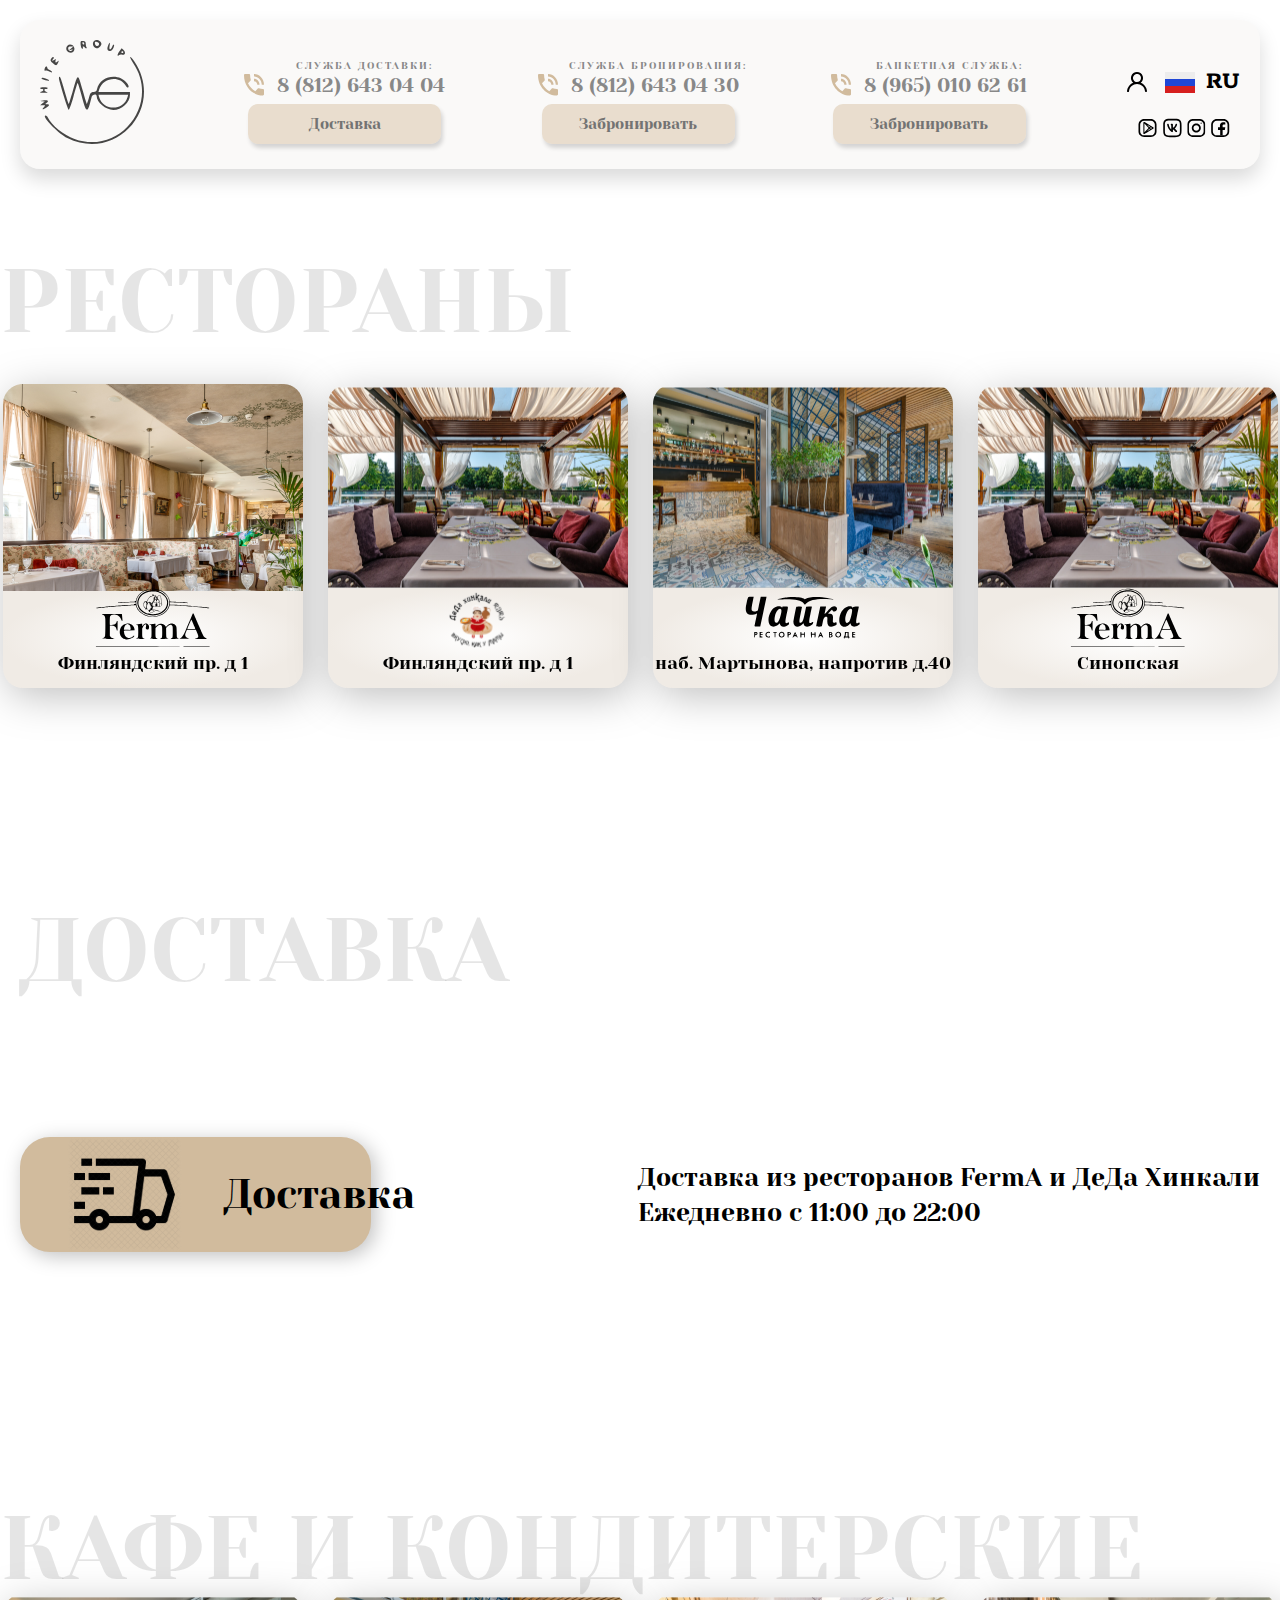
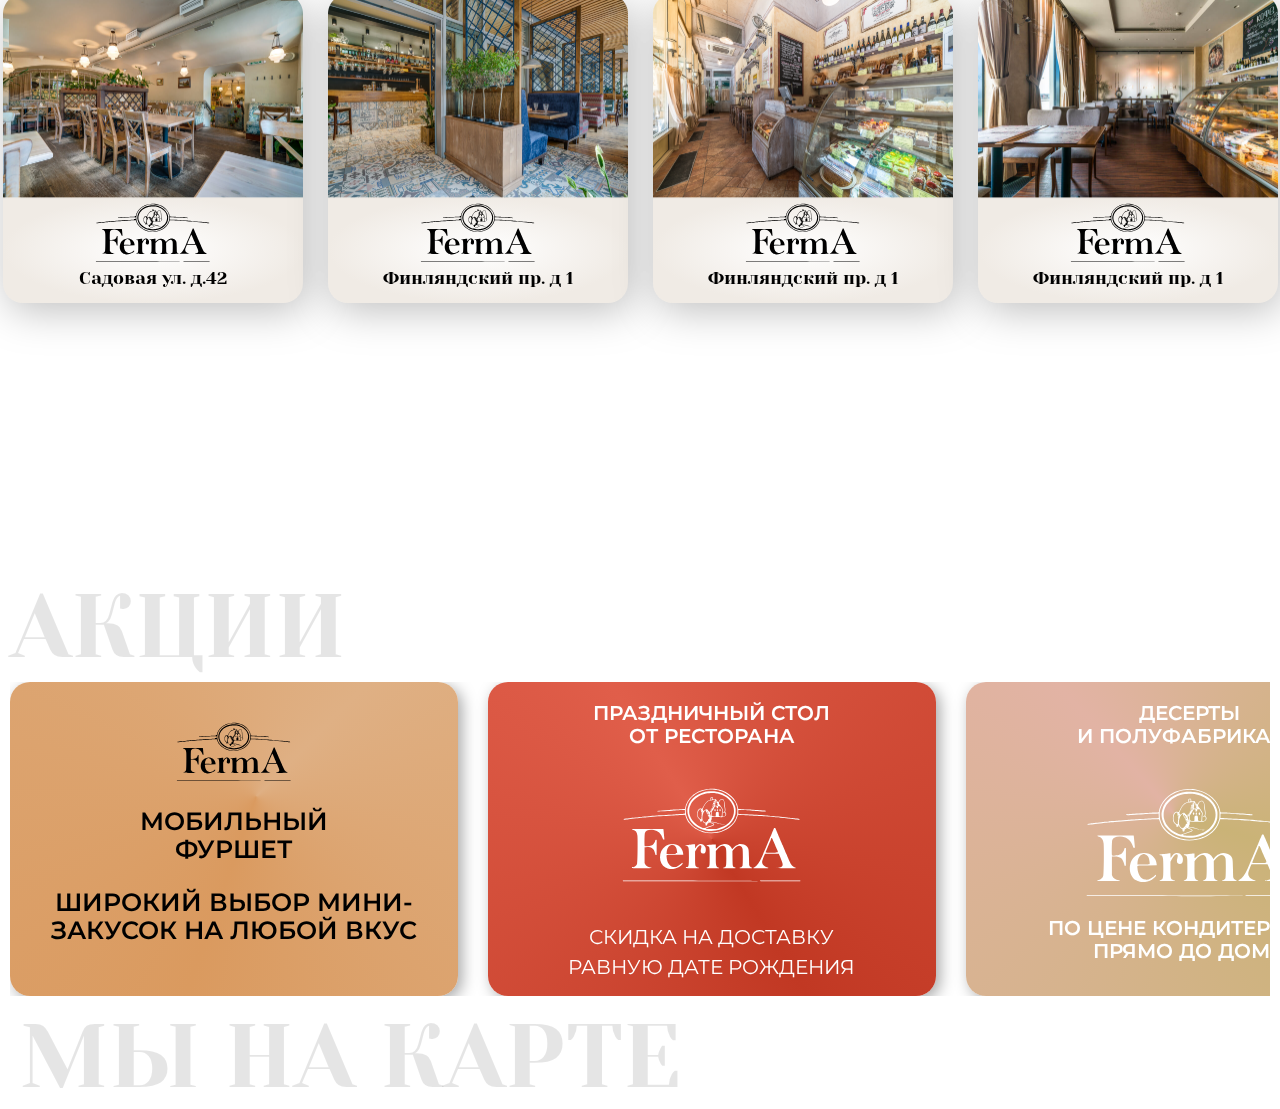
==== index.html @ b180dcac "first commit" ====
<!DOCTYPE html>
<html lang="en">
<head>
    <meta charset="UTF-8">
    <meta http-equiv="X-UA-Compatible" content="IE=edge">
    <meta name="viewport" content="width=device-width, initial-scale=1.0">
    <link rel="preconnect" href="https://fonts.googleapis.com">
    <link rel="preconnect" href="https://fonts.gstatic.com" crossorigin>
    <link href="https://fonts.googleapis.com/css2?family=Montserrat:wght@300;400;600&family=Rokkitt:wght@400;600&family=Yeseva+One&display=swap" rel="stylesheet">
    <link
      rel="stylesheet"
      href="https://unpkg.com/swiper/swiper-bundle.min.css"
    />
    <link rel="stylesheet" href="./css/style.css">
    <title>Document</title>
</head>
<body>
    <header class="header">
        <div class="header__container _container">
            <div class="header__desktop">
                <div class="header__logo">
                    <a href="#">
                        <img src="./img/logo.svg" alt="">
                    </a>
                </div>
                <div class="header__items">
                    <div class="header__item">
                        <div class="header__item-title">Служба доставки:</div>
                        <div class="header__item-wrapper">
                            <div class="header__item-icon"><img src="./img/icon/call.svg" alt=""></div>
                            <div class="header__item-number">8 (812) 643 04 04</div>
                        </div>
                        <div class="header__item-button">
                            <a class="header-button" href="#popup">Доставка</a>
                        </div>
                    </div>
                    <div class="header__item">
                        <div class="header__item-title">Служба бронирования:</div>
                        <div class="header__item-wrapper">
                            <div class="header__item-icon"><img src="./img/icon/call.svg" alt=""></div>
                            <div class="header__item-number">8 (812) 643 04 30</div>
                        </div>
                        <div class="header__item-button">
                            <a class="header-button" href="">Забронировать</a>
                        </div>
                    </div>
                    <div class="header__item">
                        <div class="header__item-title">Банкетная служба:</div>
                        <div class="header__item-wrapper">
                            <div class="header__item-icon"><img src="./img/icon/call.svg" alt=""></div>
                            <div class="header__item-number">8 (965) 010 62 61</div>
                        </div>
                        <div class="header__item-button">
                            <a class="header-button" href="">Забронировать</a>
                        </div>
                    </div>
                </div>
                <div class="header__about">
                    <div class="header__about-items">
                        <div class="header__about-item">
                            <div class="header__about-item-profile">
                                    <img src="./img/icon/Profile.svg" alt="">
                            </div>
                            <div class="header__about-item-flag">
                                <img src="./img/icon/flagRu.svg" alt="">
                            </div>
                            <div class="header__about-item-lang">
                                RU
                            </div>
                        </div>
                        <div class="header__about-item"></div>
                    </div>
                <div class="header__about-social">
                    <img class="header__about-social-img" src="./img/icon/googleplayicons.svg" alt="">
                    <img class="header__about-social-img" src="./img/icon/Vkicons.svg" alt="">
                    <img class="header__about-social-img" src="./img/icon/Instagramicons.svg" alt="">
                    <img class="header__about-social-img" src="./img/icon/facebookicons.svg" alt="">
                </div>
                </div>
            </div>
        </div>
        <div class="header__mobile _container">
            <div class="header__mobile-profile">
                <img src="./img/icon/Profile.svg" alt="">
            </div>
            <div class="header__mobile-logo">
                <img src="./img/logo.svg" alt="">
            </div>
            <div class="header__mobile-flag">
                <img src="./img/icon/flagRu.svg" alt="">
            </div>
        </div>
    </header>
    <main class="main">
        <div class="book">
            <a href="" class="book__btn">Забронировать стол</a>
        </div>
        <div class="restaurant">
            <div class="restaurant__container _container">
                <div class="block__title _rest">Рестораны</div>
                <div class="swiper mySwiper _container">
                    <div class="swiper-wrapper">
                        <div class="swiper-slide">
                            <div class="restaurant-item">
                                <div class="restaurant-item-img">
                                    <img src="./img/slider_rest/sliderRest1.png" alt="">
                                </div>
                                <div class="restourant-item-footer">
                                    <img src="/img/slider_rest/ferma.svg" alt="">
                                    <div class="restourant-item-footer__text">Финляндский пр. д 1</div>
                                </div>
                            </div>
                        </div>
                        <div class="swiper-slide">
                            <div class="restaurant-item">
                                <div class="restaurant-item-img">
                                    <img src="./img/slider_rest/sliderRest2.svg" alt="">
                                </div>
                                <div class="restourant-item-footer">
                                    <img src="/img/slider_rest/hincali_slider.svg" alt="">
                                    <div class="restourant-item-footer__text">Финляндский пр. д 1</div>
                                </div>
                            </div>
                        </div>
                        <div class="swiper-slide">
                            <div class="restaurant-item">
                                <div class="restaurant-item-img">
                                    <img src="./img/slider_rest/sliderRest3.svg" alt="">
                                </div>
                                <div class="restourant-item-footer">
                                    <img class="_item_img" src="/img/slider_rest/chaika.svg" alt="">
                                    <div class="restourant-item-footer__text">наб. Мартынова, напротив д.40</div>
                                </div>
                            </div>
                        </div>
                        <div class="swiper-slide">
                            <div class="restaurant-item">
                                <div class="restaurant-item-img">
                                    <img src="./img/slider_rest/sliderRest2.svg" alt="">
                                </div>
                                <div class="restourant-item-footer">
                                    <img src="/img/slider_rest/ferma.svg" alt="">
                                    <div class="restourant-item-footer__text">Синопская</div>
                                </div>
                            </div>
                        </div>

                        <div class="swiper-pagination"></div>
                    </div>
                </div>
            </div>
        </div>
        <div class="delivery">
            <div class="delivery__container _container">
                <div class="block__title">
                    <h2>ДОСТАВКА</h2>
                </div>
                <div class="delivery__wrapper">
                    <div class="delivery__wrapper-button">
                        <a class="delivery-button" href="#popup">
                            <img src="./img/icon/Truck.svg" alt="">Доставка
                        </a>
                    </div>
                    <div class="delivery__wrapper-descr">
                        <h3>Доставка из ресторанов FermA и ДеДа Хинкали<br/>
                            Ежедневно с 11:00 до 22:00</h3>
                    </div>
                </div>
            </div>
        </div>
        <div class="confectionery">
            <div class="confectionery__container _container">
                <div class="block__title confectionery__title">кафе и кондитерские</div>
                <div class="swiper mySwiper _container">
                    <div class="swiper-wrapper">
                        <div class="swiper-slide">
                            <div class="confectionery-item">
                                <div class="confectionery-item-img">
                                    <img src="./img/slider_conf/cafe1.png" alt="">
                                </div>
                                <div class="confectionery-item-footer">
                                    <img src="/img/slider_conf/ferma.svg" alt="">
                                    <div class="confectionery-item-footer__text">Садовая ул. д.42</div>
                                </div>
                            </div>
                        </div>
                        <div class="swiper-slide">
                            <div class="confectionery-item">
                                <div class="confectionery-item-img">
                                    <img src="./img/slider_conf/cafe2.png" alt="">
                                </div>
                                <div class="confectionery-item-footer">
                                    <img src="/img/slider_conf/ferma.svg" alt="">
                                    <div class="confectionery-item-footer__text">Финляндский пр. д 1</div>
                                </div>
                            </div>
                        </div>
                        <div class="swiper-slide">
                            <div class="confectionery-item">
                                <div class="confectionery-item-img">
                                    <img src="./img/slider_conf/cafe3.png" alt="">
                                </div>
                                <div class="confectionery-item-footer">
                                    <img src="/img/slider_conf/ferma.svg" alt="">
                                    <div class="confectionery-item-footer__text">Финляндский пр. д 1</div>
                                </div>
                            </div>
                        </div>
                        <div class="swiper-slide">
                            <div class="confectionery-item">
                                <div class="confectionery-item-img">
                                    <img src="./img/slider_conf/cafe4.png" alt="">
                                </div>
                                <div class="confectionery-item-footer">
                                    <img src="/img/slider_conf/ferma.svg" alt="">
                                    <div class="confectionery-item-footer__text">Финляндский пр. д 1</div>
                                </div>
                            </div>
                        </div>

                        <div class="swiper-pagination"></div>
                    </div>
                </div>
            </div>
        </div>
        <div class="stock">
            <div class="stock__container _container">
                <div class="block__title stock__title">Акции</div>
                <div class="swiper stockSwiper _container">
                    <div class="swiper-wrapper">
                      <div class="swiper-slide stock_slider">
                          <div class="stock__item_wrapper">
                              <div class="stock__item-img">
                                  <img src="./img/slider_rest/ferma.svg" alt="">
                              </div>
                              <div class="stock__item-subtitle">
                                Мобильный<br/> фуршет
                              </div>
                              <div class="stock__item-descr">
                                Широкий выбор мини-<br/>закусок на любой вкус
                              </div>
                          </div>
                      </div>
                      <div class="swiper-slide stock_slider">
                        <div class="stock__itemTwo_wrapper">
                            <div class="stock__itemTwo-subtitle">
                                праздничный стол<br/> от ресторана
                            </div>
                            <div class="stock__itemTwo-img">
                                <img src="./img/fermer_white.svg" alt="">
                            </div>
                            <div class="stock__itemTwo-descr">
                                скидка на доставку<br/> равную дате рождения                            </div>
                        </div>
                      </div>
                      <div class="swiper-slide  stock_slider">
                        <div class="stock__itemThree_wrapper">
                            <div class="stock__itemThree-subtitle">
                              Десерты<br/> и
                              полуфабрикаты
                            </div>
                            <div class="stock__itemThree-img">
                                <img src="./img/fermer_white.svg" alt="">
                            </div>
                            <div class="stock__itemThree-descr">
                                по цене кондитерской <br/>прямо до дома
                            </div>
                        </div>
                      </div>
                      
                    <div class="swiper-pagination"></div>
                  </div>
            </div>
            </div>
        </div>
        <div class="map">
            <div class="map__container _container">
                <div class="block__title">
                    МЫ НА КАРТЕ
                </div>
                <div class="map__item">
                    <script type="text/javascript" charset="utf-8" async
                        src="https://api-maps.yandex.ru/services/constructor/1.0/js/?um=constructor%3Adecc5dee05ef3f4a9d5c31885df697ceb6c979ed216f3307366146026bfb76a8&amp;width=100%25&amp;height=632&amp;lang=ru_RU&amp;scroll=true"></script>
                </div>
            </div>
        </div>
    </main>



    <div id="popup" class="popup">
        <a href="" class="popup__area"></a>
        <div class="popup__body">
            <div class="popup__content">
                <a href="#" class="popup__close"><img src="./img/icon/close.svg" alt=""></a>
                <div class="popup__title-group">
                    <div class="popup__text-background-top"></div>
                    <div class="popup__title">Откуда вам доставить?</div>
                    <div class="popup__text-background-bottom"></div>
                </div>
                <div class="popup__descr-items">
                    <div class="popup__descr-item _popup_item">
                        <div class="popup__img-ferma"><img src="./img/popup/ferma.svg" alt=""></div>
                        <div class="popup__text">Рестораны FermA - это атмосфера праздника и уюта, это вкусная еда, при приготовлении которой мы придерживаемся гастрономической философии, сконцентрированной в девизе «NATURAL FOOD».  Настоящая, привычная еда из <br/>лучших продуктов!</div>
                        <div class="popup__btn"><a class="popup__button" href="">Выбрать</a></div>
                    </div>
                    <div class="popup__descr-item">
                        <div class="popup__img-hincali"><img src="./img/popup/hincali.svg" alt=""></div>
                        <div class="popup__text">«ДеДа Хинкали» - это уютная обстановка , вкусная еда и демократичные цены. Собирайтесь большой компанией пить вино, слушать грузинские песни или просто  приходите пообедать, чтобы на время сбежать от городской суеты!
                        </div>
                        <div class="popup__btn"><a class="popup__button" href="">Выбрать</a></div>

                    </div>
                </div>
            </div>
        </div>
    </div>
    <div class="contacts">
        <div class="contacts__container">
            <div class="contacts__title block__title">
                КОНТАКТЫ
            </div>
            <div class="block__subtitle">
                Ежедневно с 11:00 до 22:00
            </div>
            <div class="contacts__items">
                <div class="contact__item">
                    <img src="/img/icon/call.svg" alt="">
                    <div class="contact__item-text">
                        <span>Единая служба бронирования:</span><br>
                        8 (812) 643 04 30
                    </div>
                </div>
                <div class="contact__item">
                    <img src="/img/icon/call.svg" alt="">
                    <div class="contact__item-text">
                        <span>Служба доставки:</span><br>
                        8 (812) 643 04 04
                    </div>
                </div>
                <div class="contact__item">
                    <img src="/img/icon/call.svg" alt="">
                    <div class="contact__item-text">
                        <span>Банкетная служба:</span><br>
                        8 (965) 010 62 61
                    </div>
                </div>
            </div>
        </div>
    </div>
    <nav class="nav">
        <a href="#" class="nav__link">
            <span class="nav__text">ГЛАВНАЯ</span>
            <img class="nav__icon" src="/img/mobileMenu/roof.svg" alt="">
        </a>
        <a href="#" class="nav__link">
            <span class="nav__text">ДОСТАВКА</span>
            <div class="nav__img--container">
                <img class="nav__icon" src="/img/mobileMenu/deliver.svg" alt="">
            </div>
        </a>
        <a href="#" class="nav__link">
            <span class="nav__text">КОНТАКТЫ</span>
            <img class="nav__icon" src="/img/mobileMenu/call.svg" alt="">
        </a>
        <a href="#" class="nav__link">
            <span class="nav__text">КОРЗИНА</span>
            <img class="nav__icon" src="/img/mobileMenu/basket.svg" alt="">
        </a>
    </nav>
    <script src="https://unpkg.com/swiper/swiper-bundle.min.js"></script>
    <script src="/js/script.js"></script>
</body>
</html>
---- css/style.css ----
*{
	padding: 0;
	margin: 0;
	border: 0;
}
*,*:before,*:after{
	-moz-box-sizing: border-box;
	-webkit-box-sizing: border-box;
	box-sizing: border-box;
}
:focus,:active{outline: none;}
a:focus,a:active{outline: none;}
a {
  background-color: transparent;
}
nav,footer,header,aside{display: block;}

html,body{
	height: 100%;
	width: 100%;
	font-size: 100%;
	line-height: 1;
	font-size: 14px;
	-ms-text-size-adjust: 100%;
	-moz-text-size-adjust: 100%;
	-webkit-text-size-adjust: 100%;
}
input,button,textarea{font-family:inherit;}

input::-ms-clear{display: none;}
button{cursor: pointer;}
button::-moz-focus-inner {padding:0;border:0;}
a, a:visited{text-decoration: none;}
a:hover{text-decoration: none;}
ul li{list-style: none;}
img{vertical-align: top;}

h1,h2,h3,h4,h5,h6{font-size:inherit;font-weight: 400;}
/*--------Шрифт------------*/
body{
	font-family: 'Yeseva One', cursive;
}
a {
    background-color: transparent;
  }
/*-------settings---------*/

/*

font-family: 'Montserrat', sans-serif;
font-family: 'Rokkitt', serif;
font-family: 'Yeseva One', cursive;

*/

._container{
    width: 100%;
    max-width: 1492px;
    height: 100%;
    margin: auto;
}
.block__title{
    font-family: 'Yeseva One';
    font-style: normal;
    font-weight: 400;
    font-size: 100px;
    color: rgba(0, 0, 0, 0.1);
    text-transform: uppercase;
}
/*-------header---------*/
.header {
    padding: 20px;
}
.book{
    display: none;
    justify-content: center;
    align-items: center;
}
.book__btn{
    background: rgba(216, 194, 164, 0.5);
    box-shadow: 2px 4px 4px rgba(0, 0, 0, 0.15);
    border-radius: 10px;
    display: flex;
    width: 296px;
    min-height: 56px;
    justify-content: center;
    align-items: center;
    color: #737373;
    font-size: 15px;
    transition: all 1s;
}
.header__container {
    border-radius: 20px;
    box-shadow: 0px 10px 20px rgba(0, 0, 0, 0.15);
    background: rgba(230, 225, 219, 0.2);
}
.header__desktop{
    padding: 20px 20px 5px 20px;
    display: flex;
    justify-content: space-between;
}
.header__items {
    display: flex;
    justify-content: space-between;
}
.header__item {
    display: flex;
    flex-direction: column;
    justify-content: center;
    align-items: center;
    margin: 20px 72px;
}
.header__item-title {
    font-weight: 400;
    font-size: 10px;
    line-height: 12px;
    text-align: center;
    letter-spacing: 0.2em;
    text-transform: uppercase;
    color: #888888;
    margin-left: 40px;
}
.header__item-wrapper {
    display: flex;
    margin-top: 2px;
}
.header__item-icon {
    margin-right: 13px;
}
.header__item-number {
    font-style: normal;
    font-weight: 400;
    font-size: 20px;
    line-height: 23px;
    text-transform: uppercase;
    color: #888888;
}
.header__about {
    margin-top: 30px;
}
.header__item-button{
    margin-top: 7px;
}
.header-button{
    background: rgba(216, 194, 164, 0.5);
    box-shadow: 2px 4px 4px rgba(0, 0, 0, 0.15);
    border-radius: 10px;
    display: flex;
    width: 193px;
    min-height: 40px;
    justify-content: center;
    align-items: center;
    color: #737373;
    font-size: 15px;
    transition: all 1s;
}
.header-button:hover{
    background: rgba(216, 194, 164);  
}
.header__about-item-profile{
    cursor: pointer;
    margin-right: 18px;
}
.header__about-item-flag{
    cursor: pointer;
    margin-right: 11px;
}
.header__about-item-lang{
    font-family: 'Rokkitt';
    font-style: normal;
    font-weight: 700;
    font-size: 25px
}
.header__about-item {
    display: flex;
    justify-content: space-between;
    align-items: center;
}
.header__about-social {
    margin-top: 23px;
    margin-left: 11px;
}

.header__mobile{
    display: none;
    align-items: center;
    justify-content: space-between;
    padding: 20px;
}
@media(max-width: 1443px){
    .header__item {
        margin: 20px 42px;
    }  
}
@media(max-width: 1171px){
    .header__item {
        margin: 20px 22px;
    }  
    .header-button {
        width: 180px;
        min-height: 40px;
        font-size: 13px;
    }
    .header__item-number {
        font-size: 16px;
    }
    .header__item-title {
        font-size: 9px;
    }
    .header__logo img{
        width: 90px;
        height: 90px;
    } 
}
@media(max-width: 978px){
    .header__item {
        margin: 20px 8px;
    }
}
@media(max-width: 907px){
    .header__desktop{
        display: none;
    }
    .header__mobile{
        display: flex;
    }   
    .header {
        padding: 0px;
    }
    .book{
        display: flex;
    }
}
@media(max-width: 665px){
    .header__mobile-logo img{
        width: 80px;
        height: 80px;
    }
}
/*--------restaurant--------*/

.restaurant{
    margin-top: 68px;
    margin-bottom: 110px;
}
.restaurant__container{
    position: relative;
}
.swiper {
    width: 100%;
    height: 100%;   
}

.swiper-slide {
    text-align: center;
    font-size: 18px;
    /* Center slide text vertically */
    display: -webkit-box;
    display: -ms-flexbox;
    display: -webkit-flex;  
    display: flex;
    -webkit-box-pack: center;
    -ms-flex-pack: center;
    -webkit-justify-content: center;
    justify-content: center;
    -webkit-box-align: center;
    -ms-flex-align: center;
    -webkit-align-items: center;
    align-items: center;
}

.restaurant-item{
    filter: drop-shadow(4px 8px 20px rgba(0, 0, 0, 0.25));
    padding-top: 37px;
    padding-bottom: 79px;
}
@media(max-width: 450px){
    .restaurant-item{
        padding: 1px;
    }
    ._rest{
        position: absolute;
        top: -40px;
    }
}
.restourant-item-footer{
    background: radial-gradient(50% 50% at 50% 50%, #FFFFFF 0%, #F0EBE5 100%);
    border-radius: 0px 0px 20px 20px;
}

.restourant-item-footer__text{
    margin-top: 6px;
    padding-bottom: 16px;
}
.restaurant-item-img{
    margin-bottom: -4px;
    border-radius: 20px 20px 0px 0px;
}
@media(max-width: 1039px){
    .restaurant-item-img img{
        width: 250px;
    }
}
@media(max-width: 883px){
    .restaurant-item-img img{
        width: 175px;
    }
    .restourant-item-footer img{
        width: 66px;
        height: 33px;
    }
    .restourant-item-footer__text{
        font-size: 10px;
    }
}
/*--------confectionery--------*/

.confectionery{
    margin-top: 80px;
    margin-bottom: 90px;
}
.confectionery__container{
    position: relative;
}
.confectionery-item{
    filter: drop-shadow(4px 8px 20px rgba(0, 0, 0, 0.25));
    padding-top: 70px;
    padding-bottom: 79px;
}
@media(max-width: 450px){
    .confectionery-item{
        padding: 1px;
    }
    ._confec{
        position: absolute;
        top: -40px;
    }
}
.confectionery-item-footer{
    z-index: 2;
    background: radial-gradient(50% 50% at 50% 50%, #FFFFFF 0%, #F0EBE5 100%);
    border-radius: 0px 0px 20px 20px;
}

.confectionery-item-footer__text{
    margin-top: 6px;
    padding-bottom: 16px;
}
.confectionery-item-img{
    margin-bottom: -4px;
    border-radius: 20px 20px 0px 0px;
}.confectionery-item-img img{
    width: 300px;
}
.confectionery-item-footer img{
    margin-top: 6px;
}
@media(max-width: 1039px){
    .confectionery-item-img img{
        width: 250px;
    }
}
@media(max-width: 883px){
    .confectionery-item-img img{
        width: 175px;
    }
    .confectionery-item-footer img{
        width: 66px;
        height: 33px;
    }
    .confectionery-item-footer__text{
        font-size: 10px;
    }
}

/*-------delivery---------*/
.delivery{
    margin-top: 119px;
    padding: 20px;
}
.delivery__wrapper{
    display: flex;
    justify-content: space-between;
    margin-top: 141px;
}

.delivery-button{
    font-family: 'Yeseva One';
    font-weight: 400;
    font-size: 60px;
    color: #000000;
    background: #D1BB9D;
    box-shadow: 4px 4px 20px rgba(0, 0, 0, 0.25);
    border-radius: 30px;
    display: flex;
    width: 461px;
    min-height: 153px;
    justify-content: center;
    align-items: center;
    color: #000000;
    transition: all 1s;
}
.delivery-button:hover{
    background: rgba(216, 194, 164, 0.5);
}
.delivery-button img{
    margin-right: 72px;
    margin-left: 130px;
}
.delivery{
    background-image: url('../img/Union.svg');
    background-repeat: no-repeat;
    background-position: 80% 70%;
    background-clip: text;
    padding-bottom: 172px;
}
.restourant-item-footer img{
    width: 115px;
    height: 60px;
}
@media(max-width: 1706px){
    .delivery{
        background-size: 900px;
    }
}
@media(max-width: 1416px){
    .delivery{
        background-size: 700px;
    }
}
@media(max-width: 1079px){
    .delivery{
        background-size: 600px;
    }
}
.delivery__wrapper-descr{
    font-weight: 400;
    font-size: 30px;
    line-height: 35px;
    display: flex;
    align-items: center;
}
@media(max-width: 1385px){
    .block__title {
        font-size: 90px;
    }
    .delivery-button{
        font-size: 40px;
        width: 351px;
        min-height: 103px;
    }
    .delivery__wrapper-descr {
        font-size: 25px;
    }
    .delivery-button img{
        margin-right: 42px;
        margin-left: 90px;
    }
}
@media(max-width: 1200px){
    .block__title {
        font-size: 80px;
    }
    .delivery__wrapper-descr {
        font-size: 20px;
        line-height: 25px;
    }
}
@media(max-width: 998px){
    .block__title {
        font-size: 70px;
    }
    .delivery-button{
        font-size: 30px;
        width: 251px;
        min-height: 83px;
    }
    .delivery__wrapper-descr {
        font-size: 15px;
        line-height: 20px;
    }
    .delivery-button img{
        margin-right: 42px;
        margin-left: 50px;
        height: 70px;
        width: 70px;
    }
}
@media(max-width: 757px){
    .delivery{
        display: none;
    }
}

/*-------footer---------*/

.footer{
    font-family: 'Montserrat', sans-serif;
    background-color: #fafafa;
}
/*-------modal---------*/
.popup {
    position: fixed;
    width: 100%;
    height: 100%;
    background-color: rgba(0, 0, 0, 0.8);
    top: 0;
    left: 0;
    opacity: 0;
    visibility: hidden;
    overflow-y: auto;
    overflow-x: hidden;
    transition: all 0.8s ease 0s;
    z-index: 99999;
}
.popup:target {
    opacity: 1;
    visibility: visible;
}
.popup:target .popup__content{
    transform: translate(0px, 0px);
    opacity: 1;
    z-index: 99999;
}
.popup__body {
    min-height: 100%;
    display: flex;
    align-items: center;
    justify-content: center;
    padding: 30px 10px;
    z-index: 99999;
}
.popup__area{
    position: absolute;
    width: 100%;
    height: 100%;
    top: 0;
    left: 0;
}
.popup__content {
    border-radius: 20px;
    color: #000;
    max-width: 1224px;
    width: 100%;
    padding: 85px 38px 82px 65px;
    position: relative;
    transition: all 0.8 ease 0s;
    opacity: 0;
    transform: translate(0px, -100%);
    background: url('../img/popup/popup_back-bottom.svg.svg') 10px 100px, url('../img/popup/popup_back-top.svg') 65px 50px;
    background-repeat: no-repeat;
    background-clip: text;
    background-color: #fff;
}

.popup__close {
    position: absolute;
    right: 10px;
    top: 10px;
}
.popup__title {
    font-weight: 400;
    font-size: 60px;
    font-family: 'Yeseva One';
    text-transform: uppercase;
}
.popup__title-group{
    padding-bottom: 106px;

}
.popup__text {
    font-family: 'Rokkitt';
    font-style: normal;
    font-weight: 600;
    font-size: 20px;
    line-height: 23px;
    text-align: center;
}
.popup__text-background-top{
}
.popup__text-background-bottom{

}
.popup__descr-items{
    display: flex;
    justify-content: space-between;
    align-items: center;
}
.popup__descr-item{
    width: 523px;
    display: flex;
    flex-direction: column;
    align-items: center;
    justify-content: center;
}
._popup_item{
    margin-right: 75px;
}
.popup__img-ferma{
    margin-bottom: 57px;
}
.popup__img-hincali{
    margin-bottom: 17px; 
}
.popup__btn{
    margin-top: 10px;
    margin-bottom: 24px;
}
.popup__button{
    font-family: 'Rokkitt';
    font-style: normal;
    font-weight: 600;
    font-size: 15px;
    line-height: 17px;
    background: #9E9B94;
    border-radius: 10px;
    display: none;
    width: 276px;
    min-height: 48px;
    justify-content: center;
    align-items: center;
    color: #ffffff;
    text-transform: uppercase;
    transition: all 1s;
}

@media(max-width: 1210px){
    .popup__content{
        background-image: none;
    }
}
@media(max-width: 1006px){
    .popup__descr-items{
        display: flex;
        flex-direction: column;
    }
    .popup__button{
        display: flex;
    }
    .popup__body {
        padding: 150px 10px;
    }
    .popup__content{
        background: #F5F3F3;
    }
    .popup__title {
        font-size: 50px;
    }
    ._popup_item {
        margin-right: 1px;
    }
}
@media(max-width: 600px){
    .popup__title {
        font-size: 40px;
    }
    .popup__content {
        padding: 38px 10px 13px 8px;
    }
    .popup__img-hincali img{
        width: 108px;
        height: 58px;
    }
    .popup__img-ferma img{
        width: 108px;
        height: 58px;
    }
    .popup__img-ferma {
        margin-bottom: 5px;
    }
    .popup__text {
        font-family: 'Rokkitt';
        font-style: normal;
        font-weight: 600;
        font-size: 15px;
        line-height: 20px;
        text-align: center;
    }
    .popup__descr-item {
        width: 100%;
    }
    .popup__title-group {
        padding-bottom: 18px;
    }
}
@media(max-width: 500px){
    .popup__text {
        font-family: 'Rokkitt';
        font-style: normal;
        font-weight: 600;
        font-size: 14px;
        line-height: 14px;
        text-align: center;
    }
}
@media(max-width: 487px){
    .block__title{
        font-size: 60px;
    }   
}
@media(max-width: 399px){
    .block__title{
        font-size: 40px;

    }   
}

/*---confectionery----*/

.stock{
    padding: 10px;
}
.stockSwiper{
    margin-top: 200px;
}
.stock__item_wrapper{
    width: 500px;
    height: 313.92px;
    background: conic-gradient(from 44.8deg at 54.97% 36.41%, #DFB084 0deg, #DA9A5F 154.69deg, #DFB084 360deg);
    box-shadow: 4px 4px 15px rgba(0, 0, 0, 0.35);
    border-radius: 20px;
}
.stock__item-img{
    margin-top: 40px;
}
.confectionery__title{
    margin-bottom: -70px;
}
@media(max-width: 450px){
    .confectionery__title{
        margin-bottom: 1px;
    }
}
.stock__item-subtitle{
    font-family: 'Montserrat', sans-serif;
    font-style: normal;
    font-weight: 600;
    font-size: 25px;
    line-height: 28px;
    text-align: center;
    text-transform: uppercase;
    color: #000000;
    margin-top: 25px;
}
.stock__item-descr{
    font-family: 'Montserrat', sans-serif;
    font-style: normal;
    font-weight: 600;
    font-size: 25px;
    line-height: 28px;
    text-align: center;
    text-transform: uppercase;
    color: #000000;
    margin-top: 25px; 
}
.stock__itemTwo_wrapper{
    width: 500px;
    height: 313.92px;
    background: conic-gradient(from 148.44deg at 50% 50%, #C13823 0deg, #E05E4A 178.29deg, #C13823 360deg);
    box-shadow: 4px 4px 15px rgba(0, 0, 0, 0.35);
    border-radius: 20px;
}
.stock__itemTwo-subtitle{
    font-family: 'Montserrat', sans-serif;
    font-weight: 600;
    font-style: normal;
    font-size: 20px;
    line-height: 23px;
    text-align: center;
    text-transform: uppercase;
    color: #FFFFFF;
    margin-bottom: 40px;
    margin-top: 20px;
}
.stock__itemTwo-descr{
    font-family: 'Montserrat', sans-serif;
    font-style: normal;
    font-size: 20px;
    line-height: 30px;
    text-align: center;
    text-transform: uppercase;
    color: #FFFFFF;
    margin-top: 40px;
}
.stock__itemThree_wrapper{
    width: 500px;
    height: 313.92px;
    background: conic-gradient(from -42.01deg at 46.52% 41.92%, #E2B3A4 0deg, #CAB377 149.33deg, #E2B3A4 360deg);    box-shadow: 4px 4px 15px rgba(0, 0, 0, 0.35);
    border-radius: 20px;
}
.stock__itemThree-subtitle{
    font-family: 'Montserrat', sans-serif;
    font-weight: 600;
    font-style: normal;
    font-size: 20px;
    line-height: 23px;
    text-align: center;
    text-transform: uppercase;
    color: #FFFFFF;
    margin-bottom: 40px;
    margin-top: 20px;
}
.stock__itemThree-img img{
    height: 109px;
    width: 211px;

}
.stock__itemThree-descr{
    font-family: 'Montserrat', sans-serif;
    font-weight: 600;
    font-style: normal;
    font-size: 20px;
    line-height: 23px;
    text-align: center;
    text-transform: uppercase;
    color: #FFFFFF;
    margin-bottom: 40px;
    margin-top: 20px;
}
.stock__title{
   position: absolute;
   top: -100px;
}
.stock__container{
    position: relative;

}
@media (max-width: 1200px){
.block__title {
    font-size: 40px;
}
}
@media(max-width: 1164px){
    .stock__title{
        position: absolute;
        top: -50px;
     }
}
@media(max-width: 411px){
    .stock__item-subtitle{
        font-size: 19px;
        line-height: 25px;
    }
    .stock__item-descr{
        font-size: 19px;
        line-height: 25px;
    }
    .stock__itemTwo-subtitle{
        font-size: 19px;
        line-height: 25px;
    }
    .stock__itemTwo-descr{
        font-size: 19px;
        line-height: 25px;
    }
    .stock__itemThree-subtitle{
        font-size: 19px;
        line-height: 25px;
    }
    .stock__itemThree-descr{
        font-size: 19px;
        line-height: 25px;
    }
    .block__title {
        font-size: 30px;
    }
}

/*-------map-------*/
.map__container{
    padding: 6px 20px;
}
@media(max-width: 757px){
    .map{
        display: none;
    }
}
/*----nav menu + contacts----*/
.nav{
    position: fixed;
    bottom: 0;
    width: 100%;
    height: 98px;
    background: #F9F5EF;
    box-shadow: 0px 4px 34px rgba(0, 0, 0, 0.25);
    display: flex;
    z-index: 1222;
}
.nav__link{
    display: flex;
    flex-direction: column;
    align-items: center;
    justify-content:center;
    flex-grow: 1;
    min-width: 70px;
    overflow: hidden;
    white-space: nowrap;
    color: #4A4A4A;
    text-decoration: none;
}
.nav__link:hover{
    background-color: #eeeeee;
}
.nav__img--container{
    margin-top: 14px;
}
.nav__text{
    font-size: 10px;
    font-weight: 400;
}
@media(min-width: 757px){
    .nav{
        display: none;
    }
    .contacts{
        display: none;
    }
}
.block__subtitle{
    font-size: 20px;
    color: #000000;
    margin-bottom: 30px;
}
.contacts__container{
    display: flex;
    flex-direction: column;
    justify-content: space-between;
    position: relative;
    margin-left: 24px;
    padding-bottom: 98px;
}
.contacts__items{
    display: flex;
    justify-content: flex-start;
    flex-direction:column;
}
.contact__item{
    display: flex;
    align-items: center;
    justify-content: flex-start;
}
.contact__item-text span{
    font-size: 13px;
    line-height: 15px;
    letter-spacing: 0.2em;
    text-transform: uppercase;
    color: #888888;
}
.contact__item-text{
    font-size: 20px;
    line-height: 23px;
    text-transform: uppercase;
    color: #888888;
}

.contact__item img{
    width: 27px;
    height: 27px;
    margin-right: 30.5px;
}
.contacts__title{
    position: absolute;
    top: -20px;
    left: 5px;
}
.contact__item{
    margin-bottom: 20px;
}

@media(max-width: 756px){
    .confectionery {
        margin-top: -134px;
        margin-bottom: 0;
    }
    .stock {
        padding: 10px;
        margin-top: -222px;
    }
    .contacts{
        margin-top: 60px; 
        
    }
    .contacts__title {
        position: absolute;
        left: -10px;
        font-size: 60px;
    }
}
@media(max-width: 450px){
    .confectionery {
        margin-top: 20px;
        margin-bottom: 0;
    }
    .stock {
        padding: 10px;
        margin-top: -61px;
    }

}
@media(max-width: 376px){
    .contacts__title {
        position: absolute;
        left: -10px;
        top: -7px; 
        font-size: 50px;
    }

}
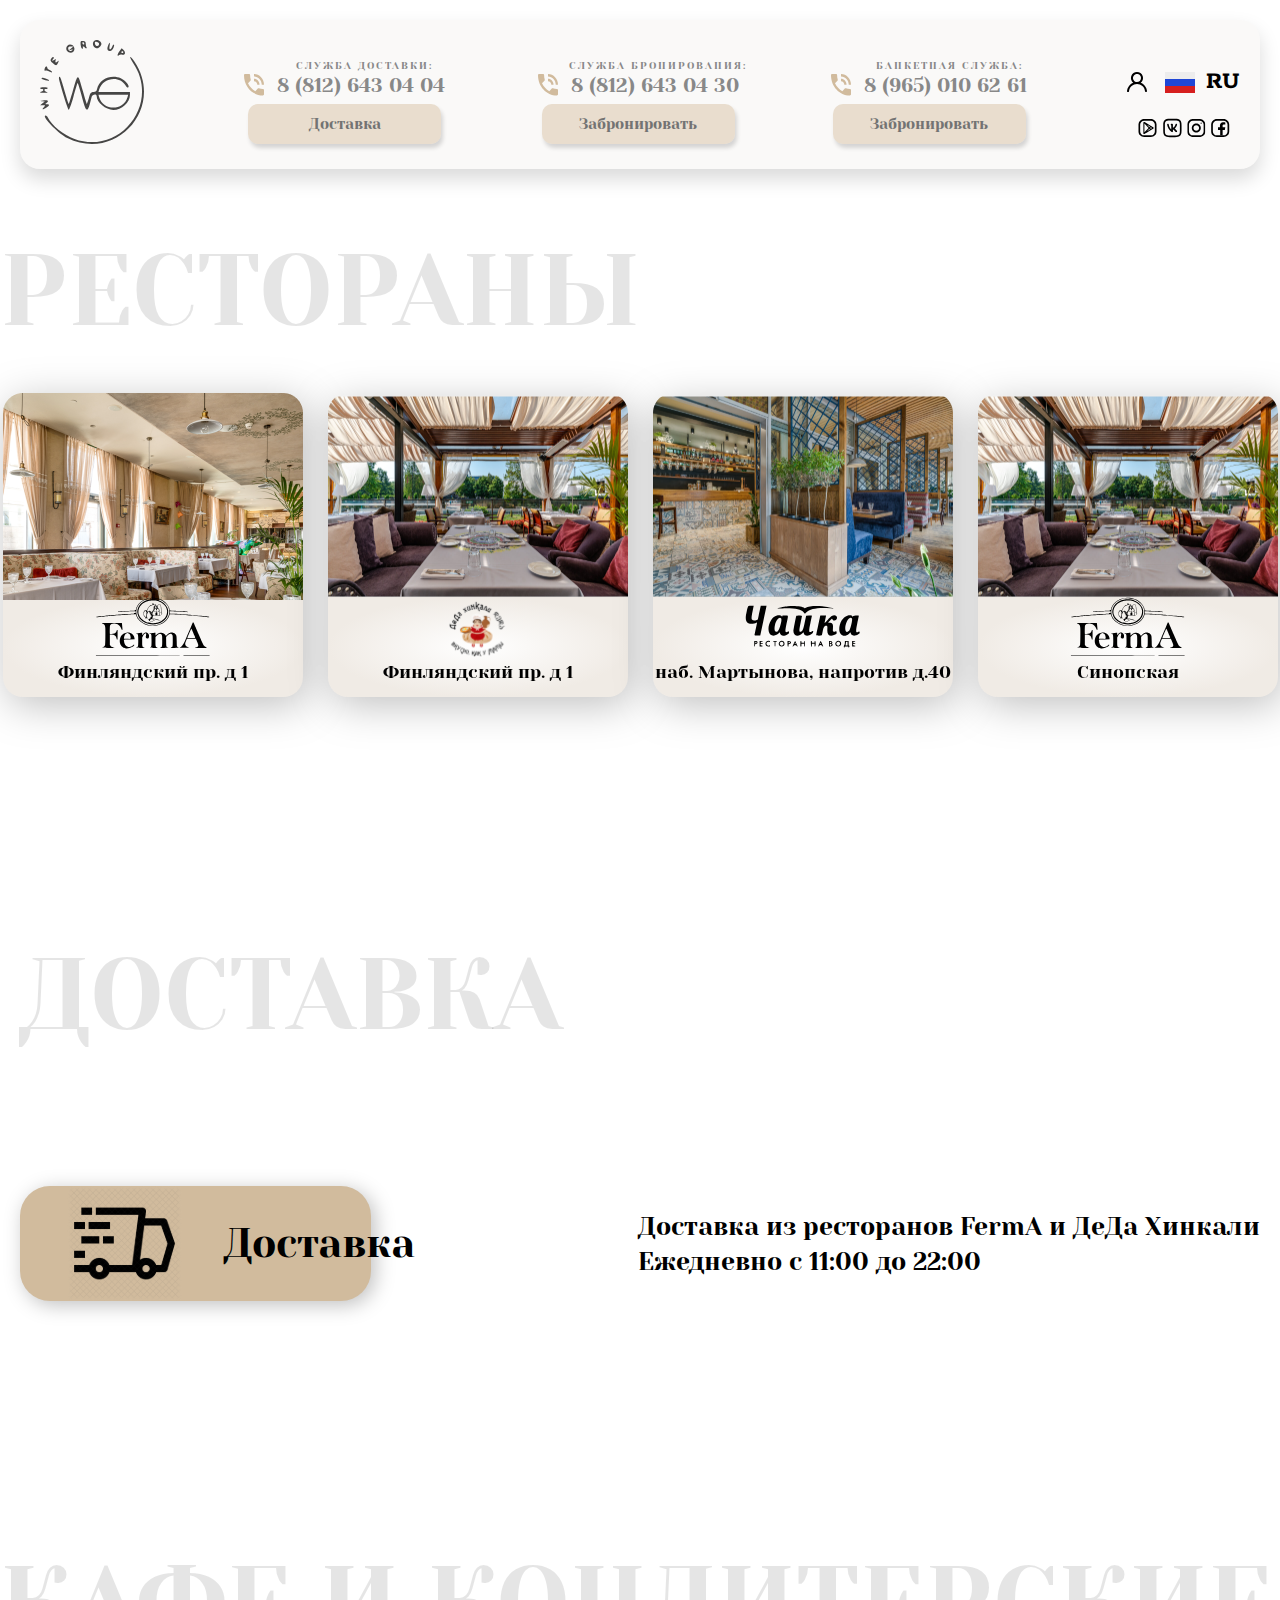
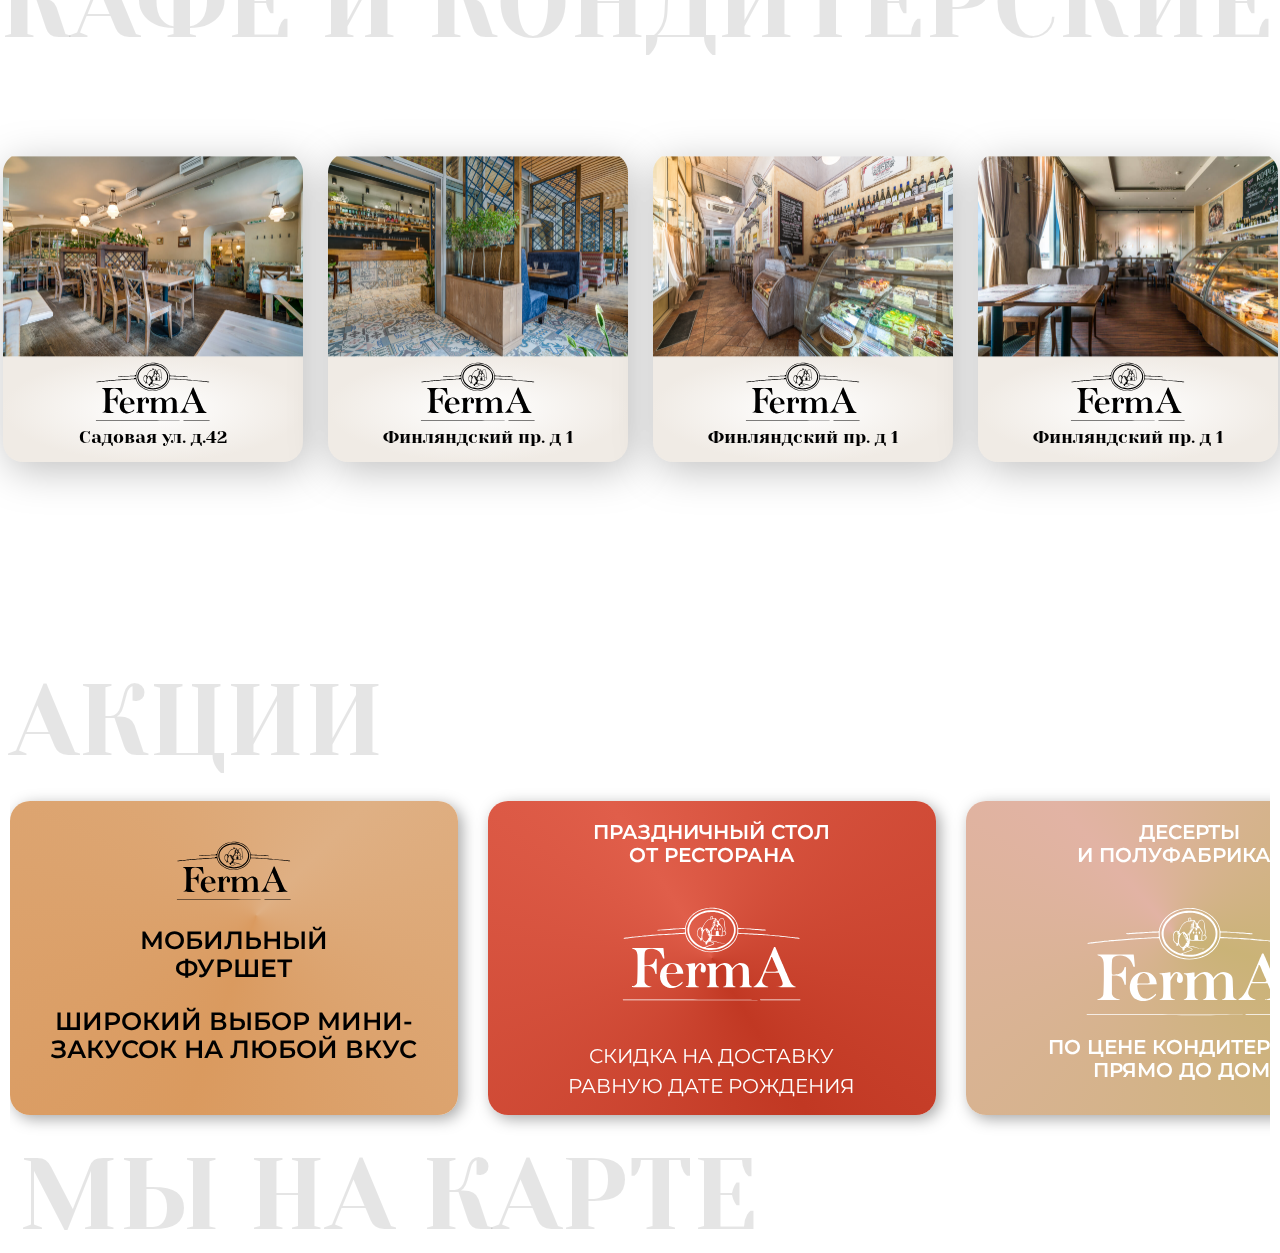
==== commit 4dccb077: "fixed index and + 2 pages" ====
--- a/index.html
+++ b/index.html
@@ -9,7 +9,7 @@
     <link href="https://fonts.googleapis.com/css2?family=Montserrat:wght@300;400;600&family=Rokkitt:wght@400;600&family=Yeseva+One&display=swap" rel="stylesheet">
     <link
       rel="stylesheet"
-      href="https://unpkg.com/swiper/swiper-bundle.min.css"
+      href="./css/swiper-bundle.min.css"
     />
     <link rel="stylesheet" href="./css/style.css">
     <title>Document</title>
@@ -19,7 +19,7 @@
         <div class="header__container _container">
             <div class="header__desktop">
                 <div class="header__logo">
-                    <a href="#">
+                    <a href="./index.html">
                         <img src="./img/logo.svg" alt="">
                     </a>
                 </div>
@@ -31,7 +31,7 @@
                             <div class="header__item-number">8 (812) 643 04 04</div>
                         </div>
                         <div class="header__item-button">
-                            <a class="header-button" href="#popup">Доставка</a>
+                            <a class="header-button" href="./menu.html">Доставка</a>
                         </div>
                     </div>
                     <div class="header__item">
@@ -97,7 +97,7 @@
         </div>
         <div class="restaurant">
             <div class="restaurant__container _container">
-                <div class="block__title _rest">Рестораны</div>
+                <div class="restaurant__title">Рестораны</div>
                 <div class="swiper mySwiper _container">
                     <div class="swiper-wrapper">
                         <div class="swiper-slide">
@@ -106,7 +106,7 @@
                                     <img src="./img/slider_rest/sliderRest1.png" alt="">
                                 </div>
                                 <div class="restourant-item-footer">
-                                    <img src="/img/slider_rest/ferma.svg" alt="">
+                                    <img src="./img/slider_rest/ferma.svg" alt="">
                                     <div class="restourant-item-footer__text">Финляндский пр. д 1</div>
                                 </div>
                             </div>
@@ -117,7 +117,7 @@
                                     <img src="./img/slider_rest/sliderRest2.svg" alt="">
                                 </div>
                                 <div class="restourant-item-footer">
-                                    <img src="/img/slider_rest/hincali_slider.svg" alt="">
+                                    <img src="./img/slider_rest/hincali_slider.svg" alt="">
                                     <div class="restourant-item-footer__text">Финляндский пр. д 1</div>
                                 </div>
                             </div>
@@ -128,7 +128,7 @@
                                     <img src="./img/slider_rest/sliderRest3.svg" alt="">
                                 </div>
                                 <div class="restourant-item-footer">
-                                    <img class="_item_img" src="/img/slider_rest/chaika.svg" alt="">
+                                    <img class="_item_img" src="./img/slider_rest/chaika.svg" alt="">
                                     <div class="restourant-item-footer__text">наб. Мартынова, напротив д.40</div>
                                 </div>
                             </div>
@@ -139,7 +139,7 @@
                                     <img src="./img/slider_rest/sliderRest2.svg" alt="">
                                 </div>
                                 <div class="restourant-item-footer">
-                                    <img src="/img/slider_rest/ferma.svg" alt="">
+                                    <img src="./img/slider_rest/ferma.svg" alt="">
                                     <div class="restourant-item-footer__text">Синопская</div>
                                 </div>
                             </div>
@@ -152,7 +152,7 @@
         </div>
         <div class="delivery">
             <div class="delivery__container _container">
-                <div class="block__title">
+                <div class="delivery__title">
                     <h2>ДОСТАВКА</h2>
                 </div>
                 <div class="delivery__wrapper">
@@ -170,7 +170,7 @@
         </div>
         <div class="confectionery">
             <div class="confectionery__container _container">
-                <div class="block__title confectionery__title">кафе и кондитерские</div>
+                <div class="confectionery__title">кафе и кондитерские</div>
                 <div class="swiper mySwiper _container">
                     <div class="swiper-wrapper">
                         <div class="swiper-slide">
@@ -179,7 +179,7 @@
                                     <img src="./img/slider_conf/cafe1.png" alt="">
                                 </div>
                                 <div class="confectionery-item-footer">
-                                    <img src="/img/slider_conf/ferma.svg" alt="">
+                                    <img src="./img/slider_conf/ferma.svg" alt="">
                                     <div class="confectionery-item-footer__text">Садовая ул. д.42</div>
                                 </div>
                             </div>
@@ -190,7 +190,7 @@
                                     <img src="./img/slider_conf/cafe2.png" alt="">
                                 </div>
                                 <div class="confectionery-item-footer">
-                                    <img src="/img/slider_conf/ferma.svg" alt="">
+                                    <img src="./img/slider_conf/ferma.svg" alt="">
                                     <div class="confectionery-item-footer__text">Финляндский пр. д 1</div>
                                 </div>
                             </div>
@@ -201,7 +201,7 @@
                                     <img src="./img/slider_conf/cafe3.png" alt="">
                                 </div>
                                 <div class="confectionery-item-footer">
-                                    <img src="/img/slider_conf/ferma.svg" alt="">
+                                    <img src="./img/slider_conf/ferma.svg" alt="">
                                     <div class="confectionery-item-footer__text">Финляндский пр. д 1</div>
                                 </div>
                             </div>
@@ -212,7 +212,7 @@
                                     <img src="./img/slider_conf/cafe4.png" alt="">
                                 </div>
                                 <div class="confectionery-item-footer">
-                                    <img src="/img/slider_conf/ferma.svg" alt="">
+                                    <img src="./img/slider_conf/ferma.svg" alt="">
                                     <div class="confectionery-item-footer__text">Финляндский пр. д 1</div>
                                 </div>
                             </div>
@@ -225,8 +225,7 @@
         </div>
         <div class="stock">
             <div class="stock__container _container">
-                <div class="block__title stock__title">Акции</div>
-                <div class="swiper stockSwiper _container">
+                <div class="stock__title">Акции</div>                <div class="swiper stockSwiper _container">
                     <div class="swiper-wrapper">
                       <div class="swiper-slide stock_slider">
                           <div class="stock__item_wrapper">
@@ -275,7 +274,7 @@
         </div>
         <div class="map">
             <div class="map__container _container">
-                <div class="block__title">
+                <div class="map__title">
                     МЫ НА КАРТЕ
                 </div>
                 <div class="map__item">
@@ -288,6 +287,60 @@
 
 
 
+
+    <div class="contacts">
+        <div class="contacts__container">
+            <div class="contacts__title block__title">
+                КОНТАКТЫ
+            </div>
+            <div class="block__subtitle">
+                Ежедневно с 11:00 до 22:00
+            </div>
+            <div class="contacts__items">
+                <div class="contact__item">
+                    <img src="./img/icon/call.svg" alt="">
+                    <div class="contact__item-text">
+                        <span>Единая служба бронирования:</span><br>
+                        8 (812) 643 04 30
+                    </div>
+                </div>
+                <div class="contact__item">
+                    <img src="./img/icon/call.svg" alt="">
+                    <div class="contact__item-text">
+                        <span>Служба доставки:</span><br>
+                        8 (812) 643 04 04
+                    </div>
+                </div>
+                <div class="contact__item">
+                    <img src="./img/icon/call.svg" alt="">
+                    <div class="contact__item-text">
+                        <span>Банкетная служба:</span><br>
+                        8 (965) 010 62 61
+                    </div>
+                </div>
+            </div>
+        </div>
+    </div>
+    <nav class="nav">
+        <a href="#" class="nav__link">
+            <span class="nav__text">ГЛАВНАЯ</span>
+            <img class="nav__icon" src="./img/mobileMenu/roof.svg" alt="">
+        </a>
+        <a href="#" class="nav__link">
+            <span class="nav__text">ДОСТАВКА</span>
+            <div class="nav__img--container">
+                <img class="nav__icon" src="./img/mobileMenu/deliver.svg" alt="">
+            </div>
+        </a>
+        <a href="#" class="nav__link">
+            <span class="nav__text">КОНТАКТЫ</span>
+            <img class="nav__icon" src="./img/mobileMenu/call.svg" alt="">
+        </a>
+        <a href="#" class="nav__link">
+            <span class="nav__text">КОРЗИНА</span>
+            <img class="nav__icon" src="./img/mobileMenu/basket.svg" alt="">
+        </a>
+    </nav>
     <div id="popup" class="popup">
         <a href="" class="popup__area"></a>
         <div class="popup__body">
@@ -315,60 +368,7 @@
             </div>
         </div>
     </div>
-    <div class="contacts">
-        <div class="contacts__container">
-            <div class="contacts__title block__title">
-                КОНТАКТЫ
-            </div>
-            <div class="block__subtitle">
-                Ежедневно с 11:00 до 22:00
-            </div>
-            <div class="contacts__items">
-                <div class="contact__item">
-                    <img src="/img/icon/call.svg" alt="">
-                    <div class="contact__item-text">
-                        <span>Единая служба бронирования:</span><br>
-                        8 (812) 643 04 30
-                    </div>
-                </div>
-                <div class="contact__item">
-                    <img src="/img/icon/call.svg" alt="">
-                    <div class="contact__item-text">
-                        <span>Служба доставки:</span><br>
-                        8 (812) 643 04 04
-                    </div>
-                </div>
-                <div class="contact__item">
-                    <img src="/img/icon/call.svg" alt="">
-                    <div class="contact__item-text">
-                        <span>Банкетная служба:</span><br>
-                        8 (965) 010 62 61
-                    </div>
-                </div>
-            </div>
-        </div>
-    </div>
-    <nav class="nav">
-        <a href="#" class="nav__link">
-            <span class="nav__text">ГЛАВНАЯ</span>
-            <img class="nav__icon" src="/img/mobileMenu/roof.svg" alt="">
-        </a>
-        <a href="#" class="nav__link">
-            <span class="nav__text">ДОСТАВКА</span>
-            <div class="nav__img--container">
-                <img class="nav__icon" src="/img/mobileMenu/deliver.svg" alt="">
-            </div>
-        </a>
-        <a href="#" class="nav__link">
-            <span class="nav__text">КОНТАКТЫ</span>
-            <img class="nav__icon" src="/img/mobileMenu/call.svg" alt="">
-        </a>
-        <a href="#" class="nav__link">
-            <span class="nav__text">КОРЗИНА</span>
-            <img class="nav__icon" src="/img/mobileMenu/basket.svg" alt="">
-        </a>
-    </nav>
-    <script src="https://unpkg.com/swiper/swiper-bundle.min.js"></script>
-    <script src="/js/script.js"></script>
+    <script src="./js/swiper-bundle.min.js"></script>
+    <script src="./js/script.js"></script>
 </body>
 </html>--- a/css/style.css
+++ b/css/style.css
@@ -1,48 +1,105 @@
-*{
-	padding: 0;
-	margin: 0;
-	border: 0;
-}
-*,*:before,*:after{
-	-moz-box-sizing: border-box;
-	-webkit-box-sizing: border-box;
-	box-sizing: border-box;
-}
-:focus,:active{outline: none;}
-a:focus,a:active{outline: none;}
-a {
-  background-color: transparent;
-}
-nav,footer,header,aside{display: block;}
-
-html,body{
-	height: 100%;
-	width: 100%;
-	font-size: 100%;
-	line-height: 1;
-	font-size: 14px;
-	-ms-text-size-adjust: 100%;
-	-moz-text-size-adjust: 100%;
-	-webkit-text-size-adjust: 100%;
-}
-input,button,textarea{font-family:inherit;}
-
-input::-ms-clear{display: none;}
-button{cursor: pointer;}
-button::-moz-focus-inner {padding:0;border:0;}
-a, a:visited{text-decoration: none;}
-a:hover{text-decoration: none;}
-ul li{list-style: none;}
-img{vertical-align: top;}
-
-h1,h2,h3,h4,h5,h6{font-size:inherit;font-weight: 400;}
-/*--------Шрифт------------*/
-body{
-	font-family: 'Yeseva One', cursive;
-}
+* {
+    padding: 0;
+    margin: 0;
+    border: 0;
+}
+
+*,
+*:before,
+*:after {
+    -moz-box-sizing: border-box;
+    -webkit-box-sizing: border-box;
+    box-sizing: border-box;
+}
+
+:focus,
+:active {
+    outline: none;
+}
+
+a:focus,
+a:active {
+    outline: none;
+}
+
 a {
     background-color: transparent;
-  }
+}
+
+nav,
+footer,
+header,
+aside {
+    display: block;
+}
+
+html,
+body {
+    height: 100%;
+    width: 100%;
+    font-size: 100%;
+    line-height: 1;
+    font-size: 14px;
+    -ms-text-size-adjust: 100%;
+    -moz-text-size-adjust: 100%;
+    -webkit-text-size-adjust: 100%;
+}
+
+input,
+button,
+textarea {
+    font-family: inherit;
+}
+
+input::-ms-clear {
+    display: none;
+}
+
+button {
+    cursor: pointer;
+}
+
+button::-moz-focus-inner {
+    padding: 0;
+    border: 0;
+}
+
+a,
+a:visited {
+    text-decoration: none;
+}
+
+a:hover {
+    text-decoration: none;
+}
+
+ul li {
+    list-style: none;
+}
+
+img {
+    vertical-align: top;
+}
+
+h1,
+h2,
+h3,
+h4,
+h5,
+h6 {
+    font-size: inherit;
+    font-weight: 400;
+}
+
+/*--------Шрифт------------*/
+body {
+    font-family: 'Yeseva One', cursive;
+}
+
+a {
+    background-color: transparent;
+}
+
 /*-------settings---------*/
 
 /*
@@ -53,30 +110,25 @@
 
 */
 
-._container{
+._container {
     width: 100%;
     max-width: 1492px;
     height: 100%;
     margin: auto;
 }
-.block__title{
-    font-family: 'Yeseva One';
-    font-style: normal;
-    font-weight: 400;
-    font-size: 100px;
-    color: rgba(0, 0, 0, 0.1);
-    text-transform: uppercase;
-}
+
 /*-------header---------*/
 .header {
     padding: 20px;
 }
-.book{
+
+.book {
     display: none;
     justify-content: center;
     align-items: center;
 }
-.book__btn{
+
+.book__btn {
     background: rgba(216, 194, 164, 0.5);
     box-shadow: 2px 4px 4px rgba(0, 0, 0, 0.15);
     border-radius: 10px;
@@ -89,20 +141,24 @@
     font-size: 15px;
     transition: all 1s;
 }
+
 .header__container {
     border-radius: 20px;
     box-shadow: 0px 10px 20px rgba(0, 0, 0, 0.15);
     background: rgba(230, 225, 219, 0.2);
 }
-.header__desktop{
+
+.header__desktop {
     padding: 20px 20px 5px 20px;
     display: flex;
     justify-content: space-between;
 }
+
 .header__items {
     display: flex;
     justify-content: space-between;
 }
+
 .header__item {
     display: flex;
     flex-direction: column;
@@ -110,6 +166,7 @@
     align-items: center;
     margin: 20px 72px;
 }
+
 .header__item-title {
     font-weight: 400;
     font-size: 10px;
@@ -120,13 +177,16 @@
     color: #888888;
     margin-left: 40px;
 }
+
 .header__item-wrapper {
     display: flex;
     margin-top: 2px;
 }
+
 .header__item-icon {
     margin-right: 13px;
 }
+
 .header__item-number {
     font-style: normal;
     font-weight: 400;
@@ -135,13 +195,16 @@
     text-transform: uppercase;
     color: #888888;
 }
+
 .header__about {
     margin-top: 30px;
 }
-.header__item-button{
+
+.header__item-button {
     margin-top: 7px;
 }
-.header-button{
+
+.header-button {
     background: rgba(216, 194, 164, 0.5);
     box-shadow: 2px 4px 4px rgba(0, 0, 0, 0.15);
     border-radius: 10px;
@@ -154,101 +217,130 @@
     font-size: 15px;
     transition: all 1s;
 }
-.header-button:hover{
-    background: rgba(216, 194, 164);  
-}
-.header__about-item-profile{
+
+.header-button:hover {
+    background: rgba(216, 194, 164);
+}
+
+.header__about-item-profile {
     cursor: pointer;
     margin-right: 18px;
 }
-.header__about-item-flag{
+
+.header__about-item-flag {
     cursor: pointer;
     margin-right: 11px;
 }
-.header__about-item-lang{
+
+.header__about-item-lang {
     font-family: 'Rokkitt';
     font-style: normal;
     font-weight: 700;
     font-size: 25px
 }
+
 .header__about-item {
     display: flex;
     justify-content: space-between;
     align-items: center;
 }
+
 .header__about-social {
     margin-top: 23px;
     margin-left: 11px;
 }
 
-.header__mobile{
+.header__mobile {
     display: none;
     align-items: center;
     justify-content: space-between;
     padding: 20px;
 }
-@media(max-width: 1443px){
+
+@media(max-width: 1443px) {
     .header__item {
         margin: 20px 42px;
-    }  
-}
-@media(max-width: 1171px){
+    }
+}
+
+@media(max-width: 1171px) {
     .header__item {
         margin: 20px 22px;
-    }  
+    }
+
     .header-button {
         width: 180px;
         min-height: 40px;
         font-size: 13px;
     }
+
     .header__item-number {
         font-size: 16px;
     }
+
     .header__item-title {
         font-size: 9px;
     }
-    .header__logo img{
+
+    .header__logo img {
         width: 90px;
         height: 90px;
-    } 
-}
-@media(max-width: 978px){
+    }
+}
+
+@media(max-width: 978px) {
     .header__item {
         margin: 20px 8px;
     }
 }
-@media(max-width: 907px){
-    .header__desktop{
+
+@media(max-width: 907px) {
+    .header__desktop {
         display: none;
     }
-    .header__mobile{
+
+    .header__mobile {
         display: flex;
-    }   
+    }
+
     .header {
         padding: 0px;
     }
-    .book{
+
+    .book {
         display: flex;
     }
 }
-@media(max-width: 665px){
-    .header__mobile-logo img{
+
+@media(max-width: 665px) {
+    .header__mobile-logo img {
         width: 80px;
         height: 80px;
     }
 }
+
 /*--------restaurant--------*/
 
-.restaurant{
+.restaurant {
     margin-top: 68px;
     margin-bottom: 110px;
 }
-.restaurant__container{
+
+@media(max-width: 906px) {
+    .restaurant {
+
+        margin-bottom: 0px;
+    }
+}
+
+.restaurant__container {
     position: relative;
 }
+
 .swiper {
     width: 100%;
-    height: 100%;   
+    height: 100%;
+    padding: 30px 0;
 }
 
 .swiper-slide {
@@ -257,7 +349,7 @@
     /* Center slide text vertically */
     display: -webkit-box;
     display: -ms-flexbox;
-    display: -webkit-flex;  
+    display: -webkit-flex;
     display: flex;
     -webkit-box-pack: center;
     -ms-flex-pack: center;
@@ -269,122 +361,204 @@
     align-items: center;
 }
 
-.restaurant-item{
+.restaurant-item {
     filter: drop-shadow(4px 8px 20px rgba(0, 0, 0, 0.25));
     padding-top: 37px;
     padding-bottom: 79px;
 }
-@media(max-width: 450px){
-    .restaurant-item{
+
+@media(max-width: 450px) {
+    .restaurant-item {
         padding: 1px;
     }
-    ._rest{
+
+    .restaurant-item {
+        filter: drop-shadow(4px 8px 5px rgba(0, 0, 0, 0.25));
+    }
+}
+
+.restaurant__title {
+    font-family: 'Yeseva One';
+    font-style: normal;
+    font-weight: 400;
+    font-size: 100px;
+    line-height: 69px;
+    text-transform: uppercase;
+    color: rgba(0, 0, 0, 0.1);
+}
+
+@media(max-width: 919px) {
+    .restaurant__title {
+        font-size: 80px;
+    }
+}
+
+@media(max-width: 559px) {
+    .restaurant__title {
+        font-size: 60px;
         position: absolute;
-        top: -40px;
-    }
-}
-.restourant-item-footer{
+        top: 20px;
+    }
+}
+.map__title{
+    font-family: 'Yeseva One';
+    font-style: normal;
+    font-weight: 400;
+    font-size: 100px;
+    line-height: 69px;
+    text-transform: uppercase;
+    color: rgba(0, 0, 0, 0.1);
+}
+@media(max-width: 919px) {
+    .map__title {
+        font-size: 80px;
+    }
+}
+@media(max-width: 453px) {
+    .restaurant__title {
+        font-size: 60px;
+        position: absolute;
+        top: -25px;
+    }
+}
+
+@media(max-width: 396px) {
+    .restaurant__title {
+        font-size: 40px;
+        position: absolute;
+        top: -25px;
+    }
+}
+
+.restourant-item-footer {
     background: radial-gradient(50% 50% at 50% 50%, #FFFFFF 0%, #F0EBE5 100%);
     border-radius: 0px 0px 20px 20px;
 }
 
-.restourant-item-footer__text{
+.restourant-item-footer__text {
     margin-top: 6px;
     padding-bottom: 16px;
 }
-.restaurant-item-img{
+
+.restaurant-item-img {
     margin-bottom: -4px;
     border-radius: 20px 20px 0px 0px;
 }
-@media(max-width: 1039px){
-    .restaurant-item-img img{
+
+@media(max-width: 1039px) {
+    .restaurant-item-img img {
         width: 250px;
     }
 }
-@media(max-width: 883px){
-    .restaurant-item-img img{
+
+@media(max-width: 883px) {
+    .restaurant-item-img img {
         width: 175px;
     }
-    .restourant-item-footer img{
+
+    .restourant-item-footer img {
         width: 66px;
         height: 33px;
     }
-    .restourant-item-footer__text{
+
+    .restourant-item-footer__text {
         font-size: 10px;
     }
 }
+
 /*--------confectionery--------*/
 
-.confectionery{
+.confectionery {
     margin-top: 80px;
     margin-bottom: 90px;
 }
-.confectionery__container{
+
+@media(max-width: 906px) {
+    .confectionery {
+        margin-top: 0px;
+        margin-bottom: 0px;
+    }
+}
+
+.confectionery__container {
     position: relative;
 }
-.confectionery-item{
+
+.confectionery-item {
     filter: drop-shadow(4px 8px 20px rgba(0, 0, 0, 0.25));
     padding-top: 70px;
     padding-bottom: 79px;
 }
-@media(max-width: 450px){
-    .confectionery-item{
+
+@media(max-width: 450px) {
+    .confectionery-item {
         padding: 1px;
     }
-    ._confec{
+
+    ._confec {
         position: absolute;
         top: -40px;
     }
 }
-.confectionery-item-footer{
+
+.confectionery-item-footer {
     z-index: 2;
     background: radial-gradient(50% 50% at 50% 50%, #FFFFFF 0%, #F0EBE5 100%);
     border-radius: 0px 0px 20px 20px;
 }
 
-.confectionery-item-footer__text{
+.confectionery-item-footer__text {
     margin-top: 6px;
     padding-bottom: 16px;
 }
-.confectionery-item-img{
+
+.confectionery-item-img {
     margin-bottom: -4px;
     border-radius: 20px 20px 0px 0px;
-}.confectionery-item-img img{
+}
+
+.confectionery-item-img img {
     width: 300px;
 }
-.confectionery-item-footer img{
+
+.confectionery-item-footer img {
     margin-top: 6px;
 }
-@media(max-width: 1039px){
-    .confectionery-item-img img{
+
+@media(max-width: 1039px) {
+    .confectionery-item-img img {
         width: 250px;
     }
 }
-@media(max-width: 883px){
-    .confectionery-item-img img{
+
+@media(max-width: 883px) {
+    .confectionery-item-img img {
         width: 175px;
     }
-    .confectionery-item-footer img{
+
+    .confectionery-item-footer img {
         width: 66px;
         height: 33px;
     }
-    .confectionery-item-footer__text{
+
+    .confectionery-item-footer__text {
         font-size: 10px;
     }
 }
 
 /*-------delivery---------*/
-.delivery{
+.delivery {
     margin-top: 119px;
     padding: 20px;
 }
-.delivery__wrapper{
+
+.delivery__wrapper {
     display: flex;
     justify-content: space-between;
     margin-top: 141px;
 }
 
-.delivery-button{
+.delivery-button {
     font-family: 'Yeseva One';
     font-weight: 400;
     font-size: 60px;
@@ -400,104 +574,112 @@
     color: #000000;
     transition: all 1s;
 }
-.delivery-button:hover{
+
+.delivery-button:hover {
     background: rgba(216, 194, 164, 0.5);
 }
-.delivery-button img{
+
+.delivery-button img {
     margin-right: 72px;
     margin-left: 130px;
 }
-.delivery{
+
+.delivery {
     background-image: url('../img/Union.svg');
     background-repeat: no-repeat;
     background-position: 80% 70%;
     background-clip: text;
     padding-bottom: 172px;
 }
-.restourant-item-footer img{
+
+.restourant-item-footer img {
     width: 115px;
     height: 60px;
 }
-@media(max-width: 1706px){
-    .delivery{
+
+@media(max-width: 1706px) {
+    .delivery {
         background-size: 900px;
     }
 }
-@media(max-width: 1416px){
-    .delivery{
+
+@media(max-width: 1416px) {
+    .delivery {
         background-size: 700px;
     }
 }
-@media(max-width: 1079px){
-    .delivery{
+
+@media(max-width: 1079px) {
+    .delivery {
         background-size: 600px;
     }
 }
-.delivery__wrapper-descr{
+
+.delivery__wrapper-descr {
     font-weight: 400;
     font-size: 30px;
     line-height: 35px;
     display: flex;
     align-items: center;
 }
-@media(max-width: 1385px){
-    .block__title {
-        font-size: 90px;
-    }
-    .delivery-button{
+
+@media(max-width: 1385px) {
+    .delivery-button {
         font-size: 40px;
         width: 351px;
         min-height: 103px;
     }
+
     .delivery__wrapper-descr {
         font-size: 25px;
     }
-    .delivery-button img{
+
+    .delivery-button img {
         margin-right: 42px;
         margin-left: 90px;
     }
 }
-@media(max-width: 1200px){
-    .block__title {
-        font-size: 80px;
-    }
+
+@media(max-width: 1200px) {
     .delivery__wrapper-descr {
         font-size: 20px;
         line-height: 25px;
     }
 }
-@media(max-width: 998px){
-    .block__title {
-        font-size: 70px;
-    }
-    .delivery-button{
+
+@media(max-width: 998px) {
+    .delivery-button {
         font-size: 30px;
         width: 251px;
         min-height: 83px;
     }
+
     .delivery__wrapper-descr {
         font-size: 15px;
         line-height: 20px;
     }
-    .delivery-button img{
+
+    .delivery-button img {
         margin-right: 42px;
         margin-left: 50px;
         height: 70px;
         width: 70px;
     }
 }
-@media(max-width: 757px){
-    .delivery{
+
+@media(max-width: 757px) {
+    .delivery {
         display: none;
     }
 }
 
 /*-------footer---------*/
 
-.footer{
+.footer {
     font-family: 'Montserrat', sans-serif;
     background-color: #fafafa;
 }
+
 /*-------modal---------*/
 .popup {
     position: fixed;
@@ -513,15 +695,18 @@
     transition: all 0.8s ease 0s;
     z-index: 99999;
 }
+
 .popup:target {
     opacity: 1;
     visibility: visible;
 }
-.popup:target .popup__content{
+
+.popup:target .popup__content {
     transform: translate(0px, 0px);
     opacity: 1;
     z-index: 99999;
 }
+
 .popup__body {
     min-height: 100%;
     display: flex;
@@ -530,13 +715,15 @@
     padding: 30px 10px;
     z-index: 99999;
 }
-.popup__area{
+
+.popup__area {
     position: absolute;
     width: 100%;
     height: 100%;
     top: 0;
     left: 0;
 }
+
 .popup__content {
     border-radius: 20px;
     color: #000;
@@ -558,16 +745,19 @@
     right: 10px;
     top: 10px;
 }
+
 .popup__title {
     font-weight: 400;
     font-size: 60px;
     font-family: 'Yeseva One';
     text-transform: uppercase;
 }
-.popup__title-group{
+
+.popup__title-group {
     padding-bottom: 106px;
 
 }
+
 .popup__text {
     font-family: 'Rokkitt';
     font-style: normal;
@@ -576,37 +766,43 @@
     line-height: 23px;
     text-align: center;
 }
-.popup__text-background-top{
-}
-.popup__text-background-bottom{
-
-}
-.popup__descr-items{
+
+.popup__text-background-top {}
+
+.popup__text-background-bottom {}
+
+.popup__descr-items {
     display: flex;
     justify-content: space-between;
     align-items: center;
 }
-.popup__descr-item{
+
+.popup__descr-item {
     width: 523px;
     display: flex;
     flex-direction: column;
     align-items: center;
     justify-content: center;
 }
-._popup_item{
+
+._popup_item {
     margin-right: 75px;
 }
-.popup__img-ferma{
+
+.popup__img-ferma {
     margin-bottom: 57px;
 }
-.popup__img-hincali{
-    margin-bottom: 17px; 
-}
-.popup__btn{
+
+.popup__img-hincali {
+    margin-bottom: 17px;
+}
+
+.popup__btn {
     margin-top: 10px;
     margin-bottom: 24px;
 }
-.popup__button{
+
+.popup__button {
     font-family: 'Rokkitt';
     font-style: normal;
     font-weight: 600;
@@ -624,50 +820,62 @@
     transition: all 1s;
 }
 
-@media(max-width: 1210px){
-    .popup__content{
+@media(max-width: 1210px) {
+    .popup__content {
         background-image: none;
     }
 }
-@media(max-width: 1006px){
-    .popup__descr-items{
+
+@media(max-width: 1006px) {
+    .popup__descr-items {
         display: flex;
         flex-direction: column;
     }
-    .popup__button{
+
+    .popup__button {
         display: flex;
     }
+
     .popup__body {
         padding: 150px 10px;
     }
-    .popup__content{
+
+    .popup__content {
         background: #F5F3F3;
     }
+
     .popup__title {
         font-size: 50px;
     }
+
     ._popup_item {
         margin-right: 1px;
     }
 }
-@media(max-width: 600px){
+
+@media(max-width: 600px) {
     .popup__title {
         font-size: 40px;
     }
+
     .popup__content {
         padding: 38px 10px 13px 8px;
     }
-    .popup__img-hincali img{
+
+    .popup__img-hincali img {
         width: 108px;
         height: 58px;
     }
-    .popup__img-ferma img{
+
+    .popup__img-ferma img {
         width: 108px;
         height: 58px;
     }
+
     .popup__img-ferma {
         margin-bottom: 5px;
     }
+
     .popup__text {
         font-family: 'Rokkitt';
         font-style: normal;
@@ -676,14 +884,17 @@
         line-height: 20px;
         text-align: center;
     }
+
     .popup__descr-item {
         width: 100%;
     }
+
     .popup__title-group {
         padding-bottom: 18px;
     }
 }
-@media(max-width: 500px){
+
+@media(max-width: 500px) {
     .popup__text {
         font-family: 'Rokkitt';
         font-style: normal;
@@ -693,45 +904,91 @@
         text-align: center;
     }
 }
-@media(max-width: 487px){
-    .block__title{
-        font-size: 60px;
-    }   
-}
-@media(max-width: 399px){
-    .block__title{
-        font-size: 40px;
-
-    }   
-}
 
 /*---confectionery----*/
 
-.stock{
+.stock {
     padding: 10px;
 }
-.stockSwiper{
-    margin-top: 200px;
-}
-.stock__item_wrapper{
+
+.stock__item_wrapper {
     width: 500px;
     height: 313.92px;
     background: conic-gradient(from 44.8deg at 54.97% 36.41%, #DFB084 0deg, #DA9A5F 154.69deg, #DFB084 360deg);
     box-shadow: 4px 4px 15px rgba(0, 0, 0, 0.35);
     border-radius: 20px;
 }
-.stock__item-img{
+
+.stock__item-img {
     margin-top: 40px;
 }
-.confectionery__title{
-    margin-bottom: -70px;
-}
-@media(max-width: 450px){
-    .confectionery__title{
-        margin-bottom: 1px;
-    }
-}
-.stock__item-subtitle{
+
+.confectionery__title {
+    font-size: 100px;
+    text-transform: uppercase;
+    color: rgba(0, 0, 0, 0.1);
+}
+
+@media(max-width: 854px) {
+    .confectionery__title {
+        font-size: 80px;
+        position: absolute;
+    }
+}
+
+@media(max-width: 713px) {
+    .confectionery__title {
+        font-size: 60px;
+    }
+}
+
+@media(max-width: 517px) {
+    .confectionery__title {
+        font-size: 40px;
+        position: absolute;
+        top: 30px;
+    }
+
+    .confectionery {
+        margin-top: 1px;
+    }
+}
+
+@media(max-width: 452px) {
+    .confectionery__title {
+        position: absolute;
+        top: -40px;
+    }
+}
+
+@media(max-width: 339px) {
+    .confectionery__title {
+        font-size: 35px;
+    }
+}
+
+.stock__title {
+    left: 10px;
+    font-size: 100px;
+    text-transform: uppercase;
+    color: rgba(0, 0, 0, 0.1);
+}
+
+@media(max-width: 893px) {
+    .stock__title {
+        font-size: 80px;
+    }
+}
+
+@media(max-width: 557px) {
+    .stock__title {
+        position: absolute;
+        top: -30px;
+        left: -10px;
+    }
+}
+
+.stock__item-subtitle {
     font-family: 'Montserrat', sans-serif;
     font-style: normal;
     font-weight: 600;
@@ -742,7 +999,8 @@
     color: #000000;
     margin-top: 25px;
 }
-.stock__item-descr{
+
+.stock__item-descr {
     font-family: 'Montserrat', sans-serif;
     font-style: normal;
     font-weight: 600;
@@ -751,16 +1009,18 @@
     text-align: center;
     text-transform: uppercase;
     color: #000000;
-    margin-top: 25px; 
-}
-.stock__itemTwo_wrapper{
+    margin-top: 25px;
+}
+
+.stock__itemTwo_wrapper {
     width: 500px;
     height: 313.92px;
     background: conic-gradient(from 148.44deg at 50% 50%, #C13823 0deg, #E05E4A 178.29deg, #C13823 360deg);
     box-shadow: 4px 4px 15px rgba(0, 0, 0, 0.35);
     border-radius: 20px;
 }
-.stock__itemTwo-subtitle{
+
+.stock__itemTwo-subtitle {
     font-family: 'Montserrat', sans-serif;
     font-weight: 600;
     font-style: normal;
@@ -772,7 +1032,8 @@
     margin-bottom: 40px;
     margin-top: 20px;
 }
-.stock__itemTwo-descr{
+
+.stock__itemTwo-descr {
     font-family: 'Montserrat', sans-serif;
     font-style: normal;
     font-size: 20px;
@@ -782,13 +1043,16 @@
     color: #FFFFFF;
     margin-top: 40px;
 }
-.stock__itemThree_wrapper{
+
+.stock__itemThree_wrapper {
     width: 500px;
     height: 313.92px;
-    background: conic-gradient(from -42.01deg at 46.52% 41.92%, #E2B3A4 0deg, #CAB377 149.33deg, #E2B3A4 360deg);    box-shadow: 4px 4px 15px rgba(0, 0, 0, 0.35);
+    background: conic-gradient(from -42.01deg at 46.52% 41.92%, #E2B3A4 0deg, #CAB377 149.33deg, #E2B3A4 360deg);
+    box-shadow: 4px 4px 15px rgba(0, 0, 0, 0.35);
     border-radius: 20px;
 }
-.stock__itemThree-subtitle{
+
+.stock__itemThree-subtitle {
     font-family: 'Montserrat', sans-serif;
     font-weight: 600;
     font-style: normal;
@@ -800,12 +1064,14 @@
     margin-bottom: 40px;
     margin-top: 20px;
 }
-.stock__itemThree-img img{
+
+.stock__itemThree-img img {
     height: 109px;
     width: 211px;
 
 }
-.stock__itemThree-descr{
+
+.stock__itemThree-descr {
     font-family: 'Montserrat', sans-serif;
     font-weight: 600;
     font-style: normal;
@@ -817,66 +1083,60 @@
     margin-bottom: 40px;
     margin-top: 20px;
 }
-.stock__title{
-   position: absolute;
-   top: -100px;
-}
-.stock__container{
+
+.stock__container {
     position: relative;
 
 }
-@media (max-width: 1200px){
-.block__title {
-    font-size: 40px;
-}
-}
-@media(max-width: 1164px){
-    .stock__title{
-        position: absolute;
-        top: -50px;
-     }
-}
-@media(max-width: 411px){
-    .stock__item-subtitle{
+
+
+@media(max-width: 1164px) {}
+
+@media(max-width: 411px) {
+    .stock__item-subtitle {
         font-size: 19px;
         line-height: 25px;
     }
-    .stock__item-descr{
+
+    .stock__item-descr {
         font-size: 19px;
         line-height: 25px;
     }
-    .stock__itemTwo-subtitle{
+
+    .stock__itemTwo-subtitle {
         font-size: 19px;
         line-height: 25px;
     }
-    .stock__itemTwo-descr{
+
+    .stock__itemTwo-descr {
         font-size: 19px;
         line-height: 25px;
     }
-    .stock__itemThree-subtitle{
+
+    .stock__itemThree-subtitle {
         font-size: 19px;
         line-height: 25px;
     }
-    .stock__itemThree-descr{
+
+    .stock__itemThree-descr {
         font-size: 19px;
         line-height: 25px;
     }
-    .block__title {
-        font-size: 30px;
-    }
 }
 
 /*-------map-------*/
-.map__container{
+.map__container {
     padding: 6px 20px;
 }
-@media(max-width: 757px){
-    .map{
+
+@media(max-width: 908px) {
+    .map {
         display: none;
     }
 }
+
 /*----nav menu + contacts----*/
-.nav{
+.nav {
     position: fixed;
     bottom: 0;
     width: 100%;
@@ -886,11 +1146,12 @@
     display: flex;
     z-index: 1222;
 }
-.nav__link{
+
+.nav__link {
     display: flex;
     flex-direction: column;
     align-items: center;
-    justify-content:center;
+    justify-content: center;
     flex-grow: 1;
     min-width: 70px;
     overflow: hidden;
@@ -898,30 +1159,37 @@
     color: #4A4A4A;
     text-decoration: none;
 }
-.nav__link:hover{
+
+.nav__link:hover {
     background-color: #eeeeee;
 }
-.nav__img--container{
+
+.nav__img--container {
     margin-top: 14px;
 }
-.nav__text{
+
+.nav__text {
     font-size: 10px;
     font-weight: 400;
 }
-@media(min-width: 757px){
-    .nav{
+
+@media(min-width: 908px) {
+    .nav {
         display: none;
     }
-    .contacts{
+
+    .contacts {
         display: none;
     }
 }
-.block__subtitle{
+
+.block__subtitle {
     font-size: 20px;
     color: #000000;
     margin-bottom: 30px;
 }
-.contacts__container{
+
+.contacts__container {
     display: flex;
     flex-direction: column;
     justify-content: space-between;
@@ -929,80 +1197,1377 @@
     margin-left: 24px;
     padding-bottom: 98px;
 }
-.contacts__items{
+
+.contacts__items {
     display: flex;
     justify-content: flex-start;
-    flex-direction:column;
-}
-.contact__item{
+    flex-direction: column;
+}
+
+.contact__item {
     display: flex;
     align-items: center;
     justify-content: flex-start;
 }
-.contact__item-text span{
+
+.contact__item-text span {
     font-size: 13px;
     line-height: 15px;
     letter-spacing: 0.2em;
     text-transform: uppercase;
     color: #888888;
 }
-.contact__item-text{
+
+.contact__item-text {
     font-size: 20px;
     line-height: 23px;
     text-transform: uppercase;
     color: #888888;
 }
 
-.contact__item img{
+.contact__item img {
     width: 27px;
     height: 27px;
     margin-right: 30.5px;
 }
-.contacts__title{
+
+.contacts__title {
     position: absolute;
     top: -20px;
     left: 5px;
-}
-.contact__item{
+    color: rgba(0, 0, 0, 0.05);
+}
+
+.contact__item {
     margin-bottom: 20px;
 }
 
-@media(max-width: 756px){
+@media(max-width: 908px) {
     .confectionery {
-        margin-top: -134px;
         margin-bottom: 0;
     }
+
     .stock {
         padding: 10px;
-        margin-top: -222px;
-    }
-    .contacts{
-        margin-top: 60px; 
-        
-    }
+    }
+
+    .contacts {
+        margin-top: 60px;
+
+    }
+
     .contacts__title {
         position: absolute;
         left: -10px;
         font-size: 60px;
     }
 }
-@media(max-width: 450px){
+
+@media(max-width: 450px) {
     .confectionery {
         margin-top: 20px;
         margin-bottom: 0;
     }
+
     .stock {
         padding: 10px;
-        margin-top: -61px;
-    }
-
-}
-@media(max-width: 376px){
+    }
+
+}
+
+@media(max-width: 376px) {
     .contacts__title {
         position: absolute;
         left: -10px;
-        top: -7px; 
+        top: -7px;
         font-size: 50px;
     }
 
-}+}
+
+/*-----------------------------main__menu-----------------------*/
+/*-----------------------------main__menu-----------------------*/
+/*-----------------------------main__menu-----------------------*/
+/*-----------------------------main__menu-----------------------*/
+/*-----------------------------main__menu-----------------------*/
+.delivery-menu {
+    margin-top: 20px;
+}
+
+.delivery__title {
+    font-size: 100px;
+    text-transform: uppercase;
+    color: rgba(0, 0, 0, 0.1);
+}
+
+.delivery-menu__container {
+    min-width: 0;
+    padding: 3px;
+}
+
+.delivery-content__descr {
+    display: flex;
+    justify-content: space-between;
+}
+
+.delivery-content__slider {
+    min-width: 0;
+    width: 100%;
+}
+
+.delivery-content {
+    margin-top: 35px;
+}
+
+.delivery-menu-title {
+    font-family: 'Yeseva One', cursive;
+    font-weight: 400;
+    font-size: 100px;
+    color: rgba(0, 0, 0, 0.1);
+}
+
+@media(max-width: 951px) {
+    .delivery-menu-title {
+        font-size: 80px;
+    }
+}
+
+.content__descr-item {
+    font-size: 20px;
+    color: #000000;
+    display: flex;
+    align-items: center;
+    margin-bottom: 21px;
+}
+
+.content__descr-item img {
+    margin-right: 13px;
+}
+
+.delivery-content-cards {
+    display: flex;
+    justify-content: space-between;
+}
+
+.delivery-content-cards_one {
+    width: 200px;
+    height: 200px;
+    background: #D1BB9D;
+    border-radius: 20px;
+    margin-right: 46px;
+    position: relative;
+}
+
+.delivery-content-cards_one .delivery-content-cards__title {
+    text-align: left;
+}
+
+.delivery-content-cards_one img {
+    position: absolute;
+    right: 0;
+    bottom: 0;
+    height: fit-content;
+}
+
+.delivery-content-cards__title {
+    font-family: 'Yeseva One';
+    font-size: 20px;
+    line-height: 23px;
+    text-transform: uppercase;
+    color: #FFFFFF;
+    margin-top: 57px;
+    padding: 10px;
+}
+
+.delivery-content-cards_two {
+    width: 200px;
+    height: 200px;
+    background: #888888;
+    border-radius: 20px;
+    margin-right: 46px;
+    position: relative;
+}
+
+.delivery-content-cards_two .delivery-content-cards__title {
+    text-align: right;
+}
+
+.delivery-content-cards_two img {
+    position: absolute;
+    bottom: 0;
+    right: 0;
+    height: fit-content;
+}
+
+.delivery-content-cards_three {
+    width: 334.76px;
+    height: 200px;
+    background: #DCD7D0;
+    border-radius: 20px;
+    position: relative;
+}
+
+.delivery-content-cards_three .delivery-content-cards__title {
+    text-align: center;
+}
+
+.delivery-content-cards_three img {
+    position: absolute;
+    bottom: 0;
+    right: 0;
+    width: 100%;
+}
+
+.delivery-content-slider {
+    display: none;
+}
+
+@media(max-width: 1208px) {
+    .content__descr-item {
+        font-size: 16px;
+    }
+
+    .delivery-content-cards_one {
+        margin-right: 16px;
+    }
+
+    .delivery-content-cards_two {
+        margin-right: 16px;
+    }
+
+}
+
+@media(max-width: 1059px) {
+    .delivery-content__descr {
+        display: none;
+    }
+
+    .delivery-content-slider {
+        display: flex;
+    }
+}
+
+@media(max-width: 603px) {
+    .delivery-menu-title {
+        display: none;
+    }
+
+    .delivery-content-cards_one {
+        width: 172px;
+        height: 174px;
+    }
+
+    .delivery-content-cards_two {
+        width: 172px;
+        height: 174px;
+    }
+
+    .delivery-content-cards_two img {
+        width: 100%;
+    }
+
+    .delivery-content-cards_three {
+        width: 172px;
+        height: 174px;
+    }
+
+    .delivery-content-cards_three img {
+        width: 100%;
+    }
+}
+
+/*-----------------------------menu----------------------*/
+/*-----------------------------menu----------------------*/
+/*-----------------------------menu----------------------*/
+/*-----------------------------menu----------------------*/
+/*----------------------------menu-----------------------*/
+.menu {
+    margin-top: 50px;
+}
+
+.menu__item {
+    filter: drop-shadow(5px 5px 5px rgba(0, 0, 0, 0.2));
+    margin-bottom: 32px;
+    margin-right: 25px;
+}
+
+.menu__items {
+    display: flex;
+    width: 1000px;
+    flex-wrap: wrap;
+}
+
+.menu__item-body {
+    padding: 10px;
+
+}
+
+.menu-descr {
+    background: #E4E4E4;
+    border-radius: 0px 0px 10px 10px;
+    width: 300px;
+}
+
+.menu-descr-price {
+    display: flex;
+}
+
+.menu-descr-price-sales {
+    font-size: 15px;
+    line-height: 17px;
+    color: #000000;
+}
+
+.menu__header {
+    margin-bottom: 41px;
+}
+
+.menu__header-desktop {
+    display: flex;
+}
+
+.menu__header-items {
+    display: flex;
+    align-items: center;
+}
+
+.menu__header-item a {
+    font-size: 30px;
+    color: #000000;
+    padding: 10px;
+}
+
+.menu__header-item {
+    margin-right: 47px;
+}
+
+.menu__header-desktop-and {
+    font-size: 25px;
+    color: #888888;
+}
+
+.menu__header-desktop-and {
+    margin-left: 20px;
+}
+
+.menu__header-item a:hover {
+    background: #E5E1DB;
+    border-radius: 20px;
+}
+
+.menu__header-desktop-title {
+    font-weight: 400;
+    font-size: 25px;
+    text-transform: uppercase;
+    color: #888888;
+    display: flex;
+    align-items: center;
+    margin-right: 28px;
+}
+
+.menu-descr-price-nosales {
+    font-size: 15px;
+    line-height: 17px;
+    color: #D0D0D0;
+    text-decoration-line: line-through;
+    margin-left: 8px;
+}
+
+.menu-decsr-info {
+    display: flex;
+    justify-content: space-between;
+}
+
+.menu-descr-text {
+    font-size: 15px;
+    line-height: 17px;
+    color: #000000;
+    margin-top: 7px;
+}
+
+.menu-descr-btn {
+    margin-top: 13px;
+    display: flex;
+    justify-content: center;
+    align-items: center;
+}
+
+.menu-descr-button {
+    display: flex;
+    justify-content: space-around;
+    background: #D9C5AB;
+    border-radius: 10px;
+    width: 203px;
+    height: 31px;
+    align-items: center;
+}
+
+.menu-descr-button_amount {
+    display: flex;
+    font-size: 15px;
+    line-height: 17px;
+    text-transform: uppercase;
+    color: #000000;
+}
+
+.menu-descr-button_title {
+    font-size: 15px;
+    text-transform: uppercase;
+    color: #000000;
+}
+
+.button-dec {
+    margin-right: 13px;
+}
+
+.button-counter {
+    margin-right: 13px;
+}
+
+.check {
+    background: rgba(224, 224, 224, 0.1);
+    box-shadow: 2px 2px 15px rgba(0, 0, 0, 0.15);
+    border-radius: 20px;
+    width: 412px;
+    padding: 15px 0;
+    position: relative;
+}
+
+.check__title {
+    font-size: 50px;
+    text-transform: uppercase;
+    color: rgba(136, 136, 136, 0.1);
+}
+
+.check__body {
+    padding: 0 18px;
+}
+
+.menu__container {}
+
+.menu__body {
+    display: flex;
+    justify-content: space-between;
+}
+
+.check__subtitle {
+    font-size: 20px;
+    text-align: left;
+    text-transform: uppercase;
+    color: #888888;
+    margin-bottom: 30px;
+    margin-top: 22px;
+}
+
+.check__item {
+    display: flex;
+}
+
+.check__item-name {
+    font-size: 15px;
+    line-height: 17px;
+    color: #000000;
+    margin-right: 30px;
+}
+
+.check__item-counter {
+    margin-right: 22px;
+    font-size: 20px;
+    text-transform: uppercase;
+    color: #9D9992;
+}
+
+.check__item-price {
+    font-size: 15px;
+    color: #4A4A4A;
+}
+
+.check__item:not(:last-child) {
+    margin-bottom: 30px;
+}
+
+.check__price {
+    display: flex;
+    justify-content: end;
+}
+
+.check__price-counter {
+    font-weight: 400;
+    font-size: 15px;
+    line-height: 17px;
+    color: #4A4A4A;
+}
+
+.check__price-text {
+    margin-right: 17px;
+}
+
+.check__price-bottomTitle {
+    font-size: 50px;
+    text-transform: uppercase;
+    color: rgba(0, 0, 0, 0.1);
+    position: absolute;
+    top: 426px;
+}
+
+.line {
+    display: flex;
+    justify-content: center;
+}
+
+.hr-line {
+    margin: 31px 0 5px 0;
+    padding: 0;
+    height: 0;
+    width: 300px;
+    border: 1px solid #888888;
+}
+
+.check__price {
+    margin-bottom: 20px;
+}
+
+.check__price-btn {
+    display: flex;
+    justify-content: center;
+    margin-top: 50px;
+}
+
+.check__price-button {
+    display: flex;
+    justify-content: center;
+    align-items: center;
+    font-size: 20px;
+    text-transform: uppercase;
+    color: #6D6B66;
+    background: #E8E8E8;
+    border-radius: 20px;
+    width: 332px;
+    height: 60px;
+    transition: all 1s;
+}
+
+.check__price-button:hover {
+    background: #d5d5d5;
+}
+
+@media(max-width: 1526px) {
+    .check {
+        width: 381px;
+    }
+
+    .check__title {
+        font-size: 40px;
+    }
+
+    .check__price-bottomTitle {
+        top: 412px;
+    }
+
+    .menu__items {
+        justify-content: space-around;
+    }
+
+    .menu__header-desktop-title {
+        font-size: 20px;
+    }
+
+    .menu__header-item a {
+        font-size: 26px;
+    }
+
+    .menu__header-desktop-and {
+        font-size: 22px;
+    }
+
+    .menu__header-item {
+        margin-right: 23px;
+    }
+
+}
+
+@media(max-width: 1152px) {
+    .menu__header-desktop-title {
+        font-size: 15px;
+    }
+
+    .menu__header-item a {
+        font-size: 20px;
+    }
+
+    .menu__header-desktop-and {
+        font-size: 17px;
+        display: flex;
+        justify-content: center;
+        align-items: center;
+    }
+
+    .menu__header-item {
+        margin-right: 3px;
+    }
+
+    .menu__body {
+        flex-direction: column;
+    }
+
+    .menu__items {
+        width: 100%;
+    }
+
+    .menu__check-wrapper {
+        display: flex;
+        justify-content: center;
+        align-items: center;
+    }
+}
+
+@media(max-width: 908px) {
+    .menu__container {
+        display: none;
+    }
+}
+
+.counter {
+    display: inline-flex;
+    align-items: center;
+    user-select: none;
+}
+
+.counter__button {
+    font-size: 15px;
+    line-height: 17px;
+    color: #000000;
+}
+
+.counter__input {
+    width: 20px;
+}
+
+.counter__input input {
+    width: 100%;
+    border: none;
+    background: #D9C5AB;
+    text-align: center;
+    font-size: 15px;
+    line-height: 17px;
+    color: #000000;
+}
+
+/*-----------------------------delicious----------------------*/
+/*-----------------------------delicious----------------------*/
+/*-----------------------------delicious----------------------*/
+/*-----------------------------delicious----------------------*/
+/*-----------------------------delicious-----------------------*/
+.delicious {
+    margin-top: 100px;
+}
+
+.delicious__container {
+    position: relative;
+}
+
+.delicious__title {
+    position: absolute;
+    top: -60px;
+    left: 10px;
+    font-size: 100px;
+    text-transform: uppercase;
+    color: rgba(0, 0, 0, 0.1);
+}
+
+.slider__item {
+    width: 300px;
+    height: 300px;
+    background: linear-gradient(148.48deg, #D8C2A4 33.66%, #BCAB93 85.92%);
+    border-radius: 20px;
+    position: relative;
+}
+
+.slider__item-title {
+    font-size: 35px;
+    line-height: 40px;
+    text-transform: uppercase;
+    color: #FFFFFF;
+    text-align: left;
+    padding: 24px 0 0 11px;
+}
+
+.slider__item-img {
+    position: absolute;
+    bottom: 0;
+    right: 0;
+}
+
+@media(max-width: 893px) {
+    .delicious__title {
+        font-size: 80px;
+    }
+
+    .slider__item {
+        width: 250px;
+        height: 292px;
+    }
+
+    .slider__item-title {
+        font-size: 28px;
+        line-height: 40px;
+    }
+
+    .slider__item-img img {
+        width: 150px;
+    }
+
+    .menu__item-img img {
+        width: 250px;
+    }
+
+    .menu-descr {
+        background: #E4E4E4;
+        border-radius: 0px 0px 10px 10px;
+        width: 250px;
+    }
+
+    .counter {
+        display: none;
+    }
+}
+
+@media(max-width: 713px) {
+    .delicious__title {
+        font-size: 60px;
+    }
+}
+
+@media(max-width: 713px) {
+    .delicious__title {
+        font-size: 60px;
+    }
+}
+
+@media(max-width: 557px) {
+    .slider__item {
+        width: 200px;
+        height: 252px;
+    }
+
+    .delicious__title {
+        display: absolute;
+        top: -80px;
+    }
+
+    .slider__item-title {
+        font-size: 22px;
+        line-height: 40px;
+    }
+
+    .slider__item-img img {
+        width: 130px;
+    }
+
+    .menu__item-img img {
+        width: 200px;
+    }
+
+    .menu-descr {
+        background: #E4E4E4;
+        border-radius: 0px 0px 10px 10px;
+        width: 200px;
+    }
+}
+
+/*------menu_mobile----------*/
+
+.delivery__menu-mobile {
+    display: none;
+}
+
+@media(max-width: 908px) {
+    .delivery__menu-mobile {
+        display: flex;
+        justify-content: center;
+        padding-top: 40px;
+        flex-direction: column;
+    }
+
+    .menu-mobile {
+        display: flex;
+        justify-content: center;
+        align-items: center;
+    }
+}
+
+.sub-menu {
+    overflow: hidden;
+    opacity: 0;
+    height: 0;
+}
+
+.menu-mobile-btn {
+    display: flex;
+    justify-content: center;
+}
+
+.menu-mobile-button {
+    background: rgba(255, 255, 255, 0.7);
+    border: 1px solid #000000;
+    border-radius: 10px;
+    width: 360px;
+    height: 48px;
+    display: flex;
+    align-items: center;
+    justify-content: start;
+    padding: 10px;
+}
+
+.menu-mobile-icon {
+    margin-right: 9px;
+}
+
+.menu-mobile-iconOpen {
+    margin-left: 150px;
+}
+
+.menu-mobile-text {
+    font-size: 15px;
+    color: #000000;
+}
+
+.mobile-card {
+    display: flex;
+    width: 350px;
+}
+
+.menu-card-body {
+    display: flex;
+    flex-direction: column;
+    padding: 5px 0px 0px 5px;
+}
+
+.card-price {
+    display: flex;
+}
+
+.menu-counter {
+    display: flex;
+}
+
+.mobile-card-title {
+    display: flex;
+    align-items: center;
+    color: #000000;
+    margin-bottom: 20px;
+}
+
+.card-price-no {
+    text-decoration-line: line-through;
+    color: #D0D0D0;
+}
+
+.card-price-weight {
+    color: #000000;
+    font-size: 15px;
+    margin-right: 90px;
+}
+
+.card-price-no {
+    margin-right: 7px;
+}
+
+.mobile-card-button {
+    border: 1px solid #737373;
+    border-radius: 10px;
+    color: #737373;
+    width: 110px;
+    height: 28px;
+    display: flex;
+    align-items: center;
+    justify-content: center;
+}
+
+.card-price-yes {
+    color: #000000;
+    font-size: 15px;
+}
+
+.hr-line-mobile {
+    padding: 0;
+    height: 0;
+    width: 300px;
+    border: 1px solid #888888;
+    margin-left: 10px;
+}
+
+.menu-mobile-title {
+    margin-top: 30px;
+}
+
+.menu-mobile-title {
+    display: flex;
+    align-items: center;
+    justify-content: center;
+}
+
+.menu-counter {
+    display: inline-flex;
+    align-items: center;
+    user-select: none;
+}
+
+.menu-counter__button {
+    font-size: 15px;
+    line-height: 17px;
+    color: #000000;
+    border: 1px solid #000000;
+    border-radius: 10px;
+    display: flex;
+    justify-content: center;
+    align-items: center;
+    width: 38px;
+    height: 28px;
+}
+
+.menu-counter__input {
+    width: 20px;
+}
+
+.mobile-card-counter {
+    display: flex;
+    justify-content: space-between;
+    margin-top: 25px;
+}
+
+.menu-counter__input input {
+    width: 100%;
+    border: none;
+    background: #fff;
+    text-align: center;
+    font-size: 15px;
+    line-height: 17px;
+    color: #000000;
+}
+
+.mobile-card {
+    padding: 15px 0;
+}
+
+@media(max-width: 469px) {
+    .hr-line-mobile {
+        max-width: 0;
+    }
+}
+
+@media(max-width: 377px) {
+    .menu-mobile-button {
+        width: 319px;
+    }
+
+    .card-price-weight {
+        margin-right: 68px;
+    }
+
+    .mobile-card-button {
+        width: 95px;
+    }
+
+    .mobile-card-counter {
+        justify-content: space-evenly;
+    }
+}
+
+
+/*----order----*/
+.order__title {
+    font-family: 'Yeseva One';
+    font-style: normal;
+    font-weight: 400;
+    font-size: 100px;
+    color: rgba(0, 0, 0, 0.1);
+    margin-top: 70px;
+}
+
+.order__wrapper {
+    display: flex;
+    justify-content: space-around;
+}
+
+.order__form {
+    margin-left: 10px;
+    background: linear-gradient(326.89deg, #EAE6DF 11.8%, #F9F6F0 93.95%);
+    box-shadow: 10px 10px 20px rgba(0, 0, 0, 0.12);
+    border-radius: 20px;
+    margin-top: 44px;
+    width: 600px;
+    height: 534px;
+}
+
+.order__subtitle {
+    font-style: normal;
+    font-weight: 400;
+    font-size: 30px;
+    line-height: 35px;
+    padding-left: 23px;
+    padding-top: 28px;
+    color: #000000;
+}
+
+.order__form-btn {
+    display: flex;
+    justify-content: space-evenly;
+    margin-top: 25px;
+    margin-bottom: 31px;
+}
+
+.order__form-btn-deliver button {
+    font-size: 15px;
+    line-height: 17px;
+    color: #FFFFFF;
+    width: 254px;
+    height: 40px;
+    background: #D1D1D1;
+    border-radius: 10px;
+}
+
+.order__form-btn-self button {
+    width: 285px;
+    height: 40px;
+    background: #FFFFFF;
+    border-radius: 10px;
+    font-size: 15px;
+    color: #A9A9A9;
+}
+
+.order__form-longfield-input {
+    font-size: 15px;
+    line-height: 17px;
+    color: #A9A9A9;
+    background: #FFFFFF;
+    border-radius: 10px;
+    width: 554px;
+    height: 46px;
+    margin-left: 23px;
+    padding-left: 10px;
+}
+
+.order__form-longfield {
+    margin-top: 13px;
+}
+
+.order__form-shortfields {
+    margin-top: 13px;
+    margin-left: 23px;
+    display: flex;
+    flex-direction: row;
+}
+
+.order__form-shortfield-input {
+    font-size: 15px;
+    line-height: 17px;
+    width: 103px;
+    height: 46px;
+    color: #A9A9A9;
+    background: #FFFFFF;
+    border-radius: 10px;
+    padding-left: 10px;
+    margin-right: 10px;
+}
+
+.order__form-field {
+    margin-left: 23px;
+    margin-top: 18px;
+    display: flex;
+    justify-content: flex-start;
+}
+
+.order__form-field-numb-label,
+.order__form-field-time-label {
+    font-size: 15px;
+    line-height: 17px;
+    color: #000000;
+}
+
+.order__form-field-numb-label {
+    margin-left: 13px;
+}
+
+.order__form-field-numb-input {
+    margin-top: 15px;
+    font-weight: 400;
+    font-size: 15px;
+    line-height: 17px;
+    color: #A9A9A9;
+    width: 260px;
+    height: 30px;
+    background: #FFFFFF;
+    border-radius: 10px;
+    padding-left: 14px;
+}
+
+.order__form-field-time-input {
+    margin-top: 15px;
+    font-size: 15px;
+    line-height: 17px;
+    width: 138px;
+    height: 30px;
+    text-align: center;
+    color: #A9A9A9;
+    background: #FFFFFF;
+    border-radius: 10px;
+}
+
+.order__form-checkbox-input {
+    background: #FFFFFF;
+    border-radius: 5px;
+}
+
+.order__form-checkbox-input {
+    position: absolute;
+    z-index: -1;
+    opacity: 0;
+}
+
+.order__form-checkbox-input+label {
+    display: inline-flex;
+    align-items: center;
+    user-select: none;
+}
+
+.order__form-check {
+    margin-top: 24px;
+}
+
+.order__form-checkbox-input+label::before {
+    content: '';
+    display: inline-block;
+    width: 21px;
+    height: 20px;
+    flex-shrink: 0;
+    flex-grow: 0;
+    background: #FFFFFF;
+    border-radius: 5px;
+    margin-right: 7px;
+    margin-left: 23px;
+    background-repeat: no-repeat;
+    background-position: center center;
+    background-size: 50% 50%;
+}
+
+.order__form-checkbox-input:checked+label::before {
+    background-color: #000000;
+    background-image: url("data:image/svg+xml,%3csvg xmlns='http://www.w3.org/2000/svg' viewBox='0 0 8 8'%3e%3cpath fill='%23fff' d='M6.564.75l-3.59 3.612-1.538-1.55L0 4.26 2.974 7.25 8 2.193z'/%3e%3c/svg%3e");
+}
+
+.order__form-check {
+    display: flex;
+    align-items: center;
+}
+
+.order__form-checkbox {
+    font-size: 15px;
+    line-height: 17px;
+    display: flex;
+    align-items: center;
+
+    color: #A9A9A9;
+
+}
+
+.wrapper__form {
+    display: flex;
+    justify-content: space-around;
+}
+
+@media (max-width:1256px) {
+    .wrapper__form {
+        flex-direction: column;
+    }
+}
+
+.order__cards {
+    display: flex;
+    flex-direction: column;
+}
+
+@media (max-width:1256px) {
+    .order__cards {
+        align-items: center;
+    }
+}
+
+.order__typepay {
+    background: linear-gradient(168.54deg, #D8C2A4 55.55%, #AF9E87 105.42%);
+    box-shadow: 10px 10px 20px rgba(0, 0, 0, 0.12);
+    border-radius: 20px;
+    width: 279px;
+    height: 248px;
+    margin-top: 44px;
+    margin-left: 51px;
+}
+
+@media (max-width:1256px) {
+    .order__typepay {
+        margin-left: 0px;
+    }
+}
+
+.typepay__top {
+    margin-top: 8px;
+    display: flex;
+    justify-content: space-evenly;
+}
+
+.order__typepay-text {
+    font-size: 30px;
+    line-height: 35px;
+    padding-top: 21px;
+    padding-left: 18px;
+    color: #FFFFFF;
+}
+
+.order__typepay-type {
+    font-size: 10px;
+    line-height: 12px;
+    display: flex;
+    justify-content: center;
+    align-items: center;
+    text-transform: uppercase;
+    background: #FFFFFF;
+    border-radius: 10px;
+    width: 116px;
+    height: 35px;
+    color: #A9A9A9;
+}
+
+.typepay__bottom {
+    margin-top: 16px;
+    margin-left: 16.6px;
+}
+
+.order__typepay-bot {
+    font-size: 10px;
+    line-height: 12px;
+    text-transform: uppercase;
+
+    color: #A9A9A9;
+
+    background: #FFFFFF;
+    border-radius: 10px;
+    width: 153px;
+    height: 35px;
+}
+
+.order__deliver {
+    background: linear-gradient(337.49deg, #FFC803 -1.82%, #E32D2D 94.91%);
+    box-shadow: 10px 10px 20px rgba(0, 0, 0, 0.12);
+    border-radius: 20px;
+    width: 277px;
+    height: 247px;
+    margin-left: 20px;
+    margin-top: 44px;
+}
+
+.order__deliver-title {
+    font-size: 30px;
+    line-height: 35px;
+    text-transform: capitalize;
+    color: #FFFFFF;
+    margin-top: 21px;
+    margin-left: 17px;
+    margin-bottom: 15px;
+}
+
+.order__subdescr {
+    width: 596px;
+    font-family: 'Montserrat', sans-serif;
+    font-weight: 600;
+    height: 84px;
+    font-size: 25px;
+    line-height: 28px;
+    display: flex;
+    margin-top: 71px;
+    margin-left: 52px;
+    color: #000000;
+}
+
+.order__body {
+    display: flex;
+}
+
+.order__btn {
+    margin-left: 51px;
+    margin-top: 70px;
+    margin-right: 10px;
+}
+
+.order__btn-back {
+    background: linear-gradient(11.95deg, #9D9992 9.84%, #C4C4C4 135.89%);
+    box-shadow: 10px 10px 20px rgba(0, 0, 0, 0.12);
+    border-radius: 20px;
+    width: 352px;
+    height: 65px;
+    font-family: 'Montserrat';
+    font-style: normal;
+    font-weight: 600;
+    font-size: 15px;
+    line-height: 17px;
+    text-align: center;
+    text-transform: uppercase;
+    color: #FFFFFF;
+}
+
+.order__btn-back:hover {
+    background: linear-gradient(11.95deg, #9a9181 9.84%, #808080 135.89%);
+}
+
+.order__btn-ready {
+    font-family: 'Montserrat';
+    font-style: normal;
+    font-weight: 600;
+    font-size: 15px;
+    line-height: 17px;
+    text-transform: uppercase;
+    color: #FFFFFF;
+    background: linear-gradient(11.95deg, #D1BB9D 9.84%, #E9D3B6 135.89%);
+    box-shadow: 10px 10px 20px rgba(0, 0, 0, 0.12);
+    width: 352px;
+    height: 65px;
+    border-radius: 20px;
+    margin-left: 29px;
+}
+
+.order__btn-ready:hover {
+    background: linear-gradient(11.95deg, #c7a677 9.84%, #8e7d67 135.89%);
+}
+
+@media (max-width:1408px) {
+
+    .order__btn-ready,
+    .order__btn-back {
+        width: 299px;
+    }
+}
+
+@media (max-width:1302px) {
+
+    .order__btn-ready,
+    .order__btn-back {
+        width: 254px;
+    }
+}
+
+.order__deliver-box {
+    display: flex;
+    margin-left: 17px;
+    margin-bottom: 13px;
+}
+
+.order__deliver-icon {
+    width: 25px;
+    margin-right: 12px;
+}
+
+.order__deliver-text {
+    margin: auto 0;
+    font-size: 15px;
+    line-height: 17px;
+    color: #FFFFFF;
+}
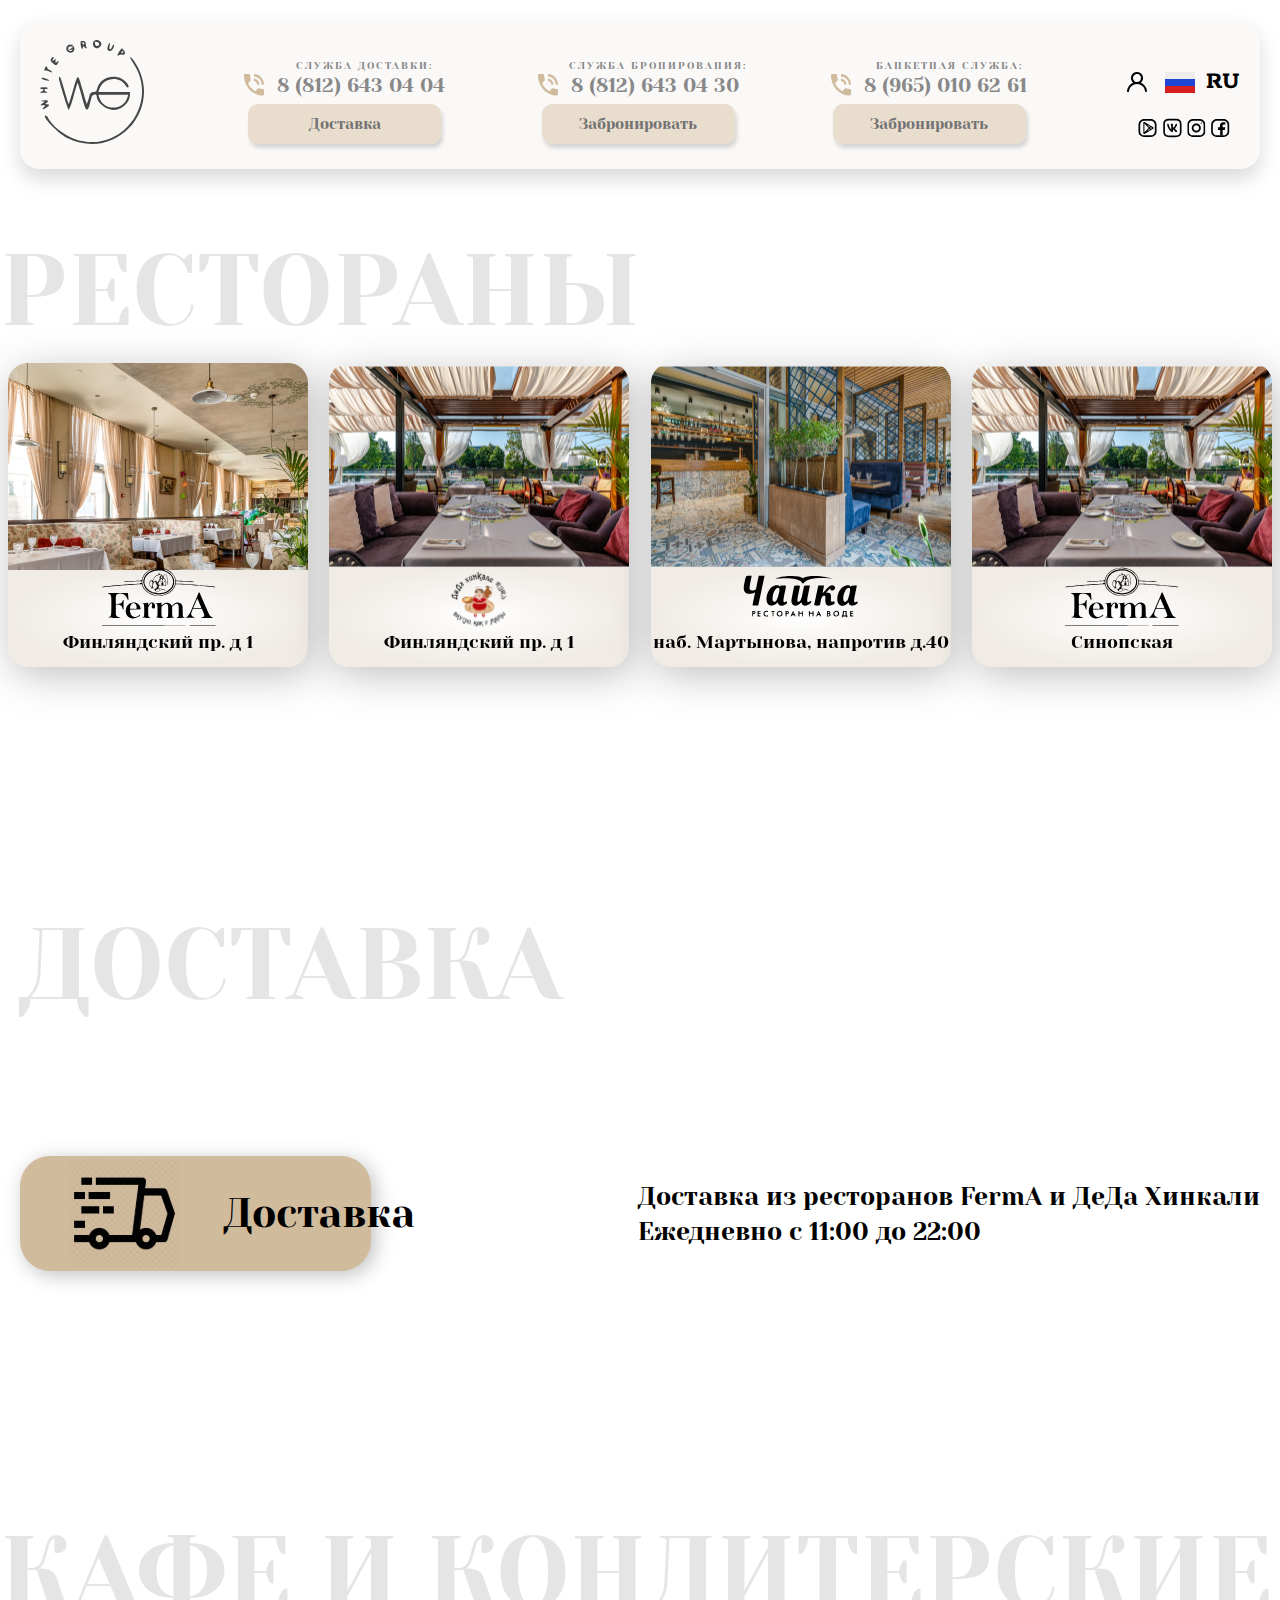
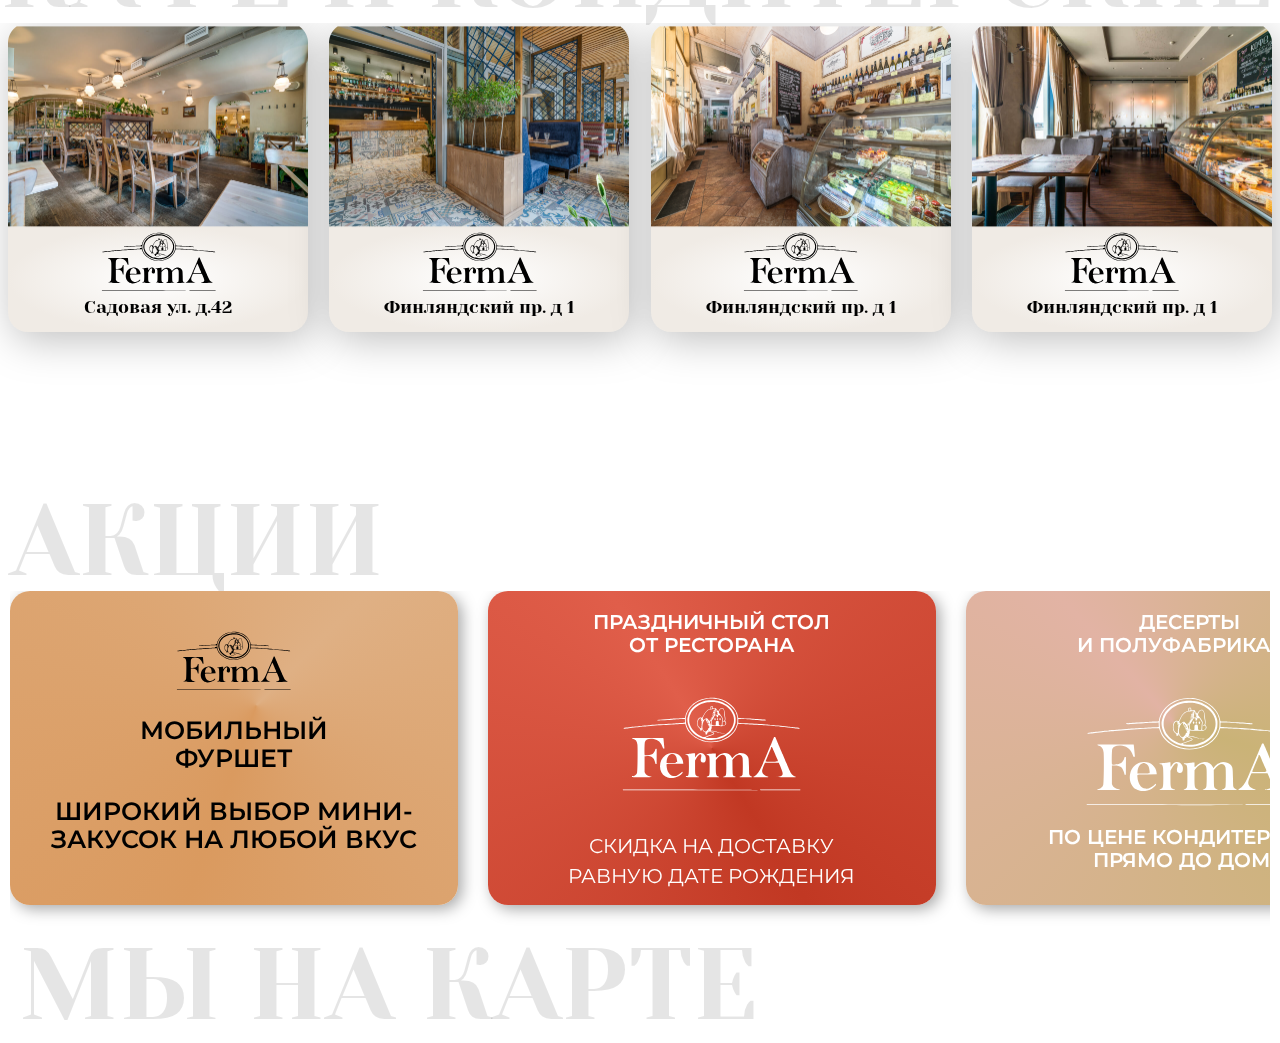
==== commit 5ad443ed: "fix paddings" ====
--- a/index.html
+++ b/index.html
@@ -1,19 +1,20 @@
 <!DOCTYPE html>
 <html lang="en">
+
 <head>
     <meta charset="UTF-8">
     <meta http-equiv="X-UA-Compatible" content="IE=edge">
     <meta name="viewport" content="width=device-width, initial-scale=1.0">
     <link rel="preconnect" href="https://fonts.googleapis.com">
     <link rel="preconnect" href="https://fonts.gstatic.com" crossorigin>
-    <link href="https://fonts.googleapis.com/css2?family=Montserrat:wght@300;400;600&family=Rokkitt:wght@400;600&family=Yeseva+One&display=swap" rel="stylesheet">
     <link
-      rel="stylesheet"
-      href="./css/swiper-bundle.min.css"
-    />
+        href="https://fonts.googleapis.com/css2?family=Montserrat:wght@300;400;600&family=Rokkitt:wght@400;600&family=Yeseva+One&display=swap"
+        rel="stylesheet">
+    <link rel="stylesheet" href="./css/swiper-bundle.min.css" />
     <link rel="stylesheet" href="./css/style.css">
     <title>Document</title>
 </head>
+
 <body>
     <header class="header">
         <div class="header__container _container">
@@ -59,7 +60,7 @@
                     <div class="header__about-items">
                         <div class="header__about-item">
                             <div class="header__about-item-profile">
-                                    <img src="./img/icon/Profile.svg" alt="">
+                                <img src="./img/icon/Profile.svg" alt="">
                             </div>
                             <div class="header__about-item-flag">
                                 <img src="./img/icon/flagRu.svg" alt="">
@@ -70,12 +71,12 @@
                         </div>
                         <div class="header__about-item"></div>
                     </div>
-                <div class="header__about-social">
-                    <img class="header__about-social-img" src="./img/icon/googleplayicons.svg" alt="">
-                    <img class="header__about-social-img" src="./img/icon/Vkicons.svg" alt="">
-                    <img class="header__about-social-img" src="./img/icon/Instagramicons.svg" alt="">
-                    <img class="header__about-social-img" src="./img/icon/facebookicons.svg" alt="">
-                </div>
+                    <div class="header__about-social">
+                        <img class="header__about-social-img" src="./img/icon/googleplayicons.svg" alt="">
+                        <img class="header__about-social-img" src="./img/icon/Vkicons.svg" alt="">
+                        <img class="header__about-social-img" src="./img/icon/Instagramicons.svg" alt="">
+                        <img class="header__about-social-img" src="./img/icon/facebookicons.svg" alt="">
+                    </div>
                 </div>
             </div>
         </div>
@@ -157,12 +158,12 @@
                 </div>
                 <div class="delivery__wrapper">
                     <div class="delivery__wrapper-button">
-                        <a class="delivery-button" href="#popup">
+                        <a class="delivery-button popup-link" href="#popup">
                             <img src="./img/icon/Truck.svg" alt="">Доставка
                         </a>
                     </div>
                     <div class="delivery__wrapper-descr">
-                        <h3>Доставка из ресторанов FermA и ДеДа Хинкали<br/>
+                        <h3>Доставка из ресторанов FermA и ДеДа Хинкали<br />
                             Ежедневно с 11:00 до 22:00</h3>
                     </div>
                 </div>
@@ -225,51 +226,50 @@
         </div>
         <div class="stock">
             <div class="stock__container _container">
-                <div class="stock__title">Акции</div>                <div class="swiper stockSwiper _container">
+                <div class="stock__title">Акции</div>
+                <div class="swiper stockSwiper _container">
                     <div class="swiper-wrapper">
-                      <div class="swiper-slide stock_slider">
-                          <div class="stock__item_wrapper">
-                              <div class="stock__item-img">
-                                  <img src="./img/slider_rest/ferma.svg" alt="">
-                              </div>
-                              <div class="stock__item-subtitle">
-                                Мобильный<br/> фуршет
-                              </div>
-                              <div class="stock__item-descr">
-                                Широкий выбор мини-<br/>закусок на любой вкус
-                              </div>
-                          </div>
-                      </div>
-                      <div class="swiper-slide stock_slider">
-                        <div class="stock__itemTwo_wrapper">
-                            <div class="stock__itemTwo-subtitle">
-                                праздничный стол<br/> от ресторана
-                            </div>
-                            <div class="stock__itemTwo-img">
-                                <img src="./img/fermer_white.svg" alt="">
-                            </div>
-                            <div class="stock__itemTwo-descr">
-                                скидка на доставку<br/> равную дате рождения                            </div>
-                        </div>
-                      </div>
-                      <div class="swiper-slide  stock_slider">
-                        <div class="stock__itemThree_wrapper">
-                            <div class="stock__itemThree-subtitle">
-                              Десерты<br/> и
-                              полуфабрикаты
-                            </div>
-                            <div class="stock__itemThree-img">
-                                <img src="./img/fermer_white.svg" alt="">
-                            </div>
-                            <div class="stock__itemThree-descr">
-                                по цене кондитерской <br/>прямо до дома
-                            </div>
-                        </div>
-                      </div>
-                      
-                    <div class="swiper-pagination"></div>
-                  </div>
-            </div>
+                        <div class="swiper-slide stock_slider">
+                            <div class="stock__item_wrapper">
+                                <div class="stock__item-img">
+                                    <img src="./img/slider_rest/ferma.svg" alt="">
+                                </div>
+                                <div class="stock__item-subtitle">
+                                    Мобильный<br /> фуршет
+                                </div>
+                                <div class="stock__item-descr">
+                                    Широкий выбор мини-<br />закусок на любой вкус
+                                </div>
+                            </div>
+                        </div>
+                        <div class="swiper-slide stock_slider">
+                            <div class="stock__itemTwo_wrapper">
+                                <div class="stock__itemTwo-subtitle">
+                                    праздничный стол<br /> от ресторана
+                                </div>
+                                <div class="stock__itemTwo-img">
+                                    <img src="./img/fermer_white.svg" alt="">
+                                </div>
+                                <div class="stock__itemTwo-descr">
+                                    скидка на доставку<br /> равную дате рождения </div>
+                            </div>
+                        </div>
+                        <div class="swiper-slide  stock_slider">
+                            <div class="stock__itemThree_wrapper">
+                                <div class="stock__itemThree-subtitle">
+                                    Десерты<br /> и
+                                    полуфабрикаты
+                                </div>
+                                <div class="stock__itemThree-img">
+                                    <img src="./img/fermer_white.svg" alt="">
+                                </div>
+                                <div class="stock__itemThree-descr">
+                                    по цене кондитерской <br />прямо до дома
+                                </div>
+                            </div>
+                        </div>
+                    </div>
+                </div>
             </div>
         </div>
         <div class="map">
@@ -283,6 +283,26 @@
                 </div>
             </div>
         </div>
+        <nav class="nav lock-padding">
+            <a href="#" class="nav__link">
+                <span class="nav__text">ГЛАВНАЯ</span>
+                <img class="nav__icon" src="./img/mobileMenu/roof.svg" alt="">
+            </a>
+            <a href="#popup" class="nav__link popup-link">
+                <span class="nav__text">ДОСТАВКА</span>
+                <div class="nav__img--container">
+                    <img class="nav__icon" src="./img/mobileMenu/deliver.svg" alt="">
+                </div>
+            </a>
+            <a href="#popup-map" class="nav__link popup-link">
+                <span class="nav__text">КОНТАКТЫ</span>
+                <img class="nav__icon" src="./img/mobileMenu/call.svg" alt="">
+            </a>
+            <a href="#popup-basket" class="nav__link popup-link">
+                <span class="nav__text">КОРЗИНА</span>
+                <img class="nav__icon" src="./img/mobileMenu/basket.svg" alt="">
+            </a>
+        </nav>
     </main>
 
 
@@ -321,28 +341,437 @@
             </div>
         </div>
     </div>
-    <nav class="nav">
-        <a href="#" class="nav__link">
-            <span class="nav__text">ГЛАВНАЯ</span>
-            <img class="nav__icon" src="./img/mobileMenu/roof.svg" alt="">
-        </a>
-        <a href="#" class="nav__link">
-            <span class="nav__text">ДОСТАВКА</span>
-            <div class="nav__img--container">
-                <img class="nav__icon" src="./img/mobileMenu/deliver.svg" alt="">
-            </div>
-        </a>
-        <a href="#" class="nav__link">
-            <span class="nav__text">КОНТАКТЫ</span>
-            <img class="nav__icon" src="./img/mobileMenu/call.svg" alt="">
-        </a>
-        <a href="#" class="nav__link">
-            <span class="nav__text">КОРЗИНА</span>
-            <img class="nav__icon" src="./img/mobileMenu/basket.svg" alt="">
-        </a>
-    </nav>
+    <div id="popup-dish" class="popup-dish popup">
+        <div class="popup-dish__body popup-body">
+            <div class="popup-dish__content popup__content">
+                <a href="#" class="popup-dish__close close__popup"><img src="./img/icon/close_popup.svg" alt=""></a>
+                <div class="popup-dish-title">Каша из цветной капусты с раковыми шейками</div>
+                <div class="popup-dish-subtitle">добавьте опцию</div>
+                <div class="popup-dish-line"></div>
+                <div class="popup-dish__block">
+                    <div class="popup-dish__img">
+                        <img src="./img/soupBig.svg" alt="">
+                    </div>
+                    <div class="popup-dish__wrap">
+                        <div class="dish__wrap-descr">
+                            Легкое описание продукта, предоставляющее информацию о составе или методе приготовления, а
+                            так же уникальности блюда.
+                        </div>
+                        <div class="dish__wrap-price">
+                            290 г
+                        </div>
+                    </div>
+                    <div class="counter" data-counter>
+                        <div class="counter__button counter__button_minus">-</div>
+                        <div class="counter__input"><input value="1" type="text" disabled></div>
+                        <div class="counter__button counter__button_plus">+</div>
+                    </div>
+                    <div class="popup-price">
+                        <div class="popup-price-no">738 ₽</div>
+                        <div class="popup-price-yes">738 ₽</div>
+                    </div>
+                    <div class="popup-counter" data-counter>
+                        <div class="popup-counter__button counter__button_minus">-</div>
+                        <div class="popup-counter__input"><input value="1" type="text" disabled></div>
+                        <div class="popup-counter__button counter__button_plus">+</div>
+                    </div>
+                    <div class="popup-dish-btn">
+                        <a href="#popup-basket" class="popup-dish-button popup-link">В корзину</a>
+                    </div>
+                </div>
+            </div>
+        </div>
+    </div>
+    <div id="popup-basket" class="popup-basket popup">
+        <div class="popup-basket__body popup__body">
+            <div class="popup-basket__content popup__content">
+                <a href="#" class="popup-basket__close"><img src="./img/icon/close_popup.svg" alt=""></a>
+                <div class="popup-basket-title">Корзина</div>
+                <div class="popup-basket-subtitle">Ваш заказ</div>
+                <div class="popup-basket-line"></div>
+                <div class="popup-basket-items">
+                    <div class="menu-mobile-card mobile-card">
+                        <div class="mobile-card-img"><img src="./img/mobile_menyEat.svg" alt=""></div>
+                        <div class="menu-card-body">
+                            <div class="mobile-card-title">Каша из цветной капусты с раковыми шейками</div>
+                            <div class="mobile-card-price card-price">
+                                <div class="card-price-weight">290 г</div>
+                                <div class="card-price-no">738 ₽</div>
+                                <div class="card-price-yes">738 ₽</div>
+                            </div>
+                            <div class="mobile-card-counter">
+                                <div class="menu-counter" data-counter>
+                                    <div class="menu-counter__button counter__button_minus">-</div>
+                                    <div class="menu-counter__input-popup"><input value="1" type="text" disabled></div>
+                                    <div class="menu-counter__button counter__button_plus">+</div>
+                                </div>
+                                <div class="mobile-card-btn">
+                                    <a href="#" class="mobile-card-button">В корзину</a>
+                                </div>
+                            </div>
+                        </div>
+                    </div>
+                    <div class="menu-mobile-card mobile-card">
+                        <div class="mobile-card-img"><img src="./img/mobile_menyEat.svg" alt=""></div>
+                        <div class="menu-card-body">
+                            <div class="mobile-card-title">Каша из цветной капусты с раковыми шейками</div>
+                            <div class="mobile-card-price card-price">
+                                <div class="card-price-weight">290 г</div>
+                                <div class="card-price-no">738 ₽</div>
+                                <div class="card-price-yes">738 ₽</div>
+                            </div>
+                            <div class="mobile-card-counter">
+                                <div class="menu-counter" data-counter>
+                                    <div class="menu-counter__button counter__button_minus">-</div>
+                                    <div class="menu-counter__input-popup"><input value="1" type="text" disabled></div>
+                                    <div class="menu-counter__button counter__button_plus">+</div>
+                                </div>
+                                <div class="mobile-card-btn">
+                                    <a href="" class="mobile-card-button">В корзину</a>
+                                </div>
+                            </div>
+                        </div>
+                    </div>
+                    <div class="menu-mobile-card mobile-card">
+                        <div class="mobile-card-img"><img src="./img/mobile_menyEat.svg" alt=""></div>
+                        <div class="menu-card-body">
+                            <div class="mobile-card-title">Каша из цветной капусты с раковыми шейками</div>
+                            <div class="mobile-card-price card-price">
+                                <div class="card-price-weight">290 г</div>
+                                <div class="card-price-no">738 ₽</div>
+                                <div class="card-price-yes">738 ₽</div>
+                            </div>
+                            <div class="mobile-card-counter">
+                                <div class="menu-counter" data-counter>
+                                    <div class="menu-counter__button counter__button_minus">-</div>
+                                    <div class="menu-counter__input-popup"><input value="1" type="text" disabled></div>
+                                    <div class="menu-counter__button counter__button_plus">+</div>
+                                </div>
+                                <div class="mobile-card-btn">
+                                    <a href="" class="mobile-card-button">В корзину</a>
+                                </div>
+                            </div>
+                        </div>
+                    </div>
+                    <div class="menu-mobile-card mobile-card">
+                        <div class="mobile-card-img"><img src="./img/mobile_menyEat.svg" alt=""></div>
+                        <div class="menu-card-body">
+                            <div class="mobile-card-title">Каша из цветной капусты с раковыми шейками</div>
+                            <div class="mobile-card-price card-price">
+                                <div class="card-price-weight">290 г</div>
+                                <div class="card-price-no">738 ₽</div>
+                                <div class="card-price-yes">738 ₽</div>
+                            </div>
+                            <div class="mobile-card-counter">
+                                <div class="menu-counter" data-counter>
+                                    <div class="menu-counter__button counter__button_minus">-</div>
+                                    <div class="menu-counter__input-popup"><input value="1" type="text" disabled></div>
+                                    <div class="menu-counter__button counter__button_plus">+</div>
+                                </div>
+                                <div class="mobile-card-btn">
+                                    <a href="" class="mobile-card-button">В корзину</a>
+                                </div>
+                            </div>
+                        </div>
+                    </div>
+                    <div class="menu-mobile-card mobile-card">
+                        <div class="mobile-card-img"><img src="./img/mobile_menyEat.svg" alt=""></div>
+                        <div class="menu-card-body">
+                            <div class="mobile-card-title">Каша из цветной капусты с раковыми шейками</div>
+                            <div class="mobile-card-price card-price">
+                                <div class="card-price-weight">290 г</div>
+                                <div class="card-price-no">738 ₽</div>
+                                <div class="card-price-yes">738 ₽</div>
+                            </div>
+                            <div class="mobile-card-counter">
+                                <div class="menu-counter" data-counter>
+                                    <div class="menu-counter__button counter__button_minus">-</div>
+                                    <div class="menu-counter__input-popup"><input value="1" type="text" disabled></div>
+                                    <div class="menu-counter__button counter__button_plus">+</div>
+                                </div>
+                                <div class="mobile-card-btn">
+                                    <a href="" class="mobile-card-button">В корзину</a>
+                                </div>
+                            </div>
+                        </div>
+                    </div>
+                    <div class="menu-mobile-card mobile-card">
+                        <div class="mobile-card-img"><img src="./img/mobile_menyEat.svg" alt=""></div>
+                        <div class="menu-card-body">
+                            <div class="mobile-card-title">Каша из цветной капусты с раковыми шейками</div>
+                            <div class="mobile-card-price card-price">
+                                <div class="card-price-weight">290 г</div>
+                                <div class="card-price-no">738 ₽</div>
+                                <div class="card-price-yes">738 ₽</div>
+                            </div>
+                            <div class="mobile-card-counter">
+                                <div class="menu-counter" data-counter>
+                                    <div class="menu-counter__button counter__button_minus">-</div>
+                                    <div class="menu-counter__input-popup"><input value="1" type="text" disabled></div>
+                                    <div class="menu-counter__button counter__button_plus">+</div>
+                                </div>
+                                <div class="mobile-card-btn">
+                                    <a href="" class="mobile-card-button">В корзину</a>
+                                </div>
+                            </div>
+                        </div>
+                    </div>
+                </div>
+            </div>
+        </div>
+        <div class="buy">
+            <div class="buy-check">
+                <div class="buy-check-block">
+                    <div class="popup-bay-line"></div>
+                    <div class="buy-check-block-price">
+                        <div class="buy-check-block-title">Итого:</div>
+                        <div class="buy-check-block-price-no">2214 ₽</div>
+                        <div class="buy-check-block-price-yes">2214 ₽</div>
+                    </div>
+                </div>
+                <div class="buy-check-btn">
+                    <a href="#popup-order" class="buy-check-button popup-link">Оформить</a>
+                </div>
+            </div>
+        </div>
+    </div>
+    <div id="popup-order" class="popup-order popup">
+        <div class="popup-order__body popup__body">
+            <div class="popup-order__content popup__content">
+                <a href="##" class="popup-order__close"><img src="./img/icon/close_popup.svg" alt=""></a>
+                <div class="popup-order-title">Оформление заказа</div>
+                <div class="popup-order-subtitle">Ваш заказ</div>
+                <div class="popup-order-line"></div>
+                <div class="popup-order__block">
+                    <div class="popup-thanks-delivery">
+                        <div class="circle"></div>условия доставки
+                    </div>
+                    <div class="popup-thanks-buttons">
+                        <a class="popup-thanks-btn" href="">доставка</a>
+                        <a class="popup-thanks-btn" href="">самовывоз</a>
+                    </div>
+                    <nav>
+                        <ul class="popup-order-menu subMenuUl">
+                            <li><a class="popup-order-menu-button subMenu-item" href="#">Из какого ресторана заберете
+                                    заказ?</a>
+                                <ul class="popup-order-submenu subMenuUl">
+                                    <li><a class="subMenu-item item-submenu" href="">Ресторан FermA на Финляндском</a>
+                                    </li>
+                                    <li><a class="subMenu-item item-submenu" href="">Ресторан FermA на Синопской</a>
+                                    </li>
+                                    <li><a class="subMenu-item item-submenu" href="">ДеДа Хинкали на Литейном</a></li>
+                                    <li><a class="subMenu-item item-submenu" href="">ДеДа Хинкали на Финляндском</a>
+                                    </li>
+                                </ul>
+                            </li>
+                        </ul>
+                    </nav>
+                    <div class="popup-order-name">
+                        <input type="text" placeholder="Имя получателя">
+                    </div>
+                    <div class="popup-order-name">
+                        <input type="text" placeholder="Комментарий к заказу">
+                        <div class="contact">
+                            <div class="popup-order-number">
+                                <label for="">Контактный телефон</label>
+                                <input type="tel" placeholder="+7">
+                            </div>
+                            <div class="popup-order-timer">
+                                <label for="">Время самовывоза</label>
+                                <input type="tel" placeholder="00:00">
+                            </div>
+                        </div>
+                    </div>
+                    <div class="popup-order-checkbox">
+                        <input type="checkbox" class="popup-order-custom-checkbox" id="speed" name="speed" value="yes">
+                        <label for="speed">Как можно скорее</label>
+                    </div>
+                    <div class="popup-order-btn">
+                        <a href="#popup-thanks" class="popup-order-button popup-link">Оформить</a>
+                    </div>
+                </div>
+            </div>
+        </div>
+    </div>
+    <div id="popup-sauce" class="popup-sauce popup">
+        <div class="popup-sauce__body popup__body">
+            <div class="popup-sauce__content popup__content">
+                <a href="#" class="popup-sauce__close close__popup"><img src="./img/icon/close_popup.svg" alt=""></a>
+                <div class="popup-sauce-title">Выберите по вкусу:</div>
+                <div class="popup-sauce-subtitle">добавьте опцию</div>
+                <div class="popup-sauce-line"></div>
+                <div class="popup-sause-content">
+                    <div class="popup-sause-checkbox">
+                        <input type="checkbox" class="custom-checkbox" id="aioli" name="aioli" value="yes">
+                        <label for="aioli">Соус айоли</label>
+                    </div>
+                    <div class="popup-sause-checkbox">
+                        <input type="checkbox" class="custom-checkbox" id="curry" name="curry" value="yes">
+                        <label for="curry">Соус карри</label>
+                    </div>
+                    <div class="popup-sause-checkbox">
+                        <input type="checkbox" class="custom-checkbox" id="mushroom" name="mushroom" value="yes">
+                        <label for="mushroom">Соус грибной</label>
+                    </div>
+                    <div class="popup-sause-checkbox">
+                        <input type="checkbox" class="custom-checkbox" id="Andalusian" name="Andalusian" value="yes">
+                        <label for="Andalusian">Соус андалузский</label>
+                    </div>
+                    <div class="popup-sause-checkbox">
+                        <input type="checkbox" class="custom-checkbox" id="tar-tar" name="tar-tar" value="yes">
+                        <label for="tar-tar">Соус тар-тар</label>
+                    </div>
+                    <div class="popup-sause-checkbox">
+                        <input type="checkbox" class="custom-checkbox" id="pesto" name="pesto" value="yes">
+                        <label for="pesto">Соус песто</label>
+                    </div>
+                    <div class="popup-sause-checkbox">
+                        <input type="checkbox" class="custom-checkbox" id="garlic" name="garlic" value="yes">
+                        <label for="garlic">Соус чесночный</label>
+                    </div>
+                    <div class="popup-sause-checkbox">
+                        <input type="checkbox" class="custom-checkbox" id="BBQ" name="BBQ" value="yes">
+                        <label for="BBQ">Соус BBQ</label>
+                    </div>
+                    <div class="popup-sause-checkbox">
+                        <input type="checkbox" class="custom-checkbox" id="cheese" name="cheese" value="yes">
+                        <label for="cheese">Соус сырный</label>
+                    </div>
+                    <div class="popup-sause-checkbox">
+                        <input type="checkbox" class="custom-checkbox" id="yogurt" name="yogurt" value="yes">
+                        <label for="yogurt">Соус мацони</label>
+                    </div>
+                </div>
+            </div>
+        </div>
+    </div>
+    <div id="popup-thanks" class="popup-thanks popup">
+        <div class="popup-thanks__body popup__body">
+            <div class="popup-thanks__content popup__content">
+                <a href="#" class="popup-thanks__close close__popup"><img src="./img/icon/close_popup.svg" alt=""></a>
+                <div class="popup-thanks-title">Спасибо</div>
+                <div class="popup-thanks-subtitle">Спасибо</div>
+                <div class="popup-thanks-line"></div>
+                <div class="popup-thanks__block">
+                    <div class="popup-thanks-delivery">
+                        <div class="circle"></div>условия доставки
+                    </div>
+                    <div class="popup-thanks__block-title">СПАСИБО<br />ЗА ВАШ ЗАКАЗ</div>
+                    <div class="popup-thanks__block-text">НАШ МЕНЕДЖЕР СВЯЖЕТСЯ С ВАМИ В БЛИЖАЙШЕЕ ВРЕМЯ ДЛЯ УТОЧНЕНИЯ
+                        ДАННЫХ И ПОДТВЕРЖДЕНИЯ ЗАКАЗА</div>
+                    <a href="" class="popup-thanks__block-btn">посмотреть рестораны</a>
+                </div>
+            </div>
+        </div>
+    </div>
+    <div id="popup-menu" class="popup-menu popup">
+        <div class="popup-menu__body popup__body">
+            <div class="popup-menu__content popup__content">
+                <a href="#" class="popup-menu__close close__popup"><img src="./img/icon/close_popup.svg" alt=""></a>
+                <div class="popup__menu-title">Вкусно</div>
+                <div class="popup__menu-subtitle">Меню</div>
+                <div class="popup-menu-line"></div>
+                <div class="popup__menu-block">
+                    <a class="popup__menu-block-btn">
+                        Все меню
+                    </a>
+                    <a class="popup__menu-block-btn">
+                        Супы
+                    </a>
+                    <a class="popup__menu-block-btn">
+                        Горячие закуски
+                    </a>
+                    <a class="popup__menu-block-btn">
+                        Паста
+                    </a>
+                    <a class="popup__menu-block-btn">
+                        Горячие блюда
+                    </a>
+                    <a class="popup__menu-block-btn">
+                        Гриль и коптильня
+                    </a>
+                    <a class="popup__menu-block-btn">
+                        Гарниры
+                    </a>
+                    <a class="popup__menu-block-btn">
+                        Десерты
+                    </a>
+                    <a class="popup__menu-block-btn">
+                        Хлеб и пирожки
+                    </a>
+                    <a class="popup__menu-block-btn">
+                        Кулинария
+                    </a>
+                    <a class="popup__menu-block-btn">
+                        Напитки
+                    </a>
+                </div>
+            </div>
+        </div>
+    </div>
+    <div id="popup-map" class="popup-map popup">
+        <div class="popup-map__body popup__body">
+            <div class="popup-map__content popup__content">
+                <a href="#" class="popup-map__close close__popup"><img src="./img/icon/close_popup.svg" alt=""></a>
+                <div class="popup-map-title">Контакты</div>
+                <div class="popup-map-subtitle">Контакты</div>
+                <div class="popup-map-line"></div>
+                <div class="popup-map__block">
+                    <div class="popup-map__block-descr">
+                        Ежедневно с 11:00 до 22:00
+                    </div>
+                    <div class="popup-map__block__items">
+                        <div class="popup-map__block__item">
+                            <div class="popup-map__block__item-title">Служба доставки:</div>
+                            <div class="popup-map__block__item-wrapper">
+                                <div class="popup-map__block__item-icon"><img src="./img/icon/call.svg" alt=""></div>
+                                <div class="popup-map__block__item-number">8 (812) 643 04 04</div>
+                            </div>
+                        </div>
+                        <div class="popup-map__block__item">
+                            <div class="popup-map__block__item-title">Служба бронирования:</div>
+                            <div class="popup-map__block__item-wrapper">
+                                <div class="popup-map__block__item-icon"><img src="./img/icon/call.svg" alt=""></div>
+                                <div class="popup-map__block__item-number">8 (812) 643 04 30</div>
+                            </div>
+                        </div>
+                        <div class="popup-map__block__item">
+                            <div class="popup-map__block__item-title">Банкетная служба:</div>
+                            <div class="popup-map__block__item-wrapper">
+                                <div class="popup-map__block__item-icon"><img src="./img/icon/call.svg" alt=""></div>
+                                <div class="popup-map__block__item-number">8 (965) 010 62 61</div>
+                            </div>
+                        </div>
+                    </div>
+                </div>
+                <div class="popup_map">
+                    <div class="map__container _container">
+                        <div class="map__item">
+                            <script type="text/javascript" charset="utf-8" async
+                                src="https://api-maps.yandex.ru/services/constructor/1.0/js/?um=constructor%3Adecc5dee05ef3f4a9d5c31885df697ceb6c979ed216f3307366146026bfb76a8&amp;width=100%25&amp;height=181&amp;lang=ru_RU&amp;scroll=true"></script>
+                        </div>
+                    </div>
+                </div>
+                <div class="popup__map-online">
+                    <div class="popup__map-online__title">
+                        Мы всегда на связи:
+                    </div>
+                    <div class="popup__map-online__wrapper">
+                        <div class="popup__map-online__icon-item">
+                            <a href="" class="map__icon"><img src="./img/icon/WHatsUp.svg" alt="" srcset=""></a>
+                        </div>
+                        <div class="popup__map-online__icon-item">
+                            <a href="" class="map__icon"><img src="./img/icon/Telegram.svg" alt="" srcset=""></a>
+                        </div>
+                        <div class="popup__map-online__title">
+                            info@white-group.ru
+                        </div>
+                    </div>
+                </div>
+            </div>
+        </div>
+    </div>
     <div id="popup" class="popup">
-        <a href="" class="popup__area"></a>
         <div class="popup__body">
             <div class="popup__content">
                 <a href="#" class="popup__close"><img src="./img/icon/close.svg" alt=""></a>
@@ -354,12 +783,16 @@
                 <div class="popup__descr-items">
                     <div class="popup__descr-item _popup_item">
                         <div class="popup__img-ferma"><img src="./img/popup/ferma.svg" alt=""></div>
-                        <div class="popup__text">Рестораны FermA - это атмосфера праздника и уюта, это вкусная еда, при приготовлении которой мы придерживаемся гастрономической философии, сконцентрированной в девизе «NATURAL FOOD».  Настоящая, привычная еда из <br/>лучших продуктов!</div>
+                        <div class="popup__text">Рестораны FermA - это атмосфера праздника и уюта, это вкусная еда, при
+                            приготовлении которой мы придерживаемся гастрономической философии, сконцентрированной в
+                            девизе «NATURAL FOOD». Настоящая, привычная еда из <br />лучших продуктов!</div>
                         <div class="popup__btn"><a class="popup__button" href="">Выбрать</a></div>
                     </div>
                     <div class="popup__descr-item">
                         <div class="popup__img-hincali"><img src="./img/popup/hincali.svg" alt=""></div>
-                        <div class="popup__text">«ДеДа Хинкали» - это уютная обстановка , вкусная еда и демократичные цены. Собирайтесь большой компанией пить вино, слушать грузинские песни или просто  приходите пообедать, чтобы на время сбежать от городской суеты!
+                        <div class="popup__text">«ДеДа Хинкали» - это уютная обстановка , вкусная еда и демократичные
+                            цены. Собирайтесь большой компанией пить вино, слушать грузинские песни или просто приходите
+                            пообедать, чтобы на время сбежать от городской суеты!
                         </div>
                         <div class="popup__btn"><a class="popup__button" href="">Выбрать</a></div>
 
@@ -371,4 +804,5 @@
     <script src="./js/swiper-bundle.min.js"></script>
     <script src="./js/script.js"></script>
 </body>
+
 </html>--- a/css/style.css
+++ b/css/style.css
@@ -340,7 +340,7 @@
 .swiper {
     width: 100%;
     height: 100%;
-    padding: 30px 0;
+    padding-bottom: 30px;
 }
 
 .swiper-slide {
@@ -400,7 +400,8 @@
         top: 20px;
     }
 }
-.map__title{
+
+.map__title {
     font-family: 'Yeseva One';
     font-style: normal;
     font-weight: 400;
@@ -409,11 +410,13 @@
     text-transform: uppercase;
     color: rgba(0, 0, 0, 0.1);
 }
+
 @media(max-width: 919px) {
     .map__title {
         font-size: 80px;
     }
 }
+
 @media(max-width: 453px) {
     .restaurant__title {
         font-size: 60px;
@@ -486,8 +489,7 @@
 
 .confectionery-item {
     filter: drop-shadow(4px 8px 20px rgba(0, 0, 0, 0.25));
-    padding-top: 70px;
-    padding-bottom: 79px;
+    padding-bottom: 29px;
 }
 
 @media(max-width: 450px) {
@@ -693,18 +695,18 @@
     overflow-y: auto;
     overflow-x: hidden;
     transition: all 0.8s ease 0s;
-    z-index: 99999;
-}
-
-.popup:target {
+    z-index: 555;
+}
+
+.popup.open {
     opacity: 1;
     visibility: visible;
 }
 
-.popup:target .popup__content {
+.popup.open .popup__content {
     transform: translate(0px, 0px);
     opacity: 1;
-    z-index: 99999;
+    z-index: 555;
 }
 
 .popup__body {
@@ -733,7 +735,7 @@
     position: relative;
     transition: all 0.8 ease 0s;
     opacity: 0;
-    transform: translate(0px, -100%);
+    transform: translate(0px, 100%);
     background: url('../img/popup/popup_back-bottom.svg.svg') 10px 100px, url('../img/popup/popup_back-top.svg') 65px 50px;
     background-repeat: no-repeat;
     background-clip: text;
@@ -1144,7 +1146,8 @@
     background: #F9F5EF;
     box-shadow: 0px 4px 34px rgba(0, 0, 0, 0.25);
     display: flex;
-    z-index: 1222;
+    z-index: 99999;
+    opacity: 10;
 }
 
 .nav__link {
@@ -1355,6 +1358,7 @@
     background: #D1BB9D;
     border-radius: 20px;
     margin-right: 46px;
+    margin-bottom: 43px;
     position: relative;
 }
 
@@ -2571,3 +2575,1169 @@
     line-height: 17px;
     color: #FFFFFF;
 }
+
+/*----------popupsAllStyles------------*/
+.popup-menu {
+    position: fixed;
+    width: 100%;
+    height: 100%;
+    background-color: rgba(0, 0, 0, 0.8);
+    top: 0;
+    left: 0;
+    opacity: 0;
+    visibility: hidden;
+    overflow-y: auto;
+    overflow-x: hidden;
+    transition: all 0.8s ease 0s;
+}
+
+.popup-menu.open {
+    opacity: 1;
+    visibility: visible;
+}
+
+.popup-menu.open .popup-menu__content {
+    transform: translate(0px, 0px);
+    opacity: 1;
+}
+
+.popup-menu__area {
+    width: 100%;
+    height: 100%;
+    top: 0;
+    left: 0;
+}
+
+.popup-menu__body {
+    min-height: 100%;
+    display: flex;
+    align-items: center;
+    justify-content: center;
+    padding: 30px 10px;
+}
+
+.popup-menu__content {
+    margin-top: 140px;
+    border-radius: 20px;
+    color: #000;
+    max-width: 1224px;
+    width: 100%;
+    padding: 85px 8px 82px 8px;
+    transition: all 0.8 ease 0s;
+    background-repeat: no-repeat;
+    background-clip: text;
+    background-color: #fff;
+    position: relative;
+    background: #F5F3F3;
+    transform: translate(0px, 100%);
+}
+
+.popup-menu__close {
+    position: absolute;
+    right: 22px;
+    top: 34px;
+}
+
+.popup__menu-title {
+    position: absolute;
+    top: 72px;
+    font-weight: 400;
+    font-size: 60px;
+    text-transform: uppercase;
+    color: rgba(196, 196, 196, 0.4);
+    margin-bottom: 30px;
+}
+
+/*----------popupsAllStyles------------*/
+.popup-menu-line {
+    border-bottom: 1px solid #000;
+    margin: 5px 25px;
+}
+
+.popup__menu-subtitle {
+    font-weight: 400;
+    font-size: 40px;
+    text-transform: uppercase;
+    color: #000000;
+    position: relative;
+}
+
+.popup__menu-block {
+    margin-top: 45px;
+    display: flex;
+    justify-content: center;
+    align-items: center;
+    flex-direction: column;
+}
+
+.popup__menu-block-btn {
+    align-items: center;
+    text-align: center;
+    color: #000000;
+    display: flex;
+    align-items: center;
+    justify-content: center;
+    border: 0.5px solid #737373;
+    border-radius: 10px;
+    width: 345px;
+    height: 55px;
+    transition: 0.5s ease;
+    font-size: 20px;
+    margin-bottom: 8px;
+}
+
+.popup__menu-block-btn:hover {
+    background: #D1BB9D;
+    border: 0px solid #737373;
+}
+
+@media(max-width: 394px) {
+    .popup__menu-block-btn {
+        width: 285px;
+        height: 55px;
+    }
+}
+/*------------*/
+
+.popup-thanks{
+    position: fixed;
+    width: 100%;
+    height: 100%;
+    background-color: rgba(0, 0, 0, 0.8);
+    top: 0;
+    left: 0;
+    opacity: 0;
+    visibility: hidden;
+    overflow-y: auto;
+    overflow-x: hidden;
+    transition: all 0.8s ease 0s;
+    z-index: 5555;
+}
+
+.popup-thanks.open {
+    opacity: 1;
+    visibility: visible;
+}
+
+.popup-thanks.open .popup-thanks__content {
+    transform: translate(0px, 0px);
+    opacity: 1;
+}
+
+.popup-thanks__area{
+    width: 100%;
+    height: 100%;
+    top: 0;
+    left: 0;
+}
+.popup-thanks__body{
+    min-height: 100%;
+    display: flex;
+    align-items: center;
+    justify-content: center;
+    padding: 30px 10px;
+    transition: all 0.8s ease 0s;
+    margin-bottom: 600px;
+}
+.popup-thanks__content{
+    border-radius: 20px;
+    color: #000;
+    max-width: 1224px;
+    width: 100%;
+    padding: 25px 8px 82px 8px;
+    transition: all 0.8 ease 0s;
+    opacity: 1;
+    background-repeat: no-repeat;
+    background-clip: text;
+    background-color: #fff;
+    position: relative;
+    background: #F5F3F3;
+    transform: translate(0px, 100%);
+}
+.popup-thanks__close{
+    position: absolute;
+    right: 22px;
+    top: 34px;
+}
+.popup-thanks-title{
+    font-size: 40px;
+    text-transform: uppercase;
+    color: #000000;
+    position: absolute;
+    top: 42px; 
+}
+.popup-thanks-subtitle{
+    font-weight: 400;
+    font-size: 60px;
+    text-transform: uppercase;
+    color: rgba(196, 196, 196, 0.4);
+    margin-bottom: 30px;
+}
+.popup-thanks-line{
+    border-bottom: 1px solid #000;
+    margin: -20px 25px;
+}
+.popup-thanks-delivery{
+    font-size: 10px;
+    color: #000000;
+    text-transform: uppercase;
+    display: flex;
+    align-items: center;
+}
+.popup-thanks__block{
+    margin-top: 53px;
+    display: flex;
+    flex-direction: column;
+    align-items: center;
+}
+.circle{
+    background: #000;
+    clip-path: circle(50%);
+    height: 12px;
+    width: 12px;
+    margin-right: 7px;
+}
+.popup-thanks__block-title{
+    font-size: 25px;
+    line-height: 29px;
+    text-align: center;
+    text-transform: uppercase;
+    color: #000000;
+    margin-top: 155px;
+}
+.popup-thanks__block-text{
+    font-size: 15px;
+    line-height: 17px;
+    text-transform: lowercase;
+    text-align: center;
+    color: #000000;
+    margin-top: 21px;
+}
+.popup-thanks__block-btn{
+    font-size: 15px;
+    line-height: 17px;
+    text-align: center;
+    text-transform: lowercase;
+    color: #000000;
+    display: flex;
+    justify-content: center;
+    align-items: center;
+    background: rgba(216, 194, 164, 0.5);
+    border-radius: 10px;
+    height: 38px;
+    width: 234px;
+    margin-top: 88px;
+}
+/*------------*/
+
+.popup-basket {
+    position: fixed;
+    width: 100%;
+    height: 100%;
+    background-color: rgba(0, 0, 0, 0.8);
+    left: 0;
+    opacity: 0;
+    visibility: hidden;
+    overflow-y: auto;
+    overflow-x: hidden;
+    transition: all 0.8s ease 0s;
+    padding-bottom: 40%;
+}
+
+.popup-basket.open {
+    opacity: 1;
+    visibility: visible;
+}
+
+.popup-basket.open .popup-basket__content {
+    transform: translate(0px, 0px);
+    opacity: 1;
+}
+
+.popup-basket__area {
+    width: 100%;
+    height: 100%;
+    top: 0;
+    left: 0;
+}
+.popup-basket__body {
+    min-height: 100%;
+    display: flex;
+    align-items: center;
+    justify-content: center;
+    padding: 30px 10px;
+}
+.popup-basket__content {
+    border-radius: 20px;
+    border-bottom: 20px;
+    color: #000;
+    max-width: 1224px;
+    width: 100%;
+    padding: 25px 8px 82px 8px;
+    transition: all 0.8 ease 0s;
+    opacity: 0;
+    background-repeat: no-repeat;
+    background-clip: text;
+    background-color: #fff;
+    position: relative;
+    margin-top: 100px;
+    background: #F5F3F3;
+}
+.popup-basket-items{
+    display: flex;
+    justify-content: center;
+    flex-direction: column;
+    align-items: center;
+}
+.popup-basket__close {    
+    position: absolute;
+    right: 22px;
+    top: 34px;
+}
+.popup-basket-title {
+    font-size: 40px;
+    text-transform: uppercase;
+    color: #000000;
+    position: absolute;
+    top: 42px; 
+    
+}
+.popup-basket-subtitle {
+    font-weight: 400;
+    font-size: 50px;
+    text-transform: uppercase;
+    color: rgba(196, 196, 196, 0.4);
+    margin-bottom: 30px;
+}
+.popup-basket-line {
+    border-bottom: 1px solid #000;
+    margin: -26px 25px 23px 30px;
+}
+.buy{
+    position: fixed;
+    top: 70%;
+    right: 0;
+    width: 95%;
+    left: 10px;
+    height: 500px;
+    margin-right: 5px;
+    background-color: #F5F3F3;
+    z-index: 99999;
+}
+.menu-counter__input-popup{
+    width: 20px;
+}
+.menu-counter__input-popup input{
+    width: 100%;
+    border: none;
+    background: #F5F3F3;
+    text-align: center;
+    font-size: 15px;
+    line-height: 17px;
+    color: #000000;
+}
+.popup-bay-line{
+    border-bottom: 1px solid #000;
+    margin: 10px 30px 23px 70px;
+}
+.buy-check-block-title{
+    color: #000000;
+    font-size: 20px;
+}
+.buy-check-block-price-no{
+    text-decoration-line: line-through;
+    color: #D0D0D0;
+    font-size: 15px;
+    margin-right: 10px;
+}
+.buy-check-block-price-yes{
+    color: #000000;
+    line-height: 17px;
+    margin-right: 27px;
+}
+.buy-check-block-price{
+    display: flex;
+    justify-content: end;
+}
+.buy-check-block-title{
+    margin-right: 31px;
+}
+.buy-check-btn{
+    display: flex;
+    justify-content: center;
+    margin-top: 46px;
+}
+.buy-check-button{
+    border-radius: 10px;
+    display: flex;
+    width: 296px;
+    min-height: 56px;
+    justify-content: center;
+    align-items: center;
+    color: #555555;
+    font-size: 15px;
+    transition: all 1s;
+    border: 1px solid #737373;
+    border-radius: 10px;
+    font-size: 20px;
+}
+.buy-check-button{
+
+}
+@media(max-width: 390px){
+    .buy{
+        width: 94.8%;
+    }
+}
+@media(max-width: 369px){
+    .buy{
+        left: 9px;
+    }
+}
+@media(min-width: 422px){
+    .buy{
+        width: 99%;
+        left: 0px;
+        margin-right: 0px;
+    }
+}
+
+
+/*------------*/
+.popup-sauce {
+    position: fixed;
+    width: 100%;
+    height: 100%;
+    background-color: rgba(0, 0, 0, 0.8);
+    top: 0;
+    left: 0;
+    opacity: 0;
+    visibility: hidden;
+    overflow-y: auto;
+    overflow-x: hidden;
+    transition: all 0.8s ease 0s;
+    z-index: 5555;
+}
+
+.popup-sauce.open {
+    opacity: 1;
+    visibility: visible;
+}
+
+.popup-sauce.open .popup-sauce__content {
+    transform: translate(0px, 0px);
+    opacity: 1;
+}
+
+.popup-sauce__area {
+    width: 100%;
+    height: 100%;
+    top: 0;
+    left: 0;
+}
+.popup-sauce__body {
+    min-height: 100%;
+    display: flex;
+    align-items: center;
+    justify-content: center;
+    padding: 30px 10px;
+    transition: all 0.8s ease 0s;
+}
+.popup-sauce__content {
+    border-radius: 20px;
+    color: #000;
+    max-width: 1224px;
+    width: 100%;
+    padding: 25px 8px 82px 8px;
+    transition: all 0.8 ease 0s;
+    opacity: 0;
+    background-repeat: no-repeat;
+    background-clip: text;
+    background-color: #fff;
+    position: relative;
+    margin-top: 100px;
+    background: #F5F3F3;
+    transform: translate(0px, 100%);
+}
+.popup-sauce__close {    
+    position: absolute;
+    right: 22px;
+    top: 34px;
+}
+.popup-sauce-title {
+    font-size: 40px;
+    text-transform: uppercase;
+    color: #000000;
+    position: absolute;
+    top: 42px; 
+}
+.popup-sauce-subtitle {
+    font-weight: 400;
+    font-size: 60px;
+    text-transform: uppercase;
+    color: rgba(196, 196, 196, 0.4);
+    margin-bottom: 30px;
+}
+.popup-sauce-line {
+    border-bottom: 1px solid #000;
+    margin: -40px 25px;
+}
+.popup-sauce__block {
+    font-size: 10px;
+    color: #000000;
+    text-transform: uppercase;
+    display: flex;
+    align-items: center;
+}
+.popup-sause-checkbox:nth-child(1){
+    margin-top: 100px;
+}
+.custom-checkbox {
+    position: absolute;
+    z-index: -1;
+    opacity: 0;
+  }
+.custom-checkbox+label {
+    display: inline-flex;
+    align-items: center;
+    user-select: none;
+  }
+  .custom-checkbox:checked+label::before {
+    border-color: #888888;
+    background-color: #E9DDCE;;
+}
+.popup-sause-checkbox{
+    margin-bottom: 31px;
+}
+.popup-sause-checkbox label{
+    font-size: 20px;
+    color: #000000;
+} 
+.custom-checkbox+label::before {
+    content: '';
+    display: inline-block;
+    width: 34px;
+    height: 34px;
+    flex-shrink: 0;
+    flex-grow: 0;
+    border: 1px solid #888888;
+    border-radius: 10px;
+    margin-right: 34px;
+    margin-left: 29px;
+    background-repeat: no-repeat;
+    background-position: center center;
+    background-size: 50% 50%;
+}
+/*------------*/
+/*---------------order-----------*/
+
+.popup-order {
+    position: fixed;
+    width: 100%;
+    height: 100%;
+    background-color: rgba(0, 0, 0, 0.8);
+    top: 0;
+    left: 0;
+    opacity: 0;
+    visibility: hidden;
+    overflow-y: auto;
+    overflow-x: hidden;
+    transition: all 0.8s ease 0s;
+}
+
+.popup-order.open {
+    opacity: 1;
+    visibility: visible;
+}
+
+.popup-order.open .popup-order__content {
+    transform: translate(0px, 0px);
+    opacity: 1;
+}
+
+.popup-order__area {
+    width: 100%;
+    height: 100%;
+    top: 0;
+    left: 0;
+}
+.popup-order__body {
+    min-height: 100%;
+    display: flex;
+    align-items: center;
+    justify-content: center;
+    padding: 30px 10px;
+}
+.popup-order__content {
+    border-radius: 20px;
+    color: #000;
+    max-width: 1224px;
+    width: 100%;
+    padding: 25px 8px 82px 8px;
+    transition: all 0.8 ease 0s;
+    opacity: 0;
+    background-repeat: no-repeat;
+    background-clip: text;
+    background-color: #fff;
+    position: relative;
+    margin-top: 100px;
+    background: #F5F3F3;
+}
+.popup-order__close {    
+    position: absolute;
+    right: 22px;
+    top: 34px;
+}
+.popup-order-title {
+    font-size: 40px;
+    text-transform: uppercase;
+    color: #000000;
+    position: absolute;
+    top: 42px; 
+    
+}
+.popup-order-subtitle {
+    font-weight: 400;
+    font-size: 60px;
+    text-transform: uppercase;
+    color: rgba(196, 196, 196, 0.4);
+    margin-bottom: 30px;
+}
+.popup-order-line {
+    border-bottom: 1px solid #000;
+    margin: 45px 25px 23px 0;
+}
+.popup-thanks-buttons{
+    margin-top: 21px;
+    display: flex;
+    justify-content: center;
+}
+.popup-thanks-btn{
+    background: #fff;
+    border-radius: 10px;
+    display: flex;
+    width: 190px;
+    min-height: 53px;
+    justify-content: center;
+    align-items: center;
+    color: #737373;
+    font-size: 15px;
+    transition: all 1s;
+}
+.popup-thanks-btn:focus{
+    color: #fff;
+    background: #737373;
+}
+.popup-thanks-btn:nth-child(1){
+    margin-right: 11px;
+}
+.subMenuUl{
+    display: flex;
+    padding-left: 0;
+    justify-content: space-evenly;
+    align-items: center;
+    margin-top: 13px;
+}
+.popup-order-submenu{
+    display: none;
+    flex-direction: column;
+    background: #FFFFFF;
+    border-radius: 0px 0px 10px 10px;
+    width: 388px;
+    height: 262px;
+    position: absolute;
+    top: 280px;
+}
+li:hover .subMenuUl{
+    display: flex;
+}
+.popup-order-menu-button{
+    background: #fff;
+    border-radius: 10px;
+    display: flex;
+    width: 388px;
+    min-height: 53px;
+    justify-content: center;
+    align-items: center;
+    color: #737373;
+    font-size: 15px;
+    transition: all 1s;
+}
+.subMenu-item:focus{
+    outline: none;
+}
+.item-submenu{
+    font-size: 14px;
+    line-height: 16px;
+    color: #A9A9A9;
+}
+.popup-order-name{
+    display: flex;
+    justify-content: center;
+    align-items: center;
+    margin-top: 13px;
+    flex-direction: column;
+}
+.popup-order-name input{
+    color: #A9A9A9;
+    font-size: 14px;
+    width: 388px;
+    height: 54px;
+    border-radius: 10px;
+    padding: 0 10px;
+}
+.popup-order-number{
+    display: flex;
+    flex-direction: column;
+    margin-right: 20px;
+}
+.popup-order-wrap{
+    display: flex;  
+    margin-top: 14px;
+max-width: 435px;
+}
+.popup-order-number input{
+    background: #FFFFFF;
+    border-radius: 10px;
+    width: 205px;
+    height: 38px;
+    padding: 0 10px;
+}
+.popup-order-number label{
+    color: #A9A9A9;
+    font-size: 14px;
+    margin-bottom: 11px;
+}
+.popup-order-timer{
+display: flex;
+flex-direction: column;
+}
+.popup-order-timer input{
+    width: 154px;
+    height: 38px;
+    background: #FFFFFF;
+    border-radius: 10px;
+    margin-top: 11px;
+}
+.popup-order-timer label{
+    font-size: 14px;
+    color: #A9A9A9;
+    
+}
+.contact{
+    display: flex;
+    margin-top: 14px;
+}
+.popup-order-checkbox{
+    display: flex;
+}
+.popup-order-btn{
+    display: flex;
+    justify-content: center;
+}
+.popup-order-button{
+    background: #fff;
+    box-shadow: 2px 4px 4px rgba(0, 0, 0, 0.15);
+    border-radius: 10px;
+    display: flex;
+    width: 296px;
+    min-height: 56px;
+    justify-content: center;
+    align-items: center;
+    color: #A9A9A9;
+    font-size: 15px;
+    transition: all 1s;
+    text-transform: uppercase;
+
+}
+.popup-order-button{
+    margin-top: 58px;
+}
+@media(max-width: 423px){
+    .popup-order-menu-button{
+        width: 300px;
+        font-size: 12px;
+    }
+    .popup-order-submenu{
+        width: 300px;
+    }
+    .popup-order-name input {
+        width: 300px;
+    }
+    .contact{
+        flex-direction: column;
+    }
+    .popup-order-number {
+        margin-right: 0px; 
+    }
+}
+.popup-order-checkbox{
+    margin-top: 14px;
+}
+.popup-order-checkbox label{
+    color: #A9A9A9;
+    font-size: 14px;
+}
+@media(max-width: 393px){
+    .popup-order-submenu{
+        top: 345px;
+    }
+}
+.popup-order-custom-checkbox{
+    position: absolute;
+    z-index: -1;
+    opacity: 0;
+  }
+  .popup-order-custom-checkbox+label::before {
+    content: '';
+    display: inline-block;
+    width: 34px;
+    height: 34px;
+    flex-shrink: 0;
+    flex-grow: 0;
+    border: 3px solid #D0D0D0;
+    border-radius: 5px;
+    margin-right: 34px;
+    margin-left: 29px;
+    background-repeat: no-repeat;
+    background-position: center center;
+    background-size: 50% 50%;
+}
+.popup-order-custom-checkbox:checked+label::before{
+    border-color: #888888;
+    background-color: #E9DDCE;;
+}
+.popup-order-custom-checkbox+label{
+    display: inline-flex;
+    align-items: center;
+    user-select: none;
+}
+/*------------*/
+.popup-dish {
+    position: fixed;
+    width: 100%;
+    height: 100%;
+    background-color: rgba(0, 0, 0, 0.8);
+    top: 0;
+    left: 0;
+    opacity: 0;
+    visibility: hidden;
+    overflow-y: auto;
+    overflow-x: hidden;
+    transition: all 0.8s ease 0s;
+    z-index: 99998;
+}
+
+.popup-dish.open {
+    opacity: 1;
+    visibility: visible;
+}
+
+.popup-dish.open .popup-dish__content {
+    transform: translate(0px, 0px);
+    opacity: 1;
+}
+
+.popup-dish__body {
+    min-height: 100%;
+    display: flex;
+    align-items: center;
+    justify-content: center;
+    padding: 30px 10px;
+}
+.popup-dish__content {
+    border-radius: 20px;
+    color: #000;
+    max-width: 1224px;
+    width: 100%;
+    padding: 25px 8px 82px 8px;
+    transition: all 0.8 ease 0s;
+    opacity: 0;
+    background-repeat: no-repeat;
+    background-clip: text;
+    background-color: #fff;
+    position: relative;
+    margin-top: 100px;
+    background: #F5F3F3;
+}
+.popup-dish__close {
+    position: absolute;
+    right: 22px;
+    top: 34px;
+}
+.popup-dish-title {
+    font-size: 30px;
+    color: #000000;
+    position: absolute;
+    top: 42px; 
+}
+.popup-dish-subtitle {
+    font-weight: 400;
+    font-size: 60px;
+    text-transform: uppercase;
+    color: rgba(196, 196, 196, 0.4);
+    margin-bottom: 30px;
+}
+.popup-dish-line {
+    border-bottom: 1px solid #000;
+    margin: -40px 25px 40px 0;
+}
+.popup-dish__block {
+    font-size: 10px;
+    color: #000000;
+    display: flex;
+    align-items: center;
+    display: flex;
+    flex-direction: column;
+}
+.popup-dish__img img{
+    max-width: 386px;
+    width: 100%;
+}
+.popup-dish__wrap{
+    display: flex;
+    margin-top: 10px;
+}
+.dish__wrap-descr{
+    color: #888888;
+}
+
+.dish__wrap-descr{
+    max-width: 270px;
+    width: 100%;
+    margin-right: 23px;
+}
+.dish__wrap-price{
+    color: #000000;
+    font-size: 15px;
+    margin-left: 30px;
+}
+.popup-price{
+    display: flex;
+    margin-top: 23px;
+}
+.popup-price-no{
+    text-decoration-line: line-through;
+    color: #D0D0D0;
+    font-size: 25px;
+    margin-right: 11px;
+}
+.popup-price-yes{
+    color: #000000;
+    font-size: 25px;   
+}
+.menu-counter__input{
+    width: 20px;
+}
+.popup-counter{
+    width: 200px;
+    display: flex;
+    align-items: center;
+    justify-content: center;
+    margin-top: 26px;
+}
+
+.popup-counter__button{
+    border: 1px solid #888888;
+    border-radius: 5px;
+    display: flex;
+    align-items: center;
+    justify-content: center;
+    width: 28px;
+    height: 28px;
+}
+.popup-counter__input input{
+    width: 30px;
+    border: none;
+    background: #F5F3F3;
+    text-align: center;
+    font-size: 15px;
+    line-height: 17px;
+    color: #000000;
+}
+.popup-dish-btn{
+    margin-top: 26px;
+}
+.popup-dish-button{
+    background: fff;
+    border-radius: 10px;
+    display: flex;
+    width: 210px;
+    height: 52px;
+    border: 1px solid #737373;
+    justify-content: center;
+    align-items: center;
+    color: #737373;
+    font-size: 15px;
+    transition: all 1s;
+}
+/*------------*/
+.popup-map {
+    position: fixed;
+    width: 100%;
+    height: 100%;
+    background-color: rgba(0, 0, 0, 0.8);
+    top: 0;
+    left: 0;
+    opacity: 0;
+    visibility: hidden;
+    overflow-y: auto;
+    overflow-x: hidden;
+    transition: all 0.8s ease 0s;
+}
+
+.popup-map.open {
+    opacity: 1;
+    visibility: visible;
+}
+
+.popup-map.open .popup-map__content {
+    transform: translate(0px, 0px);
+    opacity: 1;
+}
+
+.popup-map__area {
+    width: 100%;
+    height: 100%;
+    top: 0;
+    left: 0;
+}
+
+.popup-map__body {
+    min-height: 100%;
+    display: flex;
+    align-items: center;
+    justify-content: center;
+    padding: 30px 10px;
+    transition: all 0.8s ease 0s;
+}
+
+.popup-map__content {
+    border-radius: 20px;
+    color: #000;
+    max-width: 1224px;
+    width: 100%;
+    padding: 25px 8px 82px 8px;
+    transition: all 0.8 ease 0s;
+    background-repeat: no-repeat;
+    background-clip: text;
+    background-color: #fff;
+    position: relative;
+    margin-top: 100px;
+    background: #F5F3F3;
+    transform: translate(0px, 100%);
+}
+
+.popup-map__close {
+    position: absolute;
+    right: 22px;
+    top: 34px;
+}
+
+.popup-map-title {
+    font-size: 40px;
+    text-transform: uppercase;
+    color: #000000;
+    position: absolute;
+    top: 38px;
+}
+
+.popup-map-subtitle {
+    font-weight: 400;
+    font-size: 60px;
+    font-size: 60px;
+    text-transform: uppercase;
+    color: rgba(196, 196, 196, 0.4);
+    margin-bottom: 18px;
+}
+
+.popup-map-line {
+    border-bottom: 1px solid #000;
+    margin: 0px 25px 23px 67px;
+}
+
+.popup-map__block-descr {
+    font-weight: 400;
+    font-size: 20px;
+    line-height: 23px;
+    color: #000000;
+    margin-bottom: 35px;
+    padding-left: 21px;
+}
+
+.popup-map__block__items {
+    display: flex;
+    flex-direction: column;
+    justify-content: space-between;
+    padding-left: 21px;
+}
+
+.popup-map__block__item:not(:last-child) {
+    display: flex;
+    flex-direction: column;
+    justify-content: center;
+    margin-bottom: 24px;
+}
+
+.popup-map__block__item-title {
+    font-weight: 400;
+    font-size: 13px;
+    line-height: 15px;
+    letter-spacing: 0.2em;
+    text-transform: uppercase;
+    color: #888888;
+    margin-left: 40px;
+}
+
+.popup-map__block__item-wrapper {
+    display: flex;
+    margin-top: 2px;
+}
+
+.popup-map__block__item-icon {
+    margin-right: 13px;
+}
+
+.popup-map__block__item-number {
+    font-style: normal;
+    font-weight: 400;
+    font-size: 20px;
+    line-height: 23px;
+    text-transform: uppercase;
+
+    color: #4A4A4A;
+}
+
+.popup__map-online {
+    padding-top: 16px;
+    padding-left: 21px;
+}
+
+.popup__map-online__title {
+    padding-top: 3px;
+    font-size: 20px;
+    line-height: 23px;
+    color: #000000;
+}
+
+.popup__map-online__wrapper {
+    padding-top: 21px;
+    position: relative;
+    display: flex;
+    justify-content: space-between;
+}
+
+.popup__map-online__icon-item {
+    padding-left: 12px;
+}
+
+.popup__map-online__icon-item:nth-child(2) {
+    position: absolute;
+    left: 50px;
+    top: 12px;
+
+}
+
+body.lock{
+    overflow: hidden;
+}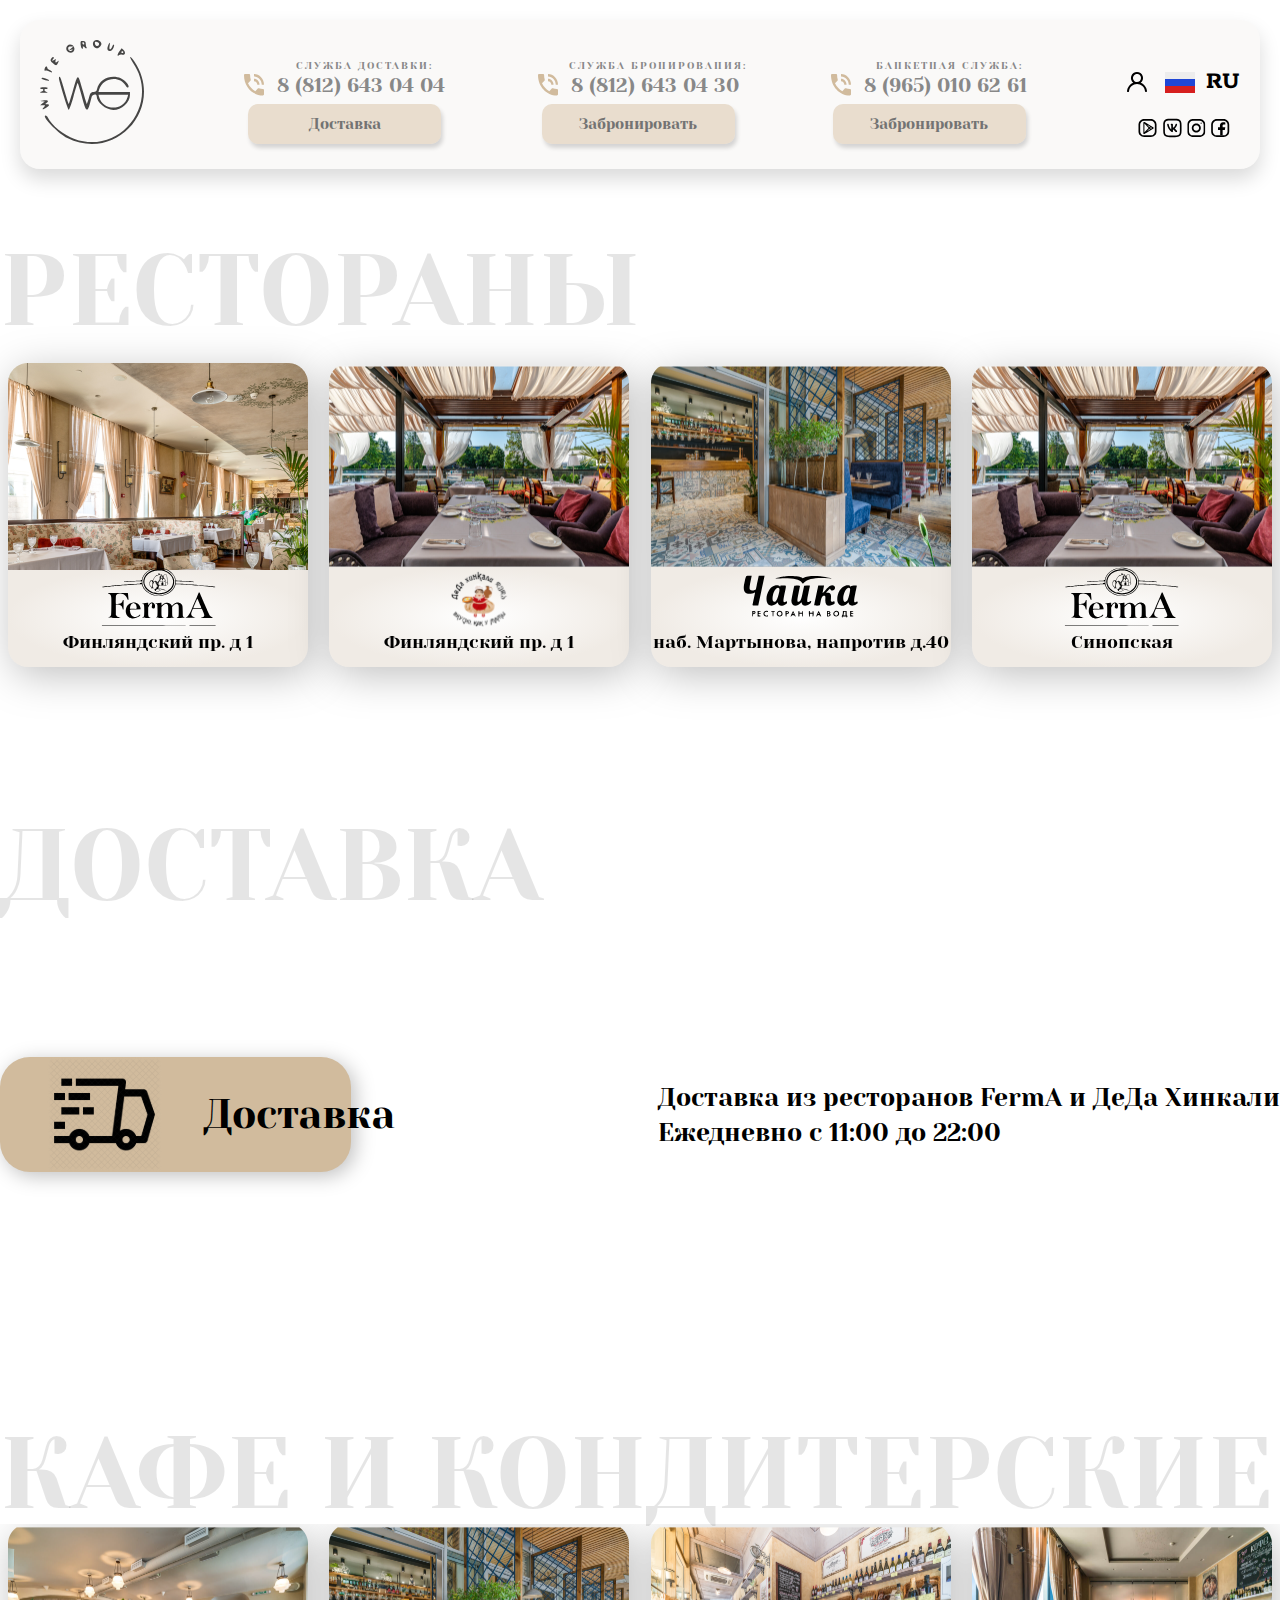
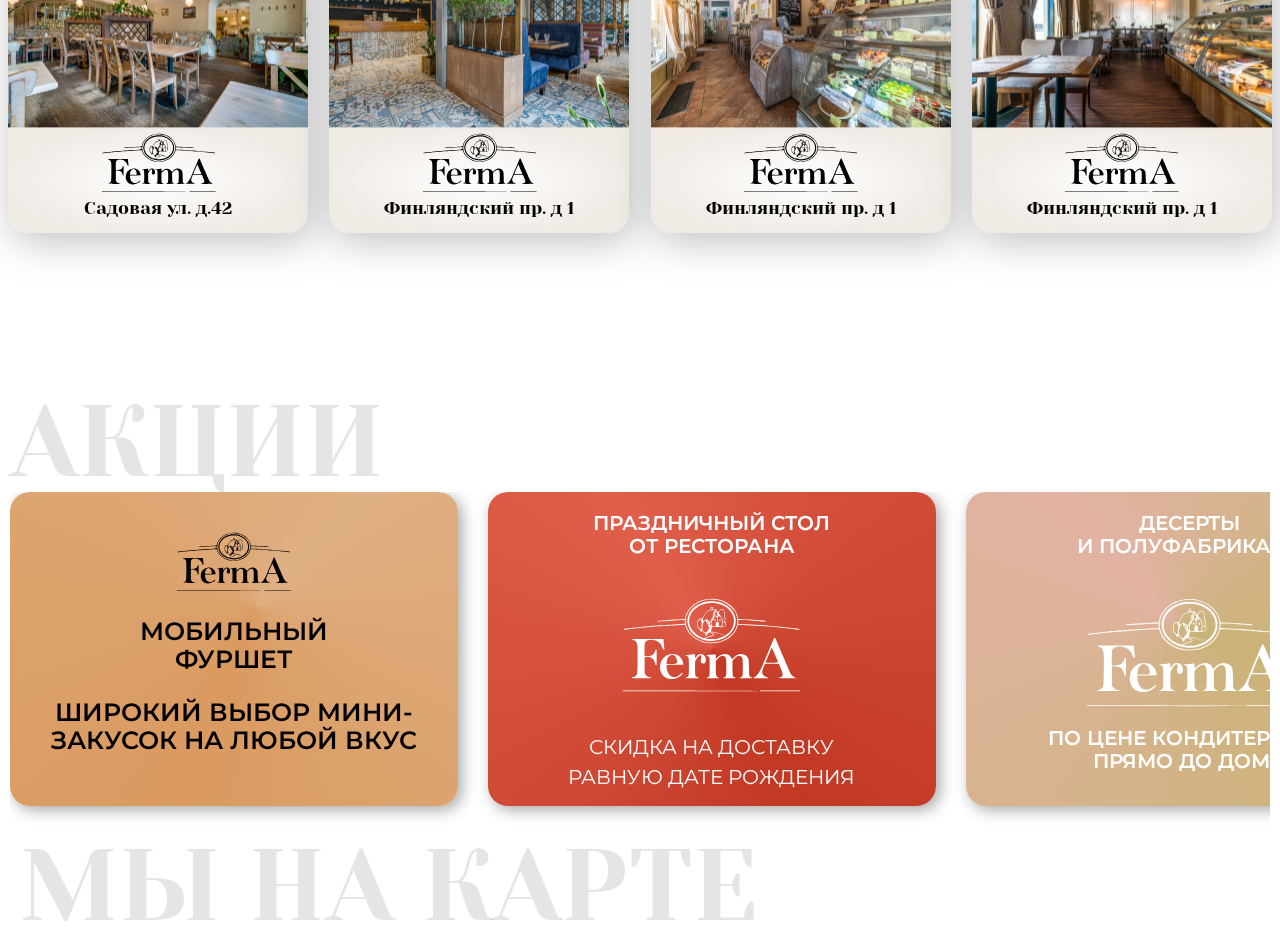
==== commit 003941f5: "fix popups" ====
--- a/index.html
+++ b/index.html
@@ -385,7 +385,7 @@
     <div id="popup-basket" class="popup-basket popup">
         <div class="popup-basket__body popup__body">
             <div class="popup-basket__content popup__content">
-                <a href="#" class="popup-basket__close"><img src="./img/icon/close_popup.svg" alt=""></a>
+                <a href="#" class="popup-basket__close close__popup"><img src="./img/icon/close_popup.svg" alt=""></a>
                 <div class="popup-basket-title">Корзина</div>
                 <div class="popup-basket-subtitle">Ваш заказ</div>
                 <div class="popup-basket-line"></div>
@@ -538,7 +538,7 @@
     <div id="popup-order" class="popup-order popup">
         <div class="popup-order__body popup__body">
             <div class="popup-order__content popup__content">
-                <a href="##" class="popup-order__close"><img src="./img/icon/close_popup.svg" alt=""></a>
+                <a href="##" class="popup-order__close close__popup"><img src="./img/icon/close_popup.svg" alt=""></a>
                 <div class="popup-order-title">Оформление заказа</div>
                 <div class="popup-order-subtitle">Ваш заказ</div>
                 <div class="popup-order-line"></div>
@@ -774,7 +774,7 @@
     <div id="popup" class="popup">
         <div class="popup__body">
             <div class="popup__content">
-                <a href="#" class="popup__close"><img src="./img/icon/close.svg" alt=""></a>
+                <a href="#" class="popup__close close__popup"><img src="./img/icon/close.svg" alt=""></a>
                 <div class="popup__title-group">
                     <div class="popup__text-background-top"></div>
                     <div class="popup__title">Откуда вам доставить?</div>
--- a/css/style.css
+++ b/css/style.css
@@ -323,7 +323,7 @@
 
 .restaurant {
     margin-top: 68px;
-    margin-bottom: 110px;
+    margin-bottom: 40px;
 }
 
 @media(max-width: 906px) {
@@ -396,8 +396,6 @@
 @media(max-width: 559px) {
     .restaurant__title {
         font-size: 60px;
-        position: absolute;
-        top: 20px;
     }
 }
 
@@ -421,15 +419,13 @@
     .restaurant__title {
         font-size: 60px;
         position: absolute;
-        top: -25px;
+        top: -42px;
     }
 }
 
 @media(max-width: 396px) {
     .restaurant__title {
         font-size: 40px;
-        position: absolute;
-        top: -25px;
     }
 }
 
@@ -481,6 +477,9 @@
         margin-top: 0px;
         margin-bottom: 0px;
     }
+    .confectionery-item{
+        margin-top: 155px;
+    }
 }
 
 .confectionery__container {
@@ -495,6 +494,7 @@
 @media(max-width: 450px) {
     .confectionery-item {
         padding: 1px;
+        margin-top: 50px;
     }
 
     ._confec {
@@ -549,10 +549,6 @@
 }
 
 /*-------delivery---------*/
-.delivery {
-    margin-top: 119px;
-    padding: 20px;
-}
 
 .delivery__wrapper {
     display: flex;
@@ -910,9 +906,14 @@
 /*---confectionery----*/
 
 .stock {
+    position: relative;
     padding: 10px;
 }
-
+@media(max-width: 557px) {
+    .stock {
+        margin-top: 40px;
+    }
+}
 .stock__item_wrapper {
     width: 500px;
     height: 313.92px;
@@ -959,7 +960,7 @@
 @media(max-width: 452px) {
     .confectionery__title {
         position: absolute;
-        top: -40px;
+        top: -11px;
     }
 }
 
@@ -984,9 +985,10 @@
 
 @media(max-width: 557px) {
     .stock__title {
+        font-size: 60px;
         position: absolute;
-        top: -30px;
-        left: -10px;
+        top: -40px;
+        left: 0;
     }
 }
 
@@ -2040,7 +2042,6 @@
     display: flex;
     width: 350px;
 }
-
 .menu-card-body {
     display: flex;
     flex-direction: column;
